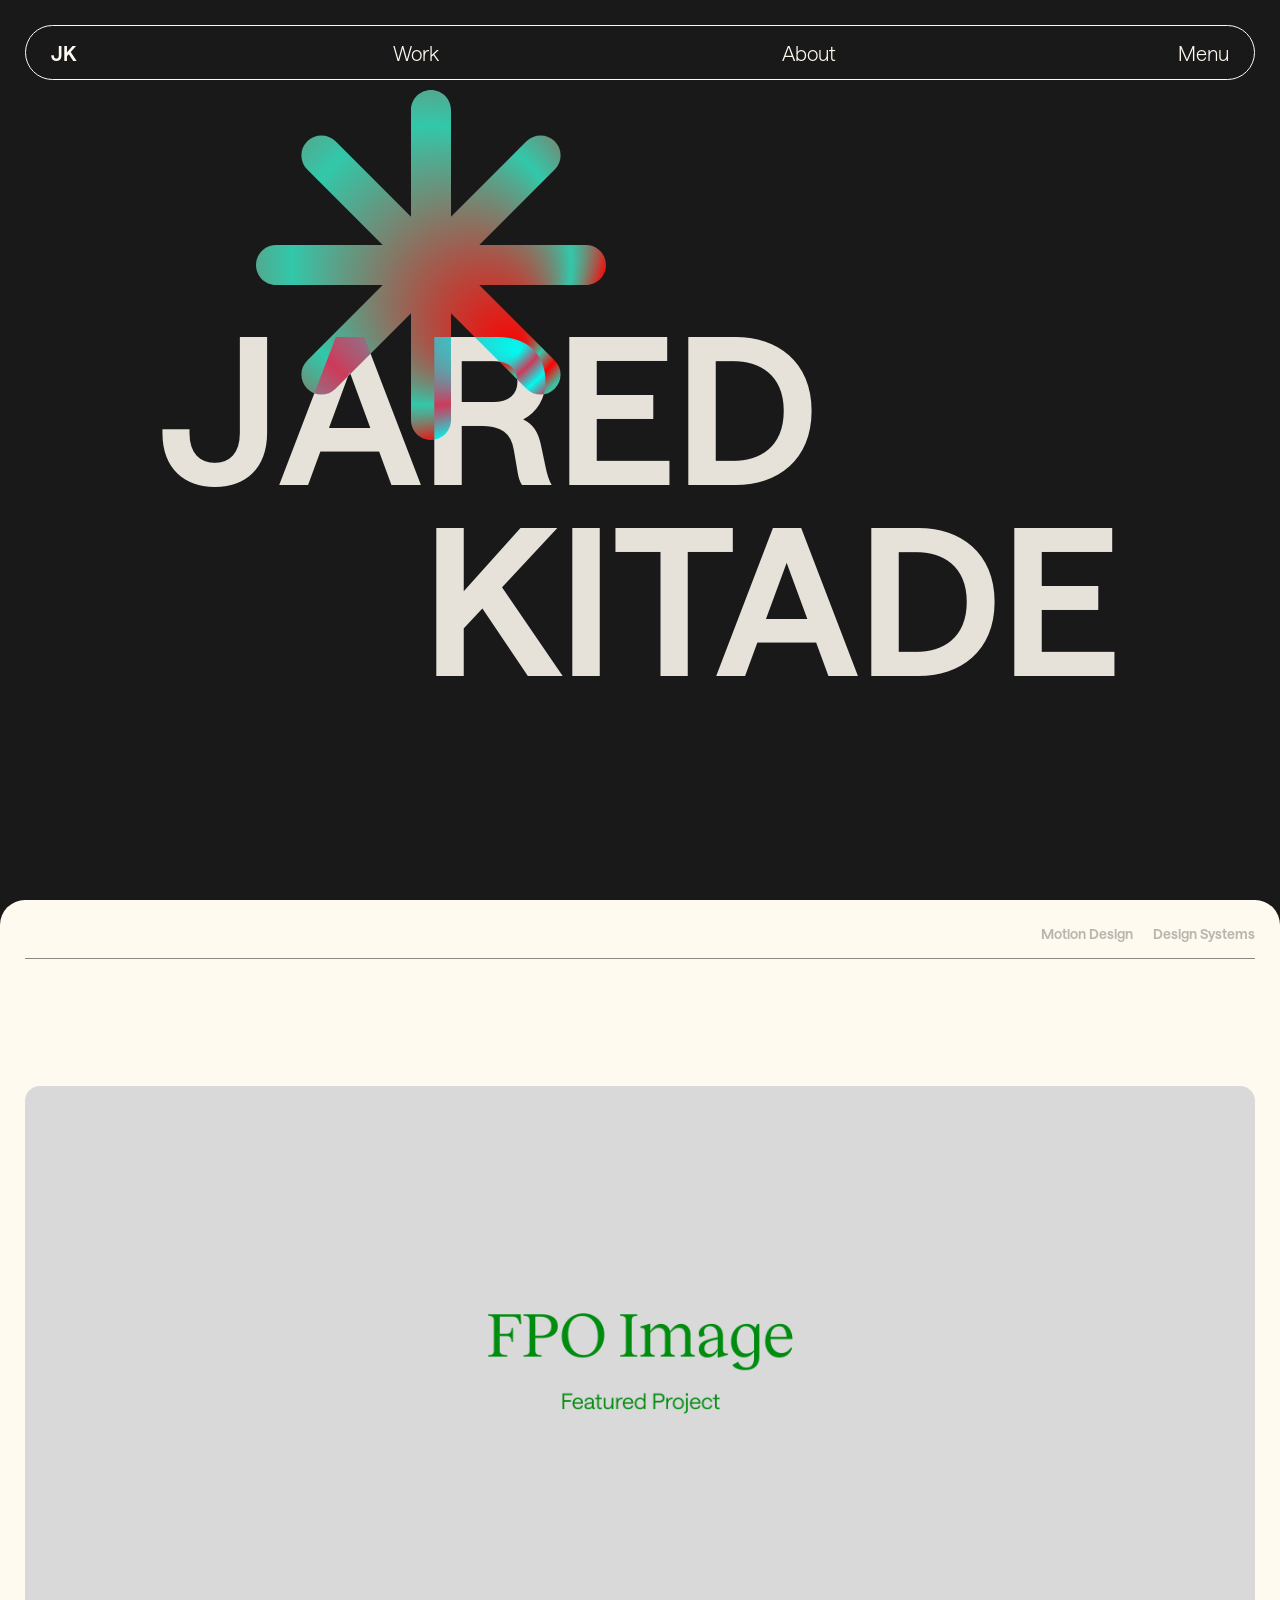
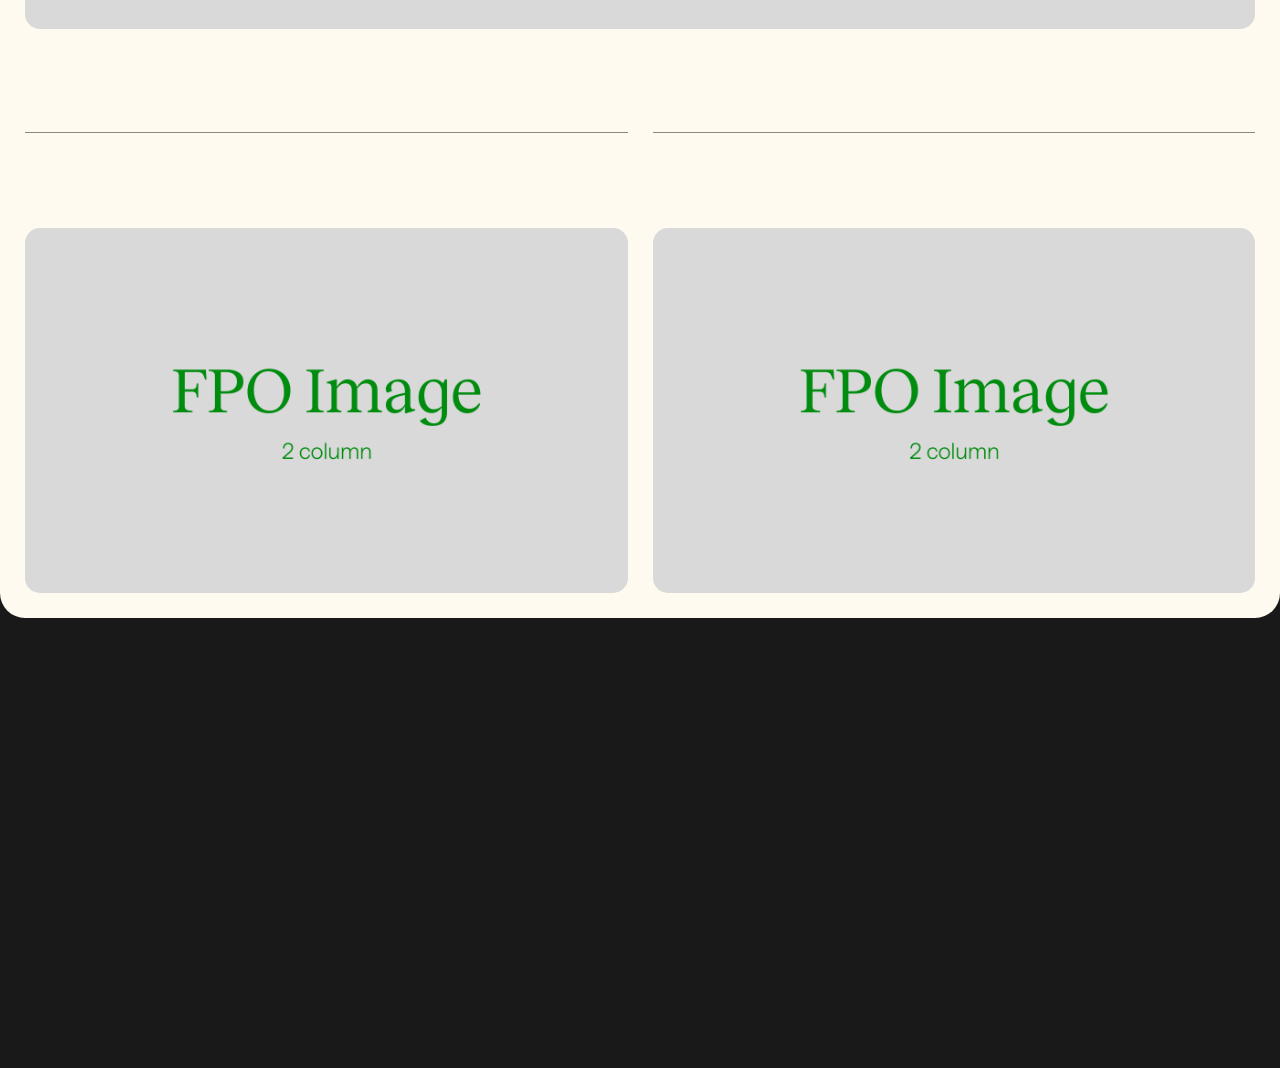
==== index.html @ 3f1ebbf6 "menu links" ====
<!doctype html>
<html lang="en">
<head>
	<meta charset="utf-8">
	<title>Jared Kitade</title>
	<link rel="stylesheet" type="text/css" href="style.css">
	<meta name="viewport" content="width=device-width, initial-scale=1, maximum-scale=1" />
</head>
<body class="body-black">
	<div class="nav-container">
		<div class="nav negative">
			<div class="nav-default">
				<a class="nav-item"></a>
				<a class="nav-item link text-link name" href="./">
					J
					<span class="hidden-name">ared&nbsp;</span>
					K
					<span class="hidden-name">itade</span>
				</a>
				<a href="./work" class="nav-item link text-link work"></a>
				<a href="./info" class="nav-item link text-link about"></a>
				<a class="nav-item link text-link menu"></a>
			</div>
			<div class="nav-row">
				<div class="nav-column">
					<a href="./" class="nav-int-row link home-nav-link">
						<div class="nav-number text-link nav-one"></div>
						<div class="nav-lp-link text-link home"></div>
					</a>
					<a href="./work" class="nav-int-row link work-nav-link">
						<div class="nav-number text-link nav-two"></div>
						<div class="nav-lp-link text-link work-menu"></div>
					</a>
					<a href="./info" class="nav-int-row link about-nav-link">
						<div class="nav-number text-link nav-three"></div>
						<div class="nav-lp-link text-link about-menu"></div>
					</a>
					<a href="mailto:hi@jaredkita.de" class="nav-int-row link contact-nav-link">
						<div class="nav-number text-link nav-four"></div>
						<div class="nav-lp-link text-link contact"></div>
					</a>
				</div>
				<div class="nav-project-column">
					<a class="nav-page-link text-link link ub23" href=""></a>
					<a class="nav-page-link text-link link dap" href=""></a>
					<a class="nav-page-link text-link link ub22" href=""></a>
					<a class="nav-page-link text-link link afterpay" href=""></a>
					<a class="nav-page-link text-link link two-step" href=""></a>
					<a class="nav-page-link text-link link virtual-ub" href=""></a>
					<a class="nav-page-link text-link link misc-square" href=""></a>
					<a class="nav-page-link text-link link svma" href=""></a>
					<a class="nav-page-link text-link link els" href=""></a>
					<a class="nav-page-link text-link link loeb" href=""></a>
					<a class="nav-page-link text-link link mdes" href=""></a>
					<a class="nav-page-link text-link link remotely" href=""></a>
					<!-- <div class="gap"></div> -->
					<a class="nav-page-link text-link view-all link" href="./work"></a>
				</div>
			</div>
			<!-- <div class="nav-row">
				<div class="pill-container">
					<a class="pill text-link link email"></a>
				</div>
			</div> -->
		</div>
	</div>

	<div class="mobile-nav-container">
		<div class="mobile-nav negative">
			<div class="mobile-nav-default">
				<a class="nav-item"></a>
				<a class="nav-item link text-link name" href="index.html">
					J
					<span class="hidden-name">ared&nbsp;</span>
					K
					<span class="hidden-name">itade</span>
				</a>
				<a href="./work" class="nav-item link text-link work"></a>
				<a href="./info" class="nav-item link text-link about"></a>
				<a class="nav-item link text-link menu"></a>
			</div>
			<div class="nav-row">
				<div class="nav-column">
					<a class="nav-int-row link">
						<div class="nav-number text-link nav-one"></div>
						<div class="nav-lp-link text-link home"></div>
					</a>
					<a class="nav-int-row link work-nav-link">
						<div class="nav-number text-link nav-two"></div>
						<div class="nav-lp-link text-link work-menu"></div>
					</a>
					<div class="mobile-nav-project-column">
						<a class="nav-page-link link" href="">Square Unboxed 2023</a>
						<a class="nav-page-link link" href="">DAP Logo System</a>
						<a class="nav-page-link link" href="">Square Unboxed 2022</a>
						<a class="nav-page-link link" href="">Afterpay Animations</a>
						<a class="nav-page-link link" href="">Two-Step Verification</a>
						<a class="nav-page-link link" href="">Virtual Square Unboxed</a>
						<a class="nav-page-link link" href="">Misc. Square Projects</a>
						<a class="nav-page-link link" href="">SVMA</a>
						<a class="nav-page-link link" href="">ELS Architecture</a>
						<a class="nav-page-link link" href="">Loeb Fellowship</a>
						<a class="nav-page-link link" href="">MDES Showcase</a>
						<a class="nav-page-link link" href="">Remotely Remote</a>
						<!-- <div class="gap"></div> -->
						<a class="nav-page-link link" href="./work">View All →</a>
					</div>
					<a class="nav-int-row link">
						<div class="nav-number text-link nav-three"></div>
						<div class="nav-lp-link text-link about-menu"></div>
					</a>
					<a class="nav-int-row link">
						<div class="nav-number text-link nav-four"></div>
						<div class="nav-lp-link text-link contact"></div>
					</a>
				</div>
			</div>
		</div>
	</div>

	<div class="home-page-hero">

		<div class="home-page-hero-name">
			<span class="flip-load">J</span>
			<span class="flip-load">a</span>
			<span class="flip-load">r</span>
			<span class="flip-load">e</span>
			<span class="flip-load">d</span>
		</div>

		<div class="home-page-hero-name">
			<span class="flip-load">K</span>
			<span class="flip-load">i</span>
			<span class="flip-load t">t</span>
			<span class="flip-load">a</span>
			<span class="flip-load">d</span>
			<span class="flip-load">e</span>
		</div>

		<div class="hero-svg spin-animation">
			<svg width="350" height="350" xmlns="http://www.w3.org/2000/svg">
				<defs>
				    <radialGradient
				      id="GradientReflect"
				      cx="0.5"
				      cy="0.5"
				      r="0.4"
				      fx="0.75"
				      fy="0.75"
				      spreadMethod="reflect">
				      <stop offset="0%" stop-color="red" />
				      <stop offset="100%" stop-color="#32C8AA" />
				    </radialGradient>
				</defs>
				<path d="M175 0C163.954 0 155 8.9543 155 20V126.716L79.5405 51.2563C71.73 43.4458 59.0667 43.4458 51.2563 51.2563C43.4458 59.0668 43.4458 71.7301 51.2563 79.5406L126.716 155H20C8.95431 155 0 163.954 0 175C0 186.046 8.9543 195 20 195H126.716L51.2563 270.459C43.4458 278.27 43.4458 290.933 51.2563 298.744C59.0668 306.554 71.7301 306.554 79.5406 298.744L155 223.284V330C155 341.046 163.954 350 175 350C186.046 350 195 341.046 195 330V223.284L270.459 298.744C278.27 306.554 290.933 306.554 298.744 298.744C306.554 290.933 306.554 278.27 298.744 270.459L223.284 195H330C341.046 195 350 186.046 350 175C350 163.954 341.046 155 330 155H223.284L298.744 79.5406C306.554 71.7301 306.554 59.0668 298.744 51.2563C290.933 43.4458 278.27 43.4458 270.459 51.2563L195 126.716V20C195 8.95431 186.046 0 175 0Z" fill="url(#GradientReflect)"/>
			</svg>
		</div>
	</div>

	<div class="home-page page-container">
		<div class="featured-project-container">
			<div class="featured-project-tile">
				<div class="project-heading">
					<div class="project-label">
						<p>01/</p>
						<p>Featured Project</p>
						<!-- <p>↘</p> -->
					</div>
					<div class="project-categories">
						<p class="main-category">Brand Design</p>
						<p class="secondary-category">Motion Design</p>
						<p class="secondary-category">Design Systems</p>
					</div>
				</div>	
				<a href="project-page-template.html" class="link">
					<h2>Project Title</h2>
					<div class="image-container featured-project-image">
						<img src="assets/images/fpo/FPO_Image_Featured_Project.png">
					</div>
				</a>
			</div>
		</div>
		<div class="secondary-project-container">
			<div class="secondary-project-tile">
				<div class="project-heading">
					<div class="project-label">
						<p>01/</p>
					</div>
					<div class="project-categories">
						<p class="main-category">Brand Design</p>
					</div>
				</div>
				<a href="project-page-template.html" class="link">
					<h3>Project Title</h3>
					<div class="image-container secondary-project-image">
						<img src="assets/images/fpo/FPO_Image_2_column.png">
					</div>
				</a>
			</div>
			<div class="secondary-project-tile">
				<div class="project-heading">
					<div class="project-label">
						<p>01/</p>
					</div>
					<div class="project-categories">
						<p class="main-category">Brand Design</p>
					</div>
				</div>	
				<a href="project-page-template.html" class="link">
					<h3>Project Title</h3>
					<div class="image-container secondary-project-image">
						<img src="assets/images/fpo/FPO_Image_2_column.png">
					</div>
				</a>
			</div>	
		</div>
	</div>

	<div class="footer-container off">
		<!-- <div class="footer-row">hello</div> -->
		<div class="footer-row">
			<a href="mailto:hi@jaredkita.de">
				<div class="flip-container footer-email link">
					<span class="flip">h</span>
					<span class="flip">i</span>
					<span class="flip">@</span>
					<span class="flip">j</span>
					<span class="flip">a</span>
					<span class="flip">r</span>
					<span class="flip">e</span>
					<span class="flip">d</span>
					<span class="flip">k</span>
					<span class="flip">i</span>
					<span class="flip">t</span>
					<span class="flip">a</span>
					<span class="flip">.</span>
					<span class="flip">d</span>
					<span class="flip">e</span>
				</div>
			</a>
			<div class="footer-link-container">
				<!-- <a href=""><div class="text-link home link"></div></a>
				<a href=""><div class="text-link work link"></div></a>
				<a href=""><div class="text-link about link"></div></a>
				<a href=""><div class="text-link contact link"></div></a> -->
				<a href="/" class="text-link footer-link footer-home link"></a>
				<a href="./work" class="text-link footer-link footer-work link"></a>
				<a href="./info" class="text-link footer-link footer-about link"></a>
				<a href="./contact" class="text-link footer-link footer-contact link"></a>
			</div>
		</div>
		<div class="footer-row">
			<div class="footer-pill-container">
				<div class="pill-container">
					<a href="https://www.linkedin.com/in/kitade/" target="blank" class="pill text-link link linkedin"></a>
				</div>
				<div class="pill-container">
					<a href="https://www.instagram.com/jaredkitade" target="blank" class="pill text-link link instagram"></a>
				</div>
			</div>
			<div class="footer-pill-container">
				<div class="pill-container">
					<div class="pill">Design & Development by&nbsp;<span class="bold">Jared Kitade</span></div>
				</div>
				<div class="pill-container">
					<div class="pill">© 2024</div>
				</div>
			</div>
		</div>
	</div>

	<!-- <div class="cursor"><div class="inner-cursor"></div></div> -->
	<div class="cursor-default"></div>
	<div class="cursor-learn-more">
		<span class="learn-more"></span>
		<span class="arrow-container">
			<span class="arrow"></span>
		</span>
	</div>
</body>
	<script src="assets/scripts/script.js"></script>
	<script src="assets/scripts/cursor.js"></script>
	<script src="assets/scripts/nav-bar.js"></script>
	<script src="assets/scripts/home-footer.js"></script>
</html>
---- style.css ----
:root {

	/*-------------------------------- COLORS */
		--brand-color-01: #32C8AA;
		--transparent: rgba(255,250,240,0);
		--neutral: rgba(255,250,240,1);
		--neutral-50: rgba(255,250,240,.5);
		--neutral-30: rgba(255,250,240,.3);
		--black: rgba(25,25,25,1);
		--black-30: rgba(25,25,25,.3);
		--black-50: rgba(25,25,25,.5);
		--black-75: rgba(25,25,25,.75);

	/*-------------------------------- FONTS */
		--body-font: "Saans-Light";
		--body-font-bold: "Saans-SemiBold";
		--body-font-light: "Saans-Light";
		--headline-font: "Reckless-Regular";
		--subhead-font: "Saans-SemiBold";
		--display-font: "Ogg-Regular";

	/*-------------------------------- TYPE SIZES - DESKTOP */
		--body-small: 1.4rem;
		--body-regular: 2.0rem;
		--body-large: 2.4rem;
		--body-intro: 3.0rem;
		--h1-font-size: 10rem;
		--h2-font-size: 7.0rem;
		--h3-font-size: 4.5rem;
		--h4-font-size: 3.0rem;
		--h5-font-size: 2.4rem;
		--h6-font-size: 2.0rem;
		--display-size: 25rem;
	}

/*-------------------------------- FONTS --------------------------------*/

	@font-face {
		font-family: Saans-Regular;
		src: url(assets/fonts/saans/Saans-Regular.woff2);
	}

	@font-face {
		font-family: Saans-Regular-Italic;
		src: url(assets/fonts/saans/Saans-RegularItalic.woff2);
	}

	@font-face {
		font-family: Saans-SemiBold;
		src: url(assets/fonts/saans/Saans-SemiBold.woff2);
	}

	@font-face {
		font-family: Saans-SemiBold-Italic;
		src: url(assets/fonts/saans/Saans-SemiBoldItalic.woff2);
	}

	@font-face {
		font-family: Saans-Light;
		src: url(assets/fonts/saans/Saans-Light.woff2);
	}

	@font-face {
		font-family: Saans-Light-Italic;
		src: url(assets/fonts/saans/Saans-LightItalic.woff2);
	}

	@font-face {
		font-family: Reckless-Regular;
		src: url(assets/fonts/reckless/Reckless-Regular.woff2);
	}

	@font-face {
		font-family: Ogg-Regular;
		src: url(assets/fonts/ogg/Ogg-Regular.otf);
	}

/*-------------------------------- FULL HTML --------------------------------*/

	*, ::before, ::after {
		box-sizing: border-box;
		margin: 0;
		padding: 0;
		cursor: none !important;
		-webkit-tap-highlight-color: rgba(0, 0, 0, 0) !important;
		scroll-behavior: smooth;
	}

	::selection {
		color: var(--neutral);
		background-color: var(--brand-color-01);
	}

	::-webkit-scrollbar {
    	display: none !important;
	}

	html {
		font-size: 62.5%;
	}

	body {
		background: var(--neutral);
		font-family: var(--body-font);
		font-size: var(--body-regular);
		color: var(--black);
		margin: 0;
		transition: .5s;
		-ms-overflow-style: none !important;
		scrollbar-width: none !important;
	}

	a {
		text-decoration: none;
		color: inherit;
		cursor: none !important;
	}

	ul {
		list-style: none;
		padding-left: 0;
		margin: 0;
	}

	li {
		color: var(--black-50);
		padding: 3px 0;
	}

	.text-link {
		display: flex;
		overflow: hidden;
		position: relative;
	}

	.text-link::after {
		position: absolute;
		left: 0;
		top: -105%;
		transition: .5s;
		padding: inherit;
	}

	.text-link::before {
		position: relative;
		transition: .5s;
	}

	.bold {
		font-family: var(--body-font-bold);
	}

/*-------------------------------- HEADINGS --------------------------------*/
	
	h1, h2, h3, h4, h5, h6, p {
		mix-blend-mode: multiply;
	}

	h1 {
		font-family: var(--headline-font);
		font-weight: 300;
		font-size: var(--h1-font-size);
		line-height: 110%;
		margin: 0;
	}

	h2 {
		font-family: var(--headline-font);
		font-weight: 300;
		font-size: var(--h2-font-size);
		line-height: 110%;
		margin: 0;
	}

	h3 {
		font-family: var(--headline-font);
		font-weight: 300;
		font-size: var(--h3-font-size);
		line-height: 110%;
		margin: 0;
	}

	h4 {
		font-family: var(--subhead-font);
		font-weight: 300;
		font-size: var(--h4-font-size);
		line-height: 110%;
		margin: 0;
	}

	h5 {
		font-family: var(--subhead-font);
		font-weight: normal;
		font-size: var(--h5-font-size);
		line-height: 110%;
		margin: 0;
	}

	h6 {
		font-family: var(--subhead-font);
		font-weight: normal;
		font-size: var(--h6-font-size);
		line-height: 110%;
		margin: 0;
	}

	p {
		margin-top: 0;
		line-height: 130%;
	}

/*-------------------------------- IMAGES --------------------------------*/
	
	.image-container {
		border-radius: 15px;
		width: 100%;
		overflow: hidden;
	}

	.image-container img {
		display: block;
		width: 100%;
		height: auto;
	}

/*-------------------------------- HOVER / ANIMATIONS */
	
	@media (hover: hover) { /*----------------- HOVER */

	/*-------------------------------- TEXT LINK ANIMATION */

		.name:hover .hidden-name {
			max-width: 100%;
			opacity: 1;
			transition: .75s;
		}

		.page-nav-link:hover .previous::after, .page-nav-link:hover .next::after, .page-nav-link:hover .previous-arrow::after, .page-nav-link:hover .next-arrow::after, .page-nav-link:hover .previous::before, .page-nav-link:hover .next::before, .page-nav-link:hover .previous-arrow::before, .page-nav-link:hover .next-arrow::before {
			transform: translate(0, 105%);
			transition: .5s;
			-webkit-transition: .5s;
			-moz-transition: .5s;
		}

		.text-link:hover.text-link::before, .text-link:hover.text-link::after, .nav-int-row:hover > .nav-number::before, .nav-int-row:hover > .nav-number::after, .nav-int-row:hover > .nav-lp-link::before, .nav-int-row:hover > .nav-lp-link::after {
			transform: translate(0, 105%) !important;
			transition: .5s;
			-webkit-transition: .5s;
			-moz-transition: .5s;
		}

		.page-nav-link:hover .previous, .page-nav-link:hover .next, .page-nav-link:hover .previous-arrow, .page-nav-link:hover .next-arrow {
			transition: .5s;
			-webkit-transition: .5s;
			-moz-transition: .5s;
		}

		.page-nav-link:hover .previous-arrow::after, .page-nav-link:hover .next-arrow::after {
			transition-delay: .25s;
		}

	}

	/*-------------------------------- FLIP ANIMATION */
		
		.flip-container {
			position: relative;
			display: flex;
		}

		.flip {
			position: relative;
			/*animation: flip-02 1.5s ease-in infinite normal;*/
		}

		.flip-animation {
			animation: flip 2s ease-in 1 normal;
			/*animation-delay: 0.0s !important;*/
		}
	
		/*@keyframes flip {
			0% { transform: rotate3d(0, 1, 0, 0deg); color: var(--neutral); }
			15% { transform: rotate3d(0, 1, 1, 360deg); color: var(--black); }
			85% { transform: rotate3d(0, 1, 1, 360deg); color: var(--black); }
			100% { transform: rotate3d(0, 1, 0, 0deg); color: var(--neutral);}
		}*/

		.flip-load {
			animation: flip-load 2s ease-in-out 1 normal;
			transform: rotate3d(1, 0, 0, 90deg);
			animation-fill-mode: forwards;
		}

		.flip-load:nth-child(1) { animation-delay: .25s; }
		.flip-load:nth-child(2) { animation-delay: .5s; }
		.flip-load:nth-child(3) { animation-delay: .75s; }
		.flip-load:nth-child(4) { animation-delay: 1s; }
		.flip-load:nth-child(5) { animation-delay: 1.25s; }
		.flip-load:nth-child(6) { animation-delay: 1.5s; }
		.flip-load:nth-child(7) { animation-delay: 1.75s; }
		.flip-load:nth-child(8) { animation-delay: 2s; }
		.flip-load:nth-child(9) { animation-delay: 2.25s; }
		.flip-load:nth-child(10) { animation-delay: 2.5s; }

		@keyframes flip-load {
			0% { transform: rotate3d(1, 0, 0, 90deg); }
			100% { transform: rotate3d(1, 0, 0, 360deg); }
		}


		@keyframes flip {
			0% { transform: rotate3d(0, 1, 0, 0deg); }
			15% { transform: rotate3d(0, 1, 1, 360deg); }
			85% { transform: rotate3d(0, 1, 1, 360deg); }
			100% { transform: rotate3d(0, 1, 0, 0deg); }
		}

		@keyframes flip {
			0% { transform: rotate3d(0, 1, 0, 0deg); }
			15% { transform: rotate3d(0, 1, 1, 360deg); }
			85% { transform: rotate3d(0, 1, 1, 360deg); }
			100% { transform: rotate3d(0, 1, 0, 0deg); }
		}

		@keyframes flip-02 {
			0% { transform: rotate3d(0, 1, 0, 0deg); color: var(--neutral); }
			15% { transform: rotate3d(0, 1, 0, 180deg); color: var(--black); }
			85% { transform: rotate3d(0, 1, 0, 180deg); color: var(--black); }
			100% { transform: rotate3d(0, 1, 0, 0deg); color: var(--neutral);}
		}

		@keyframes flip-negative {
			0% { transform: rotate3d(1, 0, 0, 0deg); color: var(--neutral); background: var(--black); }
			25% { transform: rotate3d(1, 0, 0, 0deg); color: var(--neutral); background: var(--black); }
			50% { transform: rotate3d(1, 0, 0, 360deg); color: var(--black); background: var(--neutral); }
			75% { transform: rotate3d(1, 0, 0, 360deg); color: var(--black); background: var(--neutral); }
			100% { transform: rotate3d(1, 0, 0, 720deg); color: var(--neutral); background: var(--black);}
		}

		@keyframes flip-negative-02 {
			0% { transform: rotate3d(1, 0, 0, 0deg); color: var(--black); background: var(--neutral); }
			25% { transform: rotate3d(1, 0, 0, 0deg); color: var(--black); background: var(--neutral); }
			50% { transform: rotate3d(1, 0, 0, 360deg); color: var(--neutral); background: var(--black); border: 1px solid var(--neutral); }
			75% { transform: rotate3d(1, 0, 0, 360deg); color: var(--neutral); background: var(--black); border: 1px solid var(--neutral); }
			100% { transform: rotate3d(1, 0, 0, 720deg); color: var(--black); background: var(--neutral);}
		}

		.flip-container:hover > .flip {
			animation: flip 2s ease-in 1;
		}

		.flip:nth-child(1) {animation-delay: 0.0s;}
		.flip:nth-child(2) {animation-delay: 0.1s;}
		.flip:nth-child(3) {animation-delay: 0.2s;}
		.flip:nth-child(4) {animation-delay: 0.3s;}
		.flip:nth-child(5) {animation-delay: 0.4s;}
		.flip:nth-child(6) {animation-delay: 0.5s;}
		.flip:nth-child(7) {animation-delay: 0.6s;}
		.flip:nth-child(8) {animation-delay: 0.7s;}
		.flip:nth-child(9) {animation-delay: 0.8s;}
		.flip:nth-child(10) {animation-delay: 0.9s;}
		.flip:nth-child(11) {animation-delay: 1.0s;}
		.flip:nth-child(12) {animation-delay: 1.1s;}
		.flip:nth-child(13) {animation-delay: 1.2s;}
		.flip:nth-child(14) {animation-delay: 1.3s;}
		.flip:nth-child(15) {animation-delay: 1.4s;}

	/*-------------------------------- SPIN ANIMATION */

		.spin-animation {
			animation: spin 3s ease-in-out infinite normal;
		}

		@keyframes spin {
			from { transform: rotate3d(0, 0, 1, 0deg) scale(1.0); }
			90% { transform: rotate3d(0, 0, 1, 720deg) }
			95% { transform: rotate3d(0, 0, 1, 720deg) }
			to { transform: rotate3d(0, 0, 1, 720deg) scale(1.0); }
		}

	/*-------------------------------- BOUNCE ANIMATION */

		@keyframes bounce-lr {
			/*from, to { transform: scale(1, 1); }
			25% { transform: scale(0.9, 1.1); }
			50% { transform: scale(1.1, 0.9); }
			75% { transform: scale(0.95, 1.05); }*/
			0%   { transform: scale(1,1)      translateY(0); }
			10%  { transform: scale(1.1,.9)   translateY(0); }
			30%  { transform: scale(.9,1.1)   translatex(50px); }
			50%  { transform: scale(1.05,.95) translateY(0); }
			57%  { transform: scale(1,1)      translatex(7px); }
			64%  { transform: scale(1,1)      translateY(0); }
			100% { transform: scale(1,1)      translateY(0); }
		}

	/*-------------------------------- NAV LOAD ANIMATIONS */

		@keyframes nav-load {
			0% { transform: translate(0,-100%); }
			100% { transform: translate(0,0%); }
		}

		@keyframes nav-load-opacity {
			0% { opacity: 0; }
			100% { opacity: 1; }
			
		}

/*-------------------------------- CURSOR --------------------------------*/

	.cursor-default	{
		position: fixed;
		width: 50px;
		height: 50px;
		scale: 25%;
		border-radius: 100em;
		background-color: var(--neutral);
		pointer-events: none;
		mix-blend-mode: exclusion;
		z-index: 999;
		transition: transform 0.2s;
		-webkit-transition: transform 0.2s;
		-moz-transition: transform 0.2s;
	}

	.cursor-learn-more {
		position: fixed;
		height: auto;
		width: auto;
		max-width: 100%;
		font-family: var(--body-font-bold);
		font-size: 3rem;
		transition: transform 0.2s;
		-webkit-transition: transform 0.2s;
		-moz-transition: transform 0.2s;
		display: flex;
		flex-flow: row nowrap;
		gap: 7px;
		align-items: center;
  		z-index: 999;
  		pointer-events: none !important;
  		mix-blend-mode: difference;

  		/*pill cursor*/

		/*background-color: var(--black);
		background-color: var(--neutral);
		color: var(--neutral);
		color: var(--black);
		padding: 5px 5px 5px 15px;
		border-radius: 100em;
		border: 1px solid var(--neutral);*/


		/*split cursor*/

  		background-color: transparent !important;
  		gap: 0px;

  		/*gradient cursor*/

/*  	mix-blend-mode: normal;*/

	}

	@keyframes active-cursor {
		0% { transform: scale(1.0); }
		100% { transform: scale(5.0,); }
	}

	.cursor-learn-more::before {
		content: 'Learn More';
		height: 55px;
		padding: 10px 25px;
		border-radius: 100em;
		background-color: var(--neutral);
		border: 1px solid var(--black);
		color: var(--black);
		white-space: nowrap;
		animation: flip-negative-02 5s cubic-bezier(.83,-0.6,.24,1.49) 0s infinite;

		/*GRADIENT VERSION*/
		/*background-color: var(--black);
		color: var(--neutral);*/
	}

	.cursor-learn-more::after {
		content: "→";
		color: var(--black);
		height: 55px;
		width: 55px;
		line-height: 21px;
		padding: 15px;
		border: 1px solid var(--neutral);
		border-radius: 100em;
		background-color: var(--black);
		color: var(--neutral);
		/*display: flex;
		flex-flow: row nowrap;
		align-items: center;*/
		animation: flip-negative 5s cubic-bezier(.83,-0.6,.24,1.49) 0.25s infinite;

		/*GRADIENT VERSION*/
		/*border: none;
		background-color: hsla(26, 79%, 79%, 1);
	    background-image: radial-gradient(circle at var(--x-0) var(--y-0), var(--c-0) var(--s-start-0), transparent var(--s-end-0)), radial-gradient(circle at var(--x-1) var(--y-1), var(--c-1) var(--s-start-1), transparent var(--s-end-1)), radial-gradient(circle at var(--x-2) var(--y-2), var(--c-2) var(--s-start-2), transparent var(--s-end-2)), radial-gradient(circle at var(--x-3) var(--y-3), var(--c-3) var(--s-start-3), transparent var(--s-end-3)), radial-gradient(circle at var(--x-4) var(--y-4), var(--c-4) var(--s-start-4), transparent var(--s-end-4));
	    animation: hero-gradient-animation 5s linear infinite alternate, bounce-lr 2s cubic-bezier(0.280, 0.840, 0.420, 1) 1s infinite;
	    background-blend-mode: normal, normal, normal, normal, normal;*/
	}

	/*.inner-cursor {
		position: absolute;
		width: 25px;
		height: 25px;
		border-radius: 50%;
		background-color: green;
		transform: translate(-50%,-50%);
	}*/

/*-------------------------------- NAV BAR --------------------------------*/
	
	.nav-container, .mobile-nav-container {
		display: flex;
		position: fixed;
		z-index: 100;
		height: auto;
		width: 100%;
		/*top: 25px;
		bottom: 0;*/
		max-height: 55px;
		transition: .5s;
	}
	
	.nav-container {
		top: 25px;
		bottom: 0;
	}

	.nav, .mobile-nav {
		display: flex;
		position: absolute;
		left: 50%;
		transform: translate(-50%, 0%);
		flex-flow: column nowrap;
		width: calc(100vw - 50px);
		height: 100%;
		gap: 15vh;
		overflow: hidden;
		border-radius: 27.5px;
		padding: 15px 25px;
		border: 1px solid var(--black);
  		backdrop-filter: blur(5px);
  		-webkit-backdrop-filter: blur(5px);
 		background-color: var(--neutral-50);
 		transition: .5s;
	}

	.mobile-nav {
		flex-flow: column-reverse;
		padding: 15px 20px;
		border-radius: 25px;
	}

	.nav-default, .mobile-nav-default {
		display: flex;
		flex-flow: row nowrap;
		justify-content: space-between;
		/*position: absolute;
		left: 50%;
		transform: translate(-50%, 0%);
		flex-flow: row nowrap;
		justify-content: space-between;
		width: calc(100vw - 50px);
		height: 100%;
		overflow: hidden;
		border-radius: 27.5px;
		padding: 15px 25px;
		border: 1px solid var(--black);
  		backdrop-filter: blur(5px);
  		-webkit-backdrop-filter: blur(5px);
 		background-color: var(--neutral-50);
 		transition: .5s;*/
	}

	.mobile-nav-container {
		bottom: 15px;
		height: 50px;
		display: none;
	}

	.mobile-nav-container {
		align-items: flex-end;
	}

	.nav-item {
		/*mix-blend-mode: exclusion;*/
		display: flex;
		overflow: hidden;
		position: relative;
	}

	.nav-item::before, .nav-item::after {
		max-height: 23px;
	}

	.name {
		display: inline-flex;
		font-family: var(--body-font-bold);
		width: 116px;
		position: absolute;
		z-index: 100;
	}

	.hidden-name {
		overflow: hidden;
		max-width: 0;
		opacity: 0;
		transition: .75s;
	}

	.menu {
		overflow: hidden;
	}

	.home::before, .home::after {
		content: "Home";
	}

	.work::before, .work::after, .work-menu::before, .work-menu::after {
		content: "Work";
	}

	.about::before, .about::after, .about-menu::before, .about-menu::after {
		content: "About";
	}

	.menu::before {
		content: "Menu";
	}

	.menu::after {
		content: "Menu";
	}

	.close-menu::after, .close-menu::before {
		content: "Close";
	}

	.no-scroll {
		overflow: hidden;
	}

	.body-black, .body-menu {
		background-color: var(--black) !important;
		transition: .5s;
	}

	.off {
		display: none !important;
	}

	.blackout {
		color: var(--black) !important;
		border-color: var(--black) !important;
		background-color: var(--black) !important;
		transition: .5s;
	}

	.blackout img, .blackout svg {
		opacity: 0;
		transition: .5s;
	}

	.negative {
		border-color: var(--neutral);
		transition: .5s;
		background-color: transparent;
	}

	.negative .nav-item {
		color: var(--neutral);
	}

	.filled {
		background-color: var(--neutral);
		transition: .5s;
	}

	.nav-container-open {
		max-height: calc(100vh - 50px);
		transition: .5s;
	}

	.nav-open {
		background-color: var(--black);
		border-color: var(--neutral);
		padding-bottom: 25px;
	}

	.mobile-nav-open {
		background-color: var(--black);
		border-color: var(--neutral);
		padding-top: 40px;
	}

	.nav-item-open {
		color: var(--neutral);
	}

	.nav-item-off::after, .nav-item-off::before {
		transform: translate(0, -115%);
		transition: .5s;
		pointer-events: none;
	}

/*-------------------------------- NAV MENU --------------------------------*/

	.nav-column, .nav-project-column {
		display: flex;
		flex-flow: column wrap;
		gap: 50px;
	}

	.nav-row {
		transition: .5s .75s;
		-webkit-transition: .5s .75s;
		-moz-transition: .5s .75s;
	}

	.nav-row-open {
		height: auto !important;
		transition: .5s .75s;
		-webkit-transition: .5s .75s;
		-moz-transition: .5s .75s;
	}

	.nav-row > .nav-column {
		width: 25%;
		gap: 8vh;
		flex-wrap: nowrap;
	}

	.nav-project-column {
		width: 75%;
		gap: 5vh;
		height: 70vh;
	}

	.nav-row, .nav-int-row {
		display: flex;
		flex-flow: row nowrap;
		gap: 50px;
		color: var(--neutral-30);
		overflow: hidden;
	}

	.nav-int-row, .nav-lp-link, .nav-number {
		margin-right: auto;
	}

	.nav-active > .work-menu::before, .nav-active > .nav-two::before, .nav-active > .work-menu::after, .nav-active > .nav-two::after {
		transform: translate(0, 105%) !important;
		transition: .5s;
		-webkit-transition: .5s;
		-moz-transition: .5s;
	}

	.nav-number, .nav-number::before, .nav-number::after {
		font-family: var(--body-font-bold);
		line-height: 100%;
		height: 23px;
	}

	.nav-number::before, .nav-lp-link::before {
		transform: translate(0, -100%);
		transition-delay: .25s;
		transition: .5s;
		-webkit-transition: .5s;
		-moz-transition: .5s;
	}

	.nav-lp-link {
		font-family: var(--body-font-bold);
		font-size: 3.5vw;
		line-height: 80%;
		transition: .5s;
		-webkit-transition: .5s;
		-moz-transition: .5s;
	}

	.nav-lp-link::after, .nav-number::after {
		color: var(--neutral) !important;
		opacity: 0;
		transition: .5s;
		-webkit-transition: .5s;
		-moz-transition: .5s;
	}

	.nav-page-link {
		font-family: var(--headline-font);
		font-size: 2vw;
		color: var(--neutral);
		display: flex;
		overflow: hidden;
		position: relative;
		pointer-events: none;
		margin-right: auto;
	}

	.nav-page-link::before, .nav-page-link::after {
		transition: .5s;
		-webkit-transition: .5s;
		-moz-transition: .5s;
	}

	.nav-page-link::before {
		transform: translate(0, -105%);
	}

	.nav-page-link-open {
		pointer-events: auto;
	}

	.nav-page-link-open::before, .nav-main-link-open::before {
		transform: translate(0, 0);
		transition: .5s;
		-webkit-transition: .5s;
		-moz-transition: .5s;
	}

	.nav-page-link:nth-child(2) { transition-delay: .25s; }
	.nav-page-link:nth-child(3) { transition-delay: .5s; }
	.nav-page-link:nth-child(4) { transition-delay: .75s; }
	.nav-page-link:nth-child(5) { transition-delay: 1s; }
	.nav-page-link:nth-child(6) { transition-delay: 1.25s; }
	.nav-page-link:nth-child(7) { transition-delay: 1.5s; }
	.nav-page-link:nth-child(8) { transition-delay: 1.75s; }
	.nav-page-link:nth-child(9) { transition-delay: 2s; }
	.nav-page-link:nth-child(10) { transition-delay: 2.25s; }
	.nav-page-link:nth-child(11) { transition-delay: 2.5s; }
	.nav-page-link:nth-child(12) { transition-delay: 2.75s; }
	.nav-page-link:nth-child(13) { transition-delay: 3s; }
	.nav-page-link:nth-child(14) { transition-delay: 3.25s; }
	.nav-page-link:nth-child(15) { transition-delay: 3.5s; }
	.nav-page-link:nth-child(16) { transition-delay: 3.75s; }

	.nav-page-link-open::after, .nav-main-link-open::after {
		opacity: 1;
		transition: .5s;
		-webkit-transition: .5s;
		-moz-transition: .5s;
	}

	/*.nav-main-link-open::before, .nav-main-link-open::after {
		transition-delay: 1s;
		-webkit-transition-delay: 1s;
		-moz-transition-delay: 1s;
	}*/

	/*.nav-main-link-open::before {
		animation: nav-load .5s ease-in-out 1;
		animation-fill-mode: forwards;
		-webkit-animation: nav-load .5s ease-in-out 1;
		-webkit-animation-fill-mode: forwards;
		-moz-animation: nav-load .5s ease-in-out 1;
		-moz-animation-fill-mode: forwards;
	}

	.nav-main-link-open::after {
		animation: nav-load-opacity .5s ease-in-out 1;
		animation-fill-mode: forwards;
		-webkit-animation: nav-load-opacity .5s ease-in-out 1;
		-webkit-animation-fill-mode: forwards;
		-moz-animation: nav-load-opacity .5s ease-in-out 1;
		-moz-animation-fill-mode: forwards;
	}*/

	/*.nav-link::before {
		transform: translate(0, 0);
		transition: .5s;
		-webkit-transition: .5s;
		-moz-transition: .5s;
	}*/

	.nav-one::before, .nav-one::after {
		content: "01/";
	}

	.nav-two::before, .nav-two::after {
		content: "02/";
	}

	.nav-three::before, .nav-three::after {
		content: "03/";
	}

	.nav-four::before, .nav-four::after {
		content: "04/";
	}

	.gap {
		height: 39.5px;
	}

	.ub23::before, .ub23::after {
		content: "Square Unboxed 2023";
	}

	.dap::before, .dap::after {
		content: "DAP Logo System";
	}

	.ub22::before, .ub22::after {
		content: "Square Unboxed 2022";
	}

	.afterpay::before, .afterpay::after {
		content: "Afterpay Animations";
	}

	.two-step::before, .two-step::after {
		content: "Two-Step Verification";
	}

	.virtual-ub::before, .virtual-ub::after {
		content: "Virtual Square Unboxed";
	}

	.misc-square::before, .misc-square::after {
		content: "Misc. Square Projects";
	}

	.svma::before, .svma::after {
		content: "SVMA";
	}

	.els::before, .els::after {
		content: "ELS Architecture";
	}

	.loeb::before, .loeb::after {
		content: "Loeb Fellowship";
	}

	.mdes::before, .mdes::after {
		content: "MDES Showcase";
	}

	.remotely::before, .remotely::after {
		content: "Remotely Remote";
	}

	.view-all::before, .view-all::after {
		content: "View All →";
	}

	.view-all {
		font-family: var(--body-font-bold);
	}

	.email::after, .email::before {
		content: "hi@jaredkita.de";
	}

/*-------------------------------- FOOTER --------------------------------*/
	
	.footer-container {
		position: fixed;
		background-color: var(--black);
		bottom: 0;
		left: 0;
		width: 100%;
		z-index: -2;
		display: flex;
		flex-flow: column nowrap;
		padding: 25px;
		gap: 300px;
		color: var(--neutral);
		padding-top: 100px !important;
		transition: .5s;
	}

	.footer-row {
		display: flex;
		flex-flow: row nowrap;
		gap: 50px;
		justify-content: space-between;
    	align-items: center;
	}

	.footer-column {
		display: flex;
		flex-flow: column nowrap;
	}

	.footer-email {
		font-size: 5.0rem;
		font-family: var(--body-font-bold) !important;
	}

	.footer-link-container, .footer-pill-container {
		display: flex;
		flex-flow: row nowrap;
	}

	.footer-link-container {
		gap: 30px;
	}

	.footer-link-container > a {
		color: var(--neutral);
	}

	.pill-container {
		border: 1px solid var(--neutral);
		border-radius: 100em;
		overflow: hidden;
		width: auto;
		padding: 8px 20px;
		display: flex;
		justify-content: space-evenly;
	}

	.footer-link {
		display: flex;
	    overflow: hidden;
	    position: relative;
	    max-height: 23px;
	}

	.footer-link::before, .footer-link::after {
		max-height: 23px;
	}

	.footer-home::before, .footer-home::after {
		content: "Home";
	}

	.footer-work::before, .footer-work::after {
		content: "Work";
	}

	.footer-about::before, .footer-about::after {
		content: "About";
	}

	.footer-contact::before, .footer-contact::after {
		content: "Contact";
	}

	.linkedin, .instagram {
		font-family: var(--body-font-bold);
		display: flex;
		flex-flow: column nowrap;
		overflow: hidden;
		position: relative;
	}

	.contact::before, .contact::after {
		content: "Contact";
	}

	.pill {
		position: relative;
		overflow: hidden;
		display: flex;
	}

	.linkedin::before, .linkedin::after {
		content: "LinkedIn ↗";
	}

	.instagram::before, .instagram::after {
		content: "Instagram ↗";
	}

	.display-type {
		font-family: var(--body-font-bold);
		font-size: var(--display-size);
		line-height: var(--display-size);
		color: var(--neutral);
		-webkit-text-stroke: 1px var(--neutral);
	}

/*-------------------------------- HOME PAGE --------------------------------*/

	.page-container {
		display: flex;
		flex-flow: column nowrap;
		gap: 20px;
		transition: .5s;
		opacity: 1;
		margin: 0 auto;
		background-color: var(--neutral);
		margin-bottom: 450px;
		border-radius: 0 0 25px 25px;
	}

	.project-page {
		padding-top: 100px;
	}

	.home-page {
		margin-top: 100vh;
		border-radius: 25px;
	}

	/*.home-page > div:nth-child(1) {
		border-radius: 50px 50px 0 0;
		padding-top: 0;
	}*/

	.page-container > div {
		padding: 25px;
	}

	.home-page-hero {
		display: flex;
		flex-flow: column nowrap;
		width: 100vw;
		height: 100vh;
		background-color: var(--black);
		justify-content: center;
		align-items: center;
		gap: 3vh !important;
		padding-top: 100px !important;
		overflow: hidden;
		position: fixed;
		top: 0;
		left: 0;
		z-index: -1;
	}

	.home-page-hero-name {
		display: flex;
		font-family: var(--body-font-bold);
		text-transform: uppercase;
		font-size: 16vw;
		color: var(--neutral);
		height: auto;
		line-height: 80%;
		width: 75%;
		z-index: 2;
		mix-blend-mode: exclusion;
	}

	.hero-svg {
		position: absolute;
		left: 20%;
		top: 10%;
	}

	.home-page-hero-name:nth-child(1) {
		justify-content: flex-start;
	}

	.home-page-hero-name:nth-child(2) {
		justify-content: flex-end;
	}

	.t {
		letter-spacing: -1.5vw;
	}

	.featured-project-container {
		display: flex;
		flex-flow: column nowrap;
		gap: 50px;
	}

	.featured-project-tile, .secondary-project-tile {
		height: auto;
		display: flex;
		flex-flow: column nowrap;
		gap: 25px;
	}

	.featured-project-tile > a, .secondary-project-tile > a {
		display: flex;
		flex-flow: column nowrap;
		gap: 25px;
	}

	.secondary-project-container {
		display: flex;
		flex-flow: row nowrap;
		gap: 25px;
	}

	.secondary-project-tile {
		gap: 20px;
		width: 50%;
	}

	.secondary-project-tile:nth-child(1) {
		padding-right: 0 !important;
	}

	.secondary-project-tile:nth-child(2) {
		padding-left: 0 !important;
	}

	.project-heading {
		display: flex;
		flex-flow: row nowrap;
		font-family: var(--body-font-bold);
		color: var(--black-50);
		border-bottom: 1px solid var(--black-50);
	}

	.project-heading p {
		font-size: var(--body-small);
		color: var(--black-30);
	}

	.project-label {
		display: flex;
		flex-flow: row nowrap;
		flex-grow: 1;
		text-transform: uppercase;
		gap: 20px;
	}

	.project-label > p {
		margin-bottom: 15px;
	}

	.project-categories {
		display: flex;
		flex-grow: 3;
		flex-flow: row nowrap;
		justify-content: flex-end;
		align-content: space-between;
		gap: 20px;
	}

	.project-categories p, .project-label p {
		display: inline-block;
	}

	.featured-project-image {

	}

	.secondary-project-iamge {

	}

/*-------------------------------- PROJECT PAGE --------------------------------*/

	.project-page-title {
		height: auto;
		display: flex;
		flex-flow: column nowrap;
		gap: 25px;
	}

	.project-hero-block {
		display: flex;
		flex-flow: column nowrap;
		gap: 50px;
	}

	.page-rule {
		border-top: 1px solid black;
		width: calc(100% - 50px);
		display: flex;
		margin: 15px auto;
		padding: 0 !important;
	}

	.project-info {
		display: flex;
		flex-flow: row nowrap;
		justify-content: flex-start;
		padding: 0 25px !important;
		gap: 50px;
	}

	.project-background {
		display: flex;
		flex-flow: column nowrap;
		justify-content: flex-start;
		gap: 35px;
		flex-grow: 1;
		flex-basis: 0;
	}

	.project-background-subhead {
		display: flex;
	}

	.project-background-body {
		display: flex;
		flex-flow: row nowrap;
		justify-content: stretch;
		gap: 15% !important;
	}

	.project-background-column {
		display: flex;
		flex-flow: column nowrap;
		gap: 10px;
	}

	.project-intro {
		display: flex;
		font-size: var(--body-intro);
		flex-grow: 1;
		flex-basis: 0;
		line-height: 125%;
	}

	.full-bleed-image {
		margin: 25px 0;
		padding: 0 !important;
		border-radius: 0 !important;
	}

	.two-column-text-image, .two-up-image {
		display: flex;
		flex-flow: row nowrap;
		gap: 50px;
	}

	.two-column-body {
		display: flex;
		flex-flow: column nowrap;
		gap: 10px;
		flex-grow: 1;
		flex-basis: 0;
	}

	.two-column-image {
		flex-grow: 1;
		flex-basis: 0;
	}

	.two-up-image {
		display: flex;
		flex-flow: row nowrap;
		gap: 50px;
	}

	.image-caption-container {
		display: flex;
		flex-flow: column nowrap;
		/*flex-grow: 1;
		flex-basis: 0;*/
		gap: 15px;
	}

	.image-caption-container > .two-column-image {
		flex-basis: auto;
	}

	.image-caption {
		display: flex;
		font-size: var(--body-small);
		color: var(--black-50);
	}

	.interior-page-nav {
		display: flex;
		flex-flow: row nowrap;
		gap: 50px;
		justify-content: space-between;
		align-items: center;
	}

	.previous-container, .next-container, .arrow-container {
		border: 1px solid var(--black);
		border-radius: 100em;
		overflow: hidden;
		width: auto;
		padding: 8px 20px;
	}

	.arrow-container {
		padding: 8px 11.75px;
		text-align: center;
	}

	.previous, .next, .previous-arrow, .next-arrow {
		position: relative;
		overflow: hidden;
		display: flex;
	}

	.background-test {
		height: 600px;
	}

	.background-test::after {
		content: "";
    	width: 100%;
    	height: 100%;
    	position: absolute;
    	left: 0;
    	bottom: 0;
    	z-index: -1;
    	transition: .5s;
	}

	.previous::after, .previous::before {
    	content: "Previous";
	}

	.previous-arrow::after, .previous-arrow::before {
    	content: "←";
	}

	.next::after, .next::before {
    	content: "Next";
	}

	.next-arrow::after, .next-arrow::before {
    	content: "→";
	}

	.page-nav-link {
		display: flex;
		flex-flow: row nowrap;
		justify-content: center;
		align-items: center;
	}

	.previous-arrow, .next-arrow {
		position: relative;
		bottom: 1px;
	}

/*-------------------------------- GRADIENT ANIMATION --------------------------------*/
	
	.gradient-background-warm::after {
		--c-0: hsla(1, 100%, 64%, 1);
	    --x-0: 90%;
	    --y-0: 84%;
	    --x-1: 55%;
	    --c-1: hsla(34, 100%, 60%, 1);
	    --y-1: 93%;
	    --x-2: 47%;
	    --c-2: hsla(322, 71%, 78%, 1);
	    --y-2: 92%;
	    --y-3: 0%;
	    --x-3: 57%;
	    --c-3: hsla(255, 76%, 55%, 1);
	    --x-4: 1%;
	    --y-4: 54%;
	    --c-4: hsla(328, 74%, 65%, 1);
	    ;
	    background-color: hsla(26, 79%, 79%, 1);
	    background-image: radial-gradient(circle at var(--x-0) var(--y-0), var(--c-0) var(--s-start-0), transparent var(--s-end-0)), radial-gradient(circle at var(--x-1) var(--y-1), var(--c-1) var(--s-start-1), transparent var(--s-end-1)), radial-gradient(circle at var(--x-2) var(--y-2), var(--c-2) var(--s-start-2), transparent var(--s-end-2)), radial-gradient(circle at var(--x-3) var(--y-3), var(--c-3) var(--s-start-3), transparent var(--s-end-3)), radial-gradient(circle at var(--x-4) var(--y-4), var(--c-4) var(--s-start-4), transparent var(--s-end-4));
	    animation: hero-gradient-animation 1s linear infinite alternate;
	    background-blend-mode: normal, normal, normal, normal, normal;
	    content: "";
	    left: 0;
    	bottom: 0;
    	width: 100%;
    	height: 100%;
    	position: absolute;
    	z-index: -1;
	}

	@keyframes hero-gradient-animation {
	    0% {
	        --s-start-0: 17%;
	        --s-end-0: 63%;
	        --c-0: hsla(1, 98%, 56%, 1);
	        --x-0: 90%;
	        --y-0: 84%;
	        --y-1: 93%;
	        --c-1: hsla(41, 100%, 60%, 1);
	        --s-start-1: 7%;
	        --s-end-1: 74%;
	        --x-1: 55%;
	        --x-2: 47%;
	        --y-2: 92%;
	        --s-start-2: 8%;
	        --s-end-2: 63%;
	        --c-2: hsla(322, 76%, 52%, 1);
	        --x-3: 57%;
	        --c-3: hsla(267, 85%, 47%, 1);
	        --y-3: 0%;
	        --s-start-3: 8%;
	        --s-end-3: 88%;
	        --y-4: 54%;
	        --c-4: hsla(328, 74%, 65%, 1);
	        --s-start-4: 10%;
	        --s-end-4: 68%;
	        --x-4: 1%;
	    }

	    100% {
	        --s-start-0: 5%;
	        --s-end-0: 57%;
	        --c-0: hsla(308.93969999999996, 100%, 10%, 1);
	        --x-0: 97%;
	        --y-0: 83%;
	        --y-1: 84%;
	        --c-1: hsla(295.99999999999994, 100%, 21%, 1);
	        --s-start-1: 15%;
	        --s-end-1: 88%;
	        --x-1: 52%;
	        --x-2: 80%;
	        --y-2: 5%;
	        --s-start-2: 5%;
	        --s-end-2: 84%;
	        --c-2: hsla(355.6198473600001, 100%, 20%, 1);
	        --x-3: 5%;
	        --c-3: hsla(353, 81%, 59%, 1);
	        --y-3: 23%;
	        --s-start-3: 10%;
	        --s-end-3: 72%;
	        --y-4: 32%;
	        --c-4: hsla(37.42857142857143, 91%, 54%, 1);
	        --s-start-4: 16%;
	        --s-end-4: 60%;
	        --x-4: 79%;
	    }
	}
	
	@property --c-0 {
	    syntax: '<color>';
	    inherits: false;
	    initial-value: hsla(1, 100%, 64%, 1)
	}

	@property --x-0 {
	    syntax: '<percentage>';
	    inherits: false;
	    initial-value: 90%
	}

	@property --s-start-0 {
	    syntax: '<percentage>';
	    inherits: false;
	    initial-value: 17%
	}

	@property --s-end-0 {
	    syntax: '<percentage>';
	    inherits: false;
	    initial-value: 63%
	}

	@property --y-0 {
	    syntax: '<percentage>';
	    inherits: false;
	    initial-value: 84%
	}

	@property --x-1 {
	    syntax: '<percentage>';
	    inherits: false;
	    initial-value: 55%
	}

	@property --s-start-1 {
	    syntax: '<percentage>';
	    inherits: false;
	    initial-value: 7%
	}

	@property --s-end-1 {
	    syntax: '<percentage>';
	    inherits: false;
	    initial-value: 74%
	}

	@property --c-1 {
	    syntax: '<color>';
	    inherits: false;
	    initial-value: hsla(34, 100%, 60%, 1)
	}

	@property --y-1 {
	    syntax: '<percentage>';
	    inherits: false;
	    initial-value: 93%
	}

	@property --x-2 {
	    syntax: '<percentage>';
	    inherits: false;
	    initial-value: 47%
	}

	@property --c-2 {
	    syntax: '<color>';
	    inherits: false;
	    initial-value: hsla(322, 71%, 78%, 1)
	}

	@property --y-2 {
	    syntax: '<percentage>';
	    inherits: false;
	    initial-value: 92%
	}

	@property --s-start-2 {
	    syntax: '<percentage>';
	    inherits: false;
	    initial-value: 8%
	}

	@property --s-end-2 {
	    syntax: '<percentage>';
	    inherits: false;
	    initial-value: 63%
	}

	@property --y-3 {
	    syntax: '<percentage>';
	    inherits: false;
	    initial-value: 0%
	}

	@property --x-3 {
	    syntax: '<percentage>';
	    inherits: false;
	    initial-value: 57%
	}

	@property --c-3 {
	    syntax: '<color>';
	    inherits: false;
	    initial-value: hsla(255, 76%, 55%, 1)
	}

	@property --s-start-3 {
	    syntax: '<percentage>';
	    inherits: false;
	    initial-value: 8%
	}

	@property --s-end-3 {
	    syntax: '<percentage>';
	    inherits: false;
	    initial-value: 88%
	}

	@property --x-4 {
	    syntax: '<percentage>';
	    inherits: false;
	    initial-value: 1%
	}

	@property --y-4 {
	    syntax: '<percentage>';
	    inherits: false;
	    initial-value: 54%
	}

	@property --s-start-4 {
	    syntax: '<percentage>';
	    inherits: false;
	    initial-value: 10%
	}

	@property --s-end-4 {
	    syntax: '<percentage>';
	    inherits: false;
	    initial-value: 68%
	}

	@property --c-4 {
	    syntax: '<color>';
	    inherits: false;
	    initial-value: hsla(328, 74%, 65%, 1)
	}

/*-------------------------------- MEDIA QUERIES --------------------------------*/
	

	@media (max-width: 820px) {

		/*-------------------------------- ROOT - TABLET */	
			:root {
				--h1-font-size: 6.0rem;
				--h2-font-size: 4.8rem;
				--h3-font-size: 3.6rem;
				--h4-font-size: 2.4rem;
				--h5-font-size: 2.0rem;
				--h6-font-size: 1.8rem;
			}

		/*-------------------------------- PROJECT PAGE - TABLET */
			
			.page-container {
				gap: 25px;
			}

			.project-hero-block {
				padding-bottom: 0;
			}

			.project-info {
				flex-flow: column nowrap;
			}

			.project-background {
				gap: 25px;
			}

			.project-background-body {
				flex-flow: row nowrap;
			}

			.project-background-column li {
				padding: 5px 0;
			}

			.project-intro {
				font-size: var(--body-intro);
			}

			.two-column-text-image {
				flex-flow: column-reverse nowrap;
				gap: 25px;
			}

			.two-column-text-image > .two-column-image {
				flex-basis: auto;
			}

			.two-up-image {
				flex-flow: column nowrap;
				padding: 0 25px;
				gap: 75px;
			}

	}

	@media (max-width: 450px) { /* ---------------- MOBILE MEDIA QUERY */

		/*-------------------------------- ROOT - MOBILE */
		
			:root {
				--body-small: 1.3rem;
				--body-regular: 1.6rem;
				--body-large: 2.0rem;
				--body-intro: 2.4rem;
				--h1-font-size: 5.0rem;
				--h2-font-size: 3.6rem;
				--h3-font-size: 3.0rem;
				--h4-font-size: 2.4rem;
				--h5-font-size: 2.0rem;
				--h6-font-size: 1.6rem;
			}

			.cursor-default {
				display: none;
			}


		/*-------------------------------- NAV - MOBILE */

			.nav-container {
				display: none;
			}

			.mobile-nav-container {
				display: block;
			}

			.mobile-nav {
				width: calc(100vw - 30px);
				justify-content: space-between;
				overflow-y: scroll !important;
				gap: 25px;
			}

			.nav-container-open {
				max-height: calc(100% - 30px) !important;
				transition: .5s;
				height: 100%;
			}

			.mobile-nav .nav-row, .mobile-nav .nav-column {
				width: 100%;
			}

			.mobile-nav > .nav-row {
				height: 100%;
				overflow-y: scroll !important;
			}

			.mobile-nav .nav-column {
				height: auto;
				overflow-y: scroll;
			}

			.mobile-nav-project-column {
				display: flex;
				flex-flow: column nowrap;
				gap: 5vh;
				max-height: 0;
				height: 100%:;
				margin-top: -8vh;
				transition: .5s;
				-webkit-transition: .5s;
				-moz-transition: .5s;
			}

			.mnpc-open {
				max-height: 250% !important;
				margin-top: -2vh;
				transition: .5s;
				-webkit-transition: .5s;
				-moz-transition: .5s;
			}

			.nav-int-row {
				gap: 10vw;
				min-height: 11.5vw;
			}

			.nav-lp-link {
				font-size: 15vw;
			}

			.nav-page-link {
				font-size: 7vw;
			}

			/*.nav-open {

			}*/

			.work, .about {
				display: none;
			}

		/*-------------------------------- FOOTER - MOBILE */

			.footer-container {
				gap: 220px;
				padding: 90px 15px;
			}

			/*.footer-link-container {
				flex-flow: column nowrap;
			}*/

			.footer-container > .footer-row:nth-child(1) {
				gap: 20px;
			}

			.footer-container > .footer-row:nth-child(2) {
				gap: 15px;
			}

			.footer-container > .footer-row:nth-child(2) > .footer-pill-container:nth-child(2) {
				width: 100%;
			}

			.footer-container > .footer-row:nth-child(2) > .footer-pill-container:nth-child(1) {
				display: none;
			}

			/*.footer-container > .footer-row:nth-child(2) > .footer-pill-container:nth-child(2) > .pill-container {
				max-width: 100%;
			}*/

			.footer-row {
				flex-flow: column;
				gap: 25px;
				align-items: flex-start;
			}

			.footer-email {
				font-size: 4.0rem;
			}

			.pill-container {
				flex-grow: 1;
			}

			.pill {
				font-size: var(--body-small);
				border-width: .5px;
				text-align: center;
			}

			/*.linkedin, .instagram {
				display: none;
			}*/

		/*-------------------------------- HOME PAGE - MOBILE */
		
			.page-container {
				padding-top: 10px !important;
			}

			.page-container > div {
				padding: 15px;
				gap: 40px;
			}

			.home-page > div {
				padding: 15px;
			}

			.home-page-hero {
				gap: 2vh !important;
			}

			.hero-svg > svg {
				transform: scale(0.5);
			}

			.secondary-project-container {
				flex-flow: column nowrap;
			}

			.featured-project-tile, .secondary-project-tile {
				gap: 15px;
			}

			.featured-project-tile > a, .secondary-project-tile > a {
				display: flex;
				flex-flow: column nowrap;
				gap: 15px;
			}

			.secondary-project-tile {
				width: auto;
			}

			.secondary-project-tile:nth-child(1) {
				padding-right: 0px !important;
			}

			.secondary-project-tile:nth-child(2) {
				padding-left: 0px !important;
			}

			.project-heading {
				font-size: 14px;
			}

			.secondary-category {
				display: none !important;
			}

			/*.featured-project-image {
				height: 450px;
			}

			.secondary-project-image {
				height: 250px;
			}*/

		/*-------------------------------- PROJECT PAGE - MOBILE */

			.page-container {
				gap: 25px;
				border-radius: 25px;
			}

			.project-hero-block {
				padding-bottom: 0;
				gap: 25px !important;
			}

			.project-info {
				flex-flow: column nowrap;
				padding: 15px !important;
			}

			.project-background {
				gap: 25px;
			}

			.project-background-body {
				flex-flow: row nowrap;
			}

			.project-background-column li {
				padding: 5px 0;
			}

			.project-intro {
				font-size: var(--body-intro);
			}

			.page-rule {
				width: calc(100% - 30px);
				margin: 0 auto;
			}

			/*.full-bleed-image {
				margin: 0;
			}*/

			.two-column-text-image {
				flex-flow: column-reverse nowrap;
				gap: 25px !important;
			}

			.two-up-image {
				flex-flow: column nowrap;
				padding: 0 25px;
				gap: 75px;
			}

			.image-caption {
				font-size: var(--body-small);
			}

			/*.interior-page-nav {
				padding-bottom: 50px !important;
			}*/
	}

	@media (min-width: 2010px) {  /* ---------------- WIDESCREEN MEDIA QUERY */
			
		:root {
			--body-small: 1.8rem;
			--body-regular: 2.4rem;
			--body-large: 3.6rem;
			--body-intro: 4.8rem;
			--h1-font-size: 15.0rem;
			--h2-font-size: 12.0rem;
			--h3-font-size: 8.0rem;
			--h4-font-size: 4.8rem;
			--h5-font-size: 3.6rem;
			--h6-font-size: 2.4rem;
		}

		.cursor-learn-more {
			font-size: 4rem;
		}

		.cursor-learn-more::before {
			height: 75px;
			padding: 15px 30px;
		}

		.cursor-learn-more::after {
			height: 75px;
			width: 75px;
			/*line-height: 75px;
			padding: 22px;*/
			line-height: 40px;
			padding: 15px 22px 22px 22px;
		}

		.nav-container {
			max-height: 60px;
		}

		.nav, .mobile-nav {
			width: calc(100vw - 150px);
		}

		.nav {
			border-radius: 30px;
		}

		.nav-container-open {
			max-height: calc(100vh - 50px);
			transition: .5s;
		}

		.name {
			width: 150px;
		}

		.page-container > div {
			padding: 25px 75px;
		}

		/*.home-page > div {
			padding: 75px;
		}*/

		/*.page-container div {
			gap: 50px;
		}*/
		
		.page-container {
			margin-bottom: 550px;
			gap: 50px;
		}

		.featured-project-tile {
			gap: 40px;
		}

		.secondary-project-tile {
			gap: 25px;
		}

		.featured-project-tile > a {
			gap: 40px;
		}

		.secondary-project-tile:nth-child(1) {
			padding-right: 75px;
		}

		.secondary-project-tile:nth-child(2) {
			padding-left: 75px;
		}

		.home-page {
			border-radius: 50px;
			padding-top: 50px !important;
		}

		.home-page > div:nth-child(2) {
			padding-top: 25px;
		}

		.home-page > div:last-child {
			padding-bottom: 75px;
		}

		.project-info {
			padding: 0 75px !important;
		}

		.page-rule {
			width: calc(100% - 150px);
		}

		.interior-page-nav {
			padding-bottom: 50px !important;
		}

		.secondary-project-container {
			gap: 50px;
		}

		.arrow-container {
			padding: 8px 13px;
			text-align: center;
		}

		.footer-container {
			padding: 150px 75px 75px 75px !important;
		}

		.nav-item:hover.work::after, .nav-item:hover.about::after, .nav-item:hover.menu::after, .nav-item:hover.home::before, .nav-item:hover.work::before, .nav-item:hover.about::before, .nav-item:hover.menu::before, .footer-home:hover.footer-home::before, .footer-home:hover.footer-home::after, .footer-work:hover.footer-work::before, .footer-work:hover.footer-work::after, .footer-about:hover.footer-about::before, .footer-about:hover.footer-about::after, .footer-contact:hover.footer-contact::before, .footer-contact:hover.footer-contact::after {
			transform: translate(0, 80%);
		}

	}
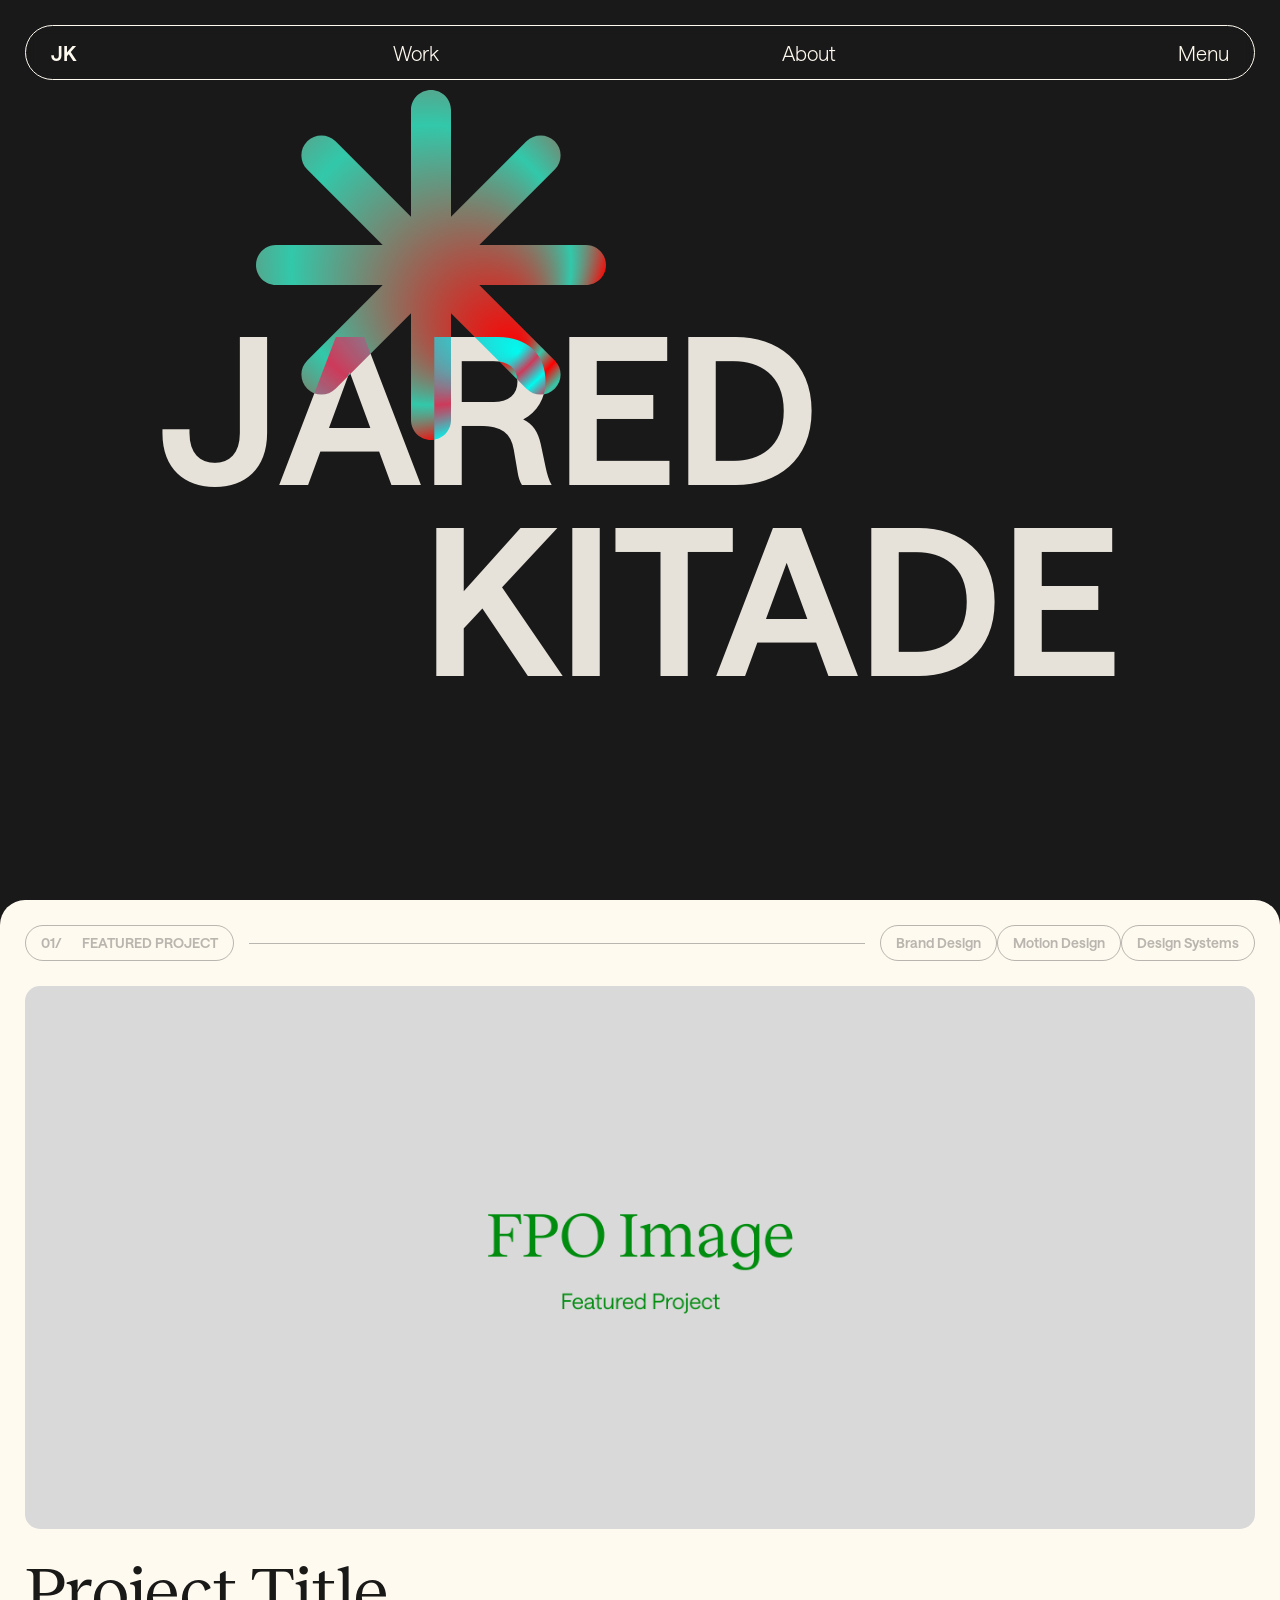
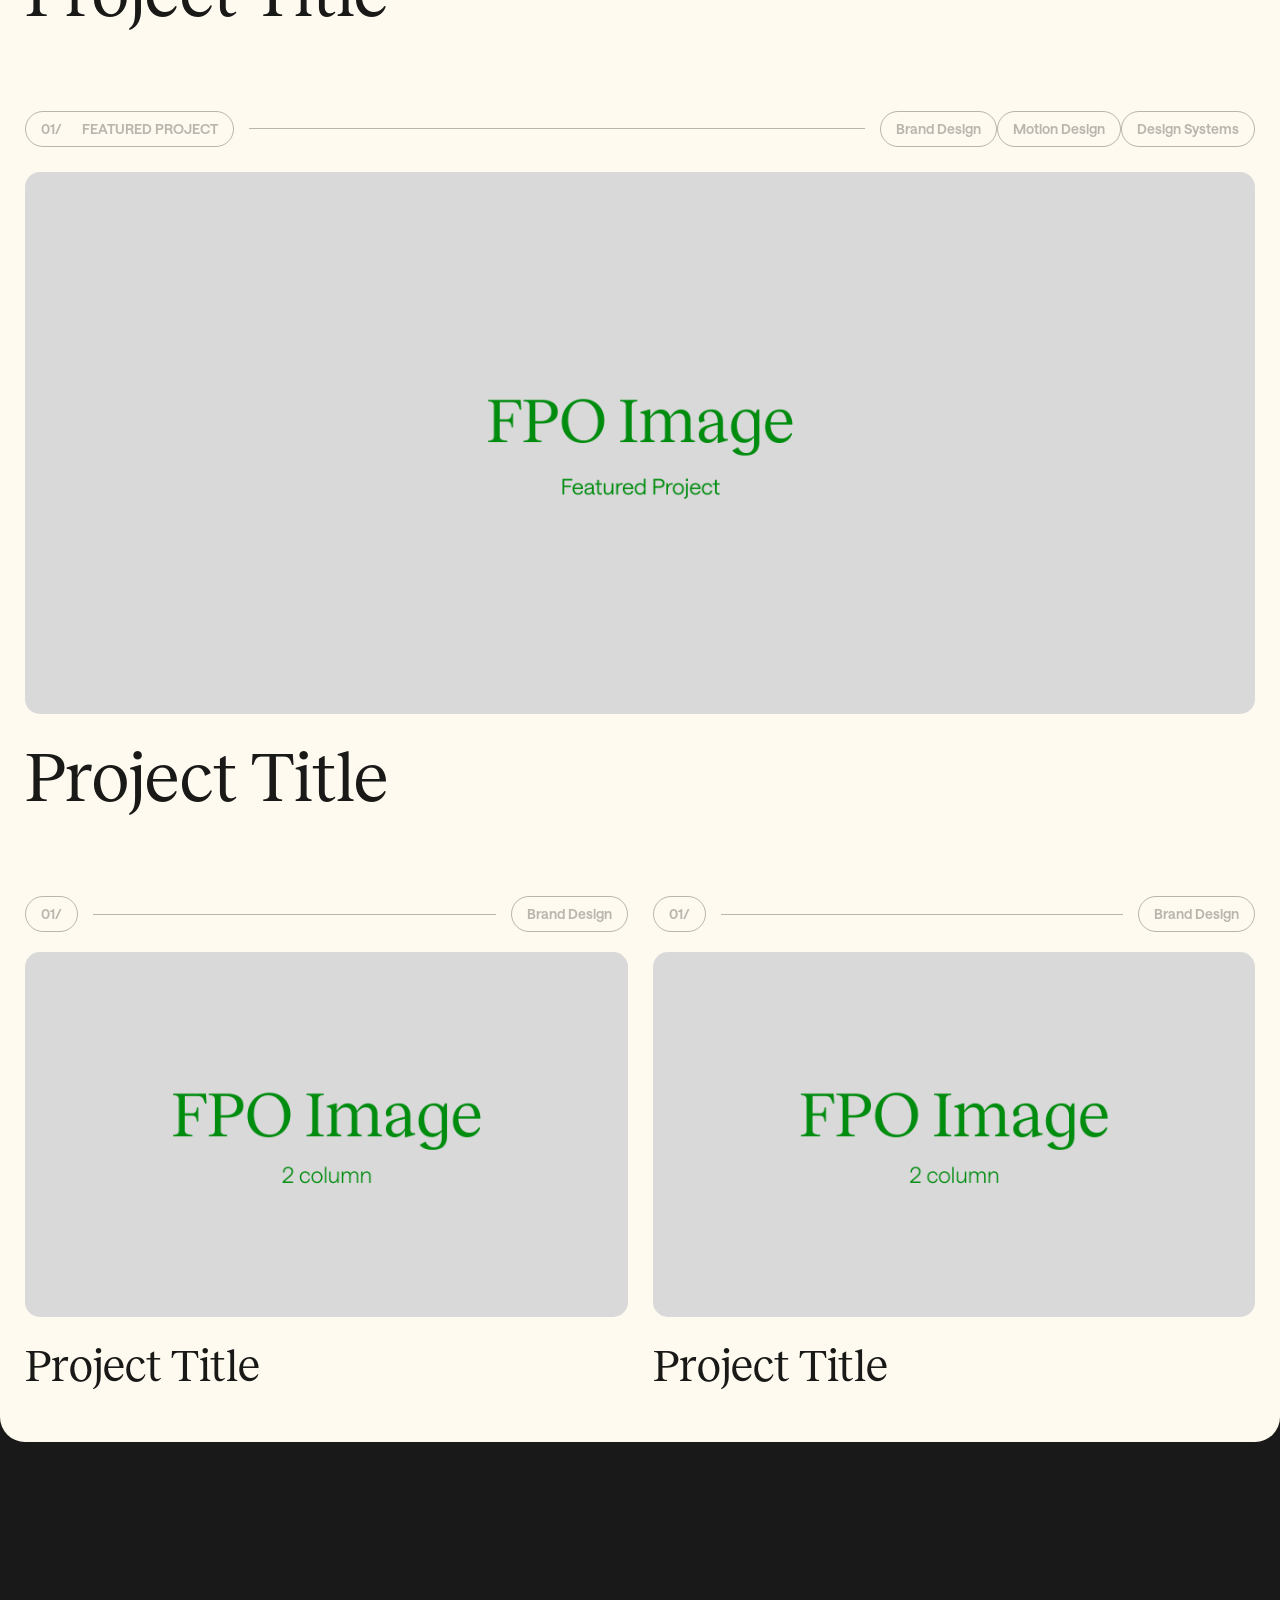
==== commit 0a356d02: "remove php" ====
--- a/index.html
+++ b/index.html
@@ -27,7 +27,7 @@
 						<div class="nav-number text-link nav-one"></div>
 						<div class="nav-lp-link text-link home"></div>
 					</a>
-					<a href="./work" class="nav-int-row link work-nav-link">
+					<a class="nav-int-row link work-nav-link">
 						<div class="nav-number text-link nav-two"></div>
 						<div class="nav-lp-link text-link work-menu"></div>
 					</a>
@@ -159,13 +159,14 @@
 
 	<div class="home-page page-container">
 		<div class="featured-project-container">
-			<div class="featured-project-tile">
+			<div class="project-tile">
 				<div class="project-heading">
 					<div class="project-label">
 						<p>01/</p>
 						<p>Featured Project</p>
 						<!-- <p>↘</p> -->
 					</div>
+					<div class="rule"></div>
 					<div class="project-categories">
 						<p class="main-category">Brand Design</p>
 						<p class="secondary-category">Motion Design</p>
@@ -173,44 +174,73 @@
 					</div>
 				</div>	
 				<a href="project-page-template.html" class="link">
-					<h2>Project Title</h2>
+					<!-- <h2>Project Title</h2> -->
 					<div class="image-container featured-project-image">
 						<img src="assets/images/fpo/FPO_Image_Featured_Project.png">
 					</div>
-				</a>
-			</div>
-		</div>
-		<div class="secondary-project-container">
-			<div class="secondary-project-tile">
+					<h2>Project Title</h2>
+				</a>
+			</div>
+		</div>
+		<div class="featured-project-container">
+			<div class="project-tile">
 				<div class="project-heading">
 					<div class="project-label">
 						<p>01/</p>
-					</div>
+						<p>Featured Project</p>
+						<!-- <p>↘</p> -->
+					</div>
+					<div class="rule"></div>
 					<div class="project-categories">
 						<p class="main-category">Brand Design</p>
-					</div>
-				</div>
+						<p class="secondary-category">Motion Design</p>
+						<p class="secondary-category">Design Systems</p>
+					</div>
+				</div>	
 				<a href="project-page-template.html" class="link">
-					<h3>Project Title</h3>
-					<div class="image-container secondary-project-image">
-						<img src="assets/images/fpo/FPO_Image_2_column.png">
-					</div>
-				</a>
-			</div>
-			<div class="secondary-project-tile">
+					<!-- <h2>Project Title</h2> -->
+					<div class="image-container featured-project-image">
+						<img src="assets/images/fpo/FPO_Image_Featured_Project.png">
+					</div>
+					<h2>Project Title</h2>
+				</a>
+			</div>
+		</div>
+		<div class="secondary-project-container">
+			<div class="project-tile">
 				<div class="project-heading">
 					<div class="project-label">
 						<p>01/</p>
 					</div>
+					<div class="rule"></div>
 					<div class="project-categories">
 						<p class="main-category">Brand Design</p>
 					</div>
+				</div>
+				<a href="project-page-template.html" class="link">
+					<!-- <h3>Project Title</h3> -->
+					<div class="image-container secondary-project-image">
+						<img src="assets/images/fpo/FPO_Image_2_column.png">
+					</div>
+					<h3>Project Title</h3>
+				</a>
+			</div>
+			<div class="project-tile">
+				<div class="project-heading">
+					<div class="project-label">
+						<p>01/</p>
+					</div>
+					<div class="rule"></div>
+					<div class="project-categories">
+						<p class="main-category">Brand Design</p>
+					</div>
 				</div>	
 				<a href="project-page-template.html" class="link">
-					<h3>Project Title</h3>
+					<!-- <h3>Project Title</h3> -->
 					<div class="image-container secondary-project-image">
 						<img src="assets/images/fpo/FPO_Image_2_column.png">
 					</div>
+					<h3>Project Title</h3>
 				</a>
 			</div>	
 		</div>
@@ -271,8 +301,8 @@
 
 	<!-- <div class="cursor"><div class="inner-cursor"></div></div> -->
 	<div class="cursor-default"></div>
-	<div class="cursor-learn-more">
-		<span class="learn-more"></span>
+	<div class="cursor-view-project">
+		<span class="view-project"></span>
 		<span class="arrow-container">
 			<span class="arrow"></span>
 		</span>
--- a/style.css
+++ b/style.css
@@ -215,12 +215,15 @@
 		border-radius: 15px;
 		width: 100%;
 		overflow: hidden;
+		position: relative;
+		display: flex;
 	}
 
 	.image-container img {
 		display: block;
 		width: 100%;
 		height: auto;
+		position: relative;
 	}
 
 /*-------------------------------- HOVER / ANIMATIONS */
@@ -424,7 +427,7 @@
 		-moz-transition: transform 0.2s;
 	}
 
-	.cursor-learn-more {
+	.cursor-view-project {
 		position: fixed;
 		height: auto;
 		width: auto;
@@ -460,7 +463,7 @@
 
   		/*gradient cursor*/
 
-/*  	mix-blend-mode: normal;*/
+		/*mix-blend-mode: normal;*/
 
 	}
 
@@ -469,8 +472,8 @@
 		100% { transform: scale(5.0,); }
 	}
 
-	.cursor-learn-more::before {
-		content: 'Learn More';
+	.cursor-view-project::before {
+		content: 'View Project';
 		height: 55px;
 		padding: 10px 25px;
 		border-radius: 100em;
@@ -485,7 +488,7 @@
 		color: var(--neutral);*/
 	}
 
-	.cursor-learn-more::after {
+	.cursor-view-project::after {
 		content: "→";
 		color: var(--black);
 		height: 55px;
@@ -665,6 +668,7 @@
 		border-color: var(--black) !important;
 		background-color: var(--black) !important;
 		transition: .5s;
+		pointer-events: none;
 	}
 
 	.blackout img, .blackout svg {
@@ -957,6 +961,9 @@
 
 	.view-all {
 		font-family: var(--body-font-bold);
+		/*padding: 15px 35px;
+		border: 1px solid var(--neutral);
+		border-radius: 100em;*/
 	}
 
 	.email::after, .email::before {
@@ -1088,17 +1095,13 @@
 	.page-container {
 		display: flex;
 		flex-flow: column nowrap;
-		gap: 20px;
+		gap: 30px;
 		transition: .5s;
 		opacity: 1;
 		margin: 0 auto;
 		background-color: var(--neutral);
 		margin-bottom: 450px;
-		border-radius: 0 0 25px 25px;
-	}
-
-	.project-page {
-		padding-top: 100px;
+		padding-bottom: 25px;
 	}
 
 	.home-page {
@@ -1169,44 +1172,40 @@
 		gap: 50px;
 	}
 
-	.featured-project-tile, .secondary-project-tile {
+	.project-tile, .project-tile > a {
 		height: auto;
 		display: flex;
 		flex-flow: column nowrap;
 		gap: 25px;
 	}
 
-	.featured-project-tile > a, .secondary-project-tile > a {
-		display: flex;
-		flex-flow: column nowrap;
-		gap: 25px;
-	}
-
 	.secondary-project-container {
 		display: flex;
 		flex-flow: row nowrap;
 		gap: 25px;
 	}
 
-	.secondary-project-tile {
+	.secondary-project-container > .project-tile {
 		gap: 20px;
 		width: 50%;
 	}
 
-	.secondary-project-tile:nth-child(1) {
+	.secondary-project-container > .project-tile:nth-child(1) {
 		padding-right: 0 !important;
 	}
 
-	.secondary-project-tile:nth-child(2) {
+	.secondary-project-container > .project-tile:nth-child(2) {
 		padding-left: 0 !important;
 	}
 
 	.project-heading {
 		display: flex;
 		flex-flow: row nowrap;
+		align-items: center;
+		gap: 15px;
 		font-family: var(--body-font-bold);
 		color: var(--black-50);
-		border-bottom: 1px solid var(--black-50);
+		/*border-bottom: 1px solid var(--black-50);*/
 	}
 
 	.project-heading p {
@@ -1220,10 +1219,20 @@
 		flex-grow: 1;
 		text-transform: uppercase;
 		gap: 20px;
-	}
-
-	.project-label > p {
+		white-space: nowrap;
+		padding: 10px 15px;
+		border-radius: 100em;
+		border: 1px solid var(--black-30);
+	}
+
+	/*.project-label > p {
 		margin-bottom: 15px;
+	}*/
+
+	.rule {
+		border-top: 1px solid var(--black-30);
+		width: 100%;
+		height: auto;
 	}
 
 	.project-categories {
@@ -1232,22 +1241,27 @@
 		flex-flow: row nowrap;
 		justify-content: flex-end;
 		align-content: space-between;
-		gap: 20px;
+		/*gap: 20px;*/
+		white-space: nowrap;
+	}
+
+	.main-category, .secondary-category {
+		padding: 10px 15px;
+		border-radius: 100em;
+		border: 1px solid var(--black-30);
 	}
 
 	.project-categories p, .project-label p {
 		display: inline-block;
-	}
-
-	.featured-project-image {
-
-	}
-
-	.secondary-project-iamge {
-
+		line-height: 100%;
 	}
 
 /*-------------------------------- PROJECT PAGE --------------------------------*/
+
+	.project-page {
+		padding-top: 80px;
+		border-radius: 0 0 25px 25px;
+	}
 
 	.project-page-title {
 		height: auto;
@@ -1337,12 +1351,6 @@
 		flex-basis: 0;
 	}
 
-	.two-up-image {
-		display: flex;
-		flex-flow: row nowrap;
-		gap: 50px;
-	}
-
 	.image-caption-container {
 		display: flex;
 		flex-flow: column nowrap;
@@ -1359,6 +1367,58 @@
 		display: flex;
 		font-size: var(--body-small);
 		color: var(--black-50);
+	}
+
+	.project-wrap {
+		display: flex;
+		flex-flow: row nowrap;
+		gap: 50px;
+		/*height: auto;*/
+		justify-content: space-between;
+	}
+
+	.project-conclusion {
+		font-size: var(--body-intro);
+		width: 60%;
+		line-height: 125%;
+	}
+
+	.project-credits {
+		display: flex;
+		flex-flow: column nowrap;
+		gap: 15px;
+		width: 33.3333%;
+		width: 25%;
+		font-size: var(--body-small);
+		color: var(--black-50);
+	}
+
+	.project-credits > div {
+		text-transform: uppercase;
+		color: var(--black) !important;
+		font-family: var(--body-font-bold);
+	}
+
+	.project-credits > ul {
+		display: flex;
+		flex-flow: column wrap;
+		gap: 15px;
+	}
+
+	.project-credits > ul > li {
+		margin-right: auto;
+		display: flex;
+		flex-flow: column;
+		gap: 5px;
+	}
+
+	.project-credits li > div:nth-child(1) {
+		font-family: var(--body-font-bold);
+	}
+
+	.break {
+		flex-basis: 100%;
+		width: 0;
 	}
 
 	.interior-page-nav {
@@ -1386,21 +1446,6 @@
 		position: relative;
 		overflow: hidden;
 		display: flex;
-	}
-
-	.background-test {
-		height: 600px;
-	}
-
-	.background-test::after {
-		content: "";
-    	width: 100%;
-    	height: 100%;
-    	position: absolute;
-    	left: 0;
-    	bottom: 0;
-    	z-index: -1;
-    	transition: .5s;
 	}
 
 	.previous::after, .previous::before {
@@ -1738,13 +1783,13 @@
 		/*-------------------------------- ROOT - MOBILE */
 		
 			:root {
-				--body-small: 1.3rem;
+				--body-small: 1.2rem;
 				--body-regular: 1.6rem;
 				--body-large: 2.0rem;
 				--body-intro: 2.4rem;
 				--h1-font-size: 5.0rem;
-				--h2-font-size: 3.6rem;
-				--h3-font-size: 3.0rem;
+				--h2-font-size: 3.2rem;
+				--h3-font-size: 3.2rem;
 				--h4-font-size: 2.4rem;
 				--h5-font-size: 2.0rem;
 				--h6-font-size: 1.6rem;
@@ -1891,12 +1936,21 @@
 		/*-------------------------------- HOME PAGE - MOBILE */
 		
 			.page-container {
+				/*padding-top: 10px !important;
+				margin-top: 75vh;*/
+				gap: 30px;
+				padding-bottom: 25px;
+			}
+
+			.home-page {
 				padding-top: 10px !important;
+				margin-top: 100vh;
+				border-radius: 15px;
 			}
 
 			.page-container > div {
 				padding: 15px;
-				gap: 40px;
+				gap: 60px;
 			}
 
 			.home-page > div {
@@ -1905,6 +1959,8 @@
 
 			.home-page-hero {
 				gap: 2vh !important;
+				height: 100vh;
+				padding-top: 0 !important;
 			}
 
 			.hero-svg > svg {
@@ -1915,34 +1971,61 @@
 				flex-flow: column nowrap;
 			}
 
-			.featured-project-tile, .secondary-project-tile {
+			.project-tile {
 				gap: 15px;
 			}
 
-			.featured-project-tile > a, .secondary-project-tile > a {
+			.project-tile > a {
 				display: flex;
 				flex-flow: column nowrap;
 				gap: 15px;
 			}
 
-			.secondary-project-tile {
+			.secondary-project-container > .project-tile {
 				width: auto;
-			}
-
-			.secondary-project-tile:nth-child(1) {
+				gap: 15px;
+			}
+
+			.secondary-project-container > .project-tile:nth-child(1) {
 				padding-right: 0px !important;
 			}
 
-			.secondary-project-tile:nth-child(2) {
+			.secondary-project-container > .project-tile:nth-child(2) {
 				padding-left: 0px !important;
 			}
 
 			.project-heading {
-				font-size: 14px;
+				font-size: var(--body-small);
+				gap: 10px;
+			}
+
+			.project-label {
+				gap: 10px;
+				padding: 5px 10px;
+			}
+
+			.main-category {
+				padding: 5px 10px;
 			}
 
 			.secondary-category {
 				display: none !important;
+			}
+
+			.image-container {
+				border-radius: 10px;
+			}
+
+			.featured-project-container .image-container, .project-hero-block .image-container, .full-bleed-image {
+				aspect-ratio: 3 / 4;
+				height: auto;
+			}
+
+			.featured-project-container .image-container > img, .project-hero-block .image-container > img, .full-bleed-image > img {
+				transform: translate(-50%, -50%);
+				top: 50%;
+				left: 50%;
+				width: auto;
 			}
 
 			/*.featured-project-image {
@@ -1955,9 +2038,9 @@
 
 		/*-------------------------------- PROJECT PAGE - MOBILE */
 
-			.page-container {
-				gap: 25px;
-				border-radius: 25px;
+			.project-page {
+				padding-top: 0;
+				border-radius: 0 0 15px 15px;
 			}
 
 			.project-hero-block {
@@ -2009,6 +2092,27 @@
 			.image-caption {
 				font-size: var(--body-small);
 			}
+
+			.project-wrap {
+				flex-flow: column;
+			}
+
+			.project-conclusion {
+				width: 100%;
+			}
+
+			.project-credits {
+				width: 100%;
+			}
+
+			.project-credits > ul {
+				max-height: 200px;
+			}
+
+			.project-credits > ul > li {
+				width: 50%;
+			}
+
 
 			/*.interior-page-nav {
 				padding-bottom: 50px !important;
@@ -2030,16 +2134,16 @@
 			--h6-font-size: 2.4rem;
 		}
 
-		.cursor-learn-more {
+		.cursor-view-project {
 			font-size: 4rem;
 		}
 
-		.cursor-learn-more::before {
+		.cursor-view-project::before {
 			height: 75px;
 			padding: 15px 30px;
 		}
 
-		.cursor-learn-more::after {
+		.cursor-view-project::after {
 			height: 75px;
 			width: 75px;
 			/*line-height: 75px;
@@ -2083,26 +2187,26 @@
 		
 		.page-container {
 			margin-bottom: 550px;
-			gap: 50px;
-		}
-
-		.featured-project-tile {
+			gap: 100px;
+		}
+
+		.featured-project-container > .project-tile {
 			gap: 40px;
 		}
 
-		.secondary-project-tile {
+		.secondary-project-container > .project-tile {
 			gap: 25px;
 		}
 
-		.featured-project-tile > a {
+		.featured-project-container > .project-tile > a {
 			gap: 40px;
 		}
 
-		.secondary-project-tile:nth-child(1) {
+		.secondary-project-container > .project-tile:nth-child(1) {
 			padding-right: 75px;
 		}
 
-		.secondary-project-tile:nth-child(2) {
+		.secondary-project-container > .project-tile:nth-child(2) {
 			padding-left: 75px;
 		}
 
@@ -2119,6 +2223,10 @@
 			padding-bottom: 75px;
 		}
 
+		.project-page {
+			padding-top: 85px;
+		}
+
 		.project-info {
 			padding: 0 75px !important;
 		}
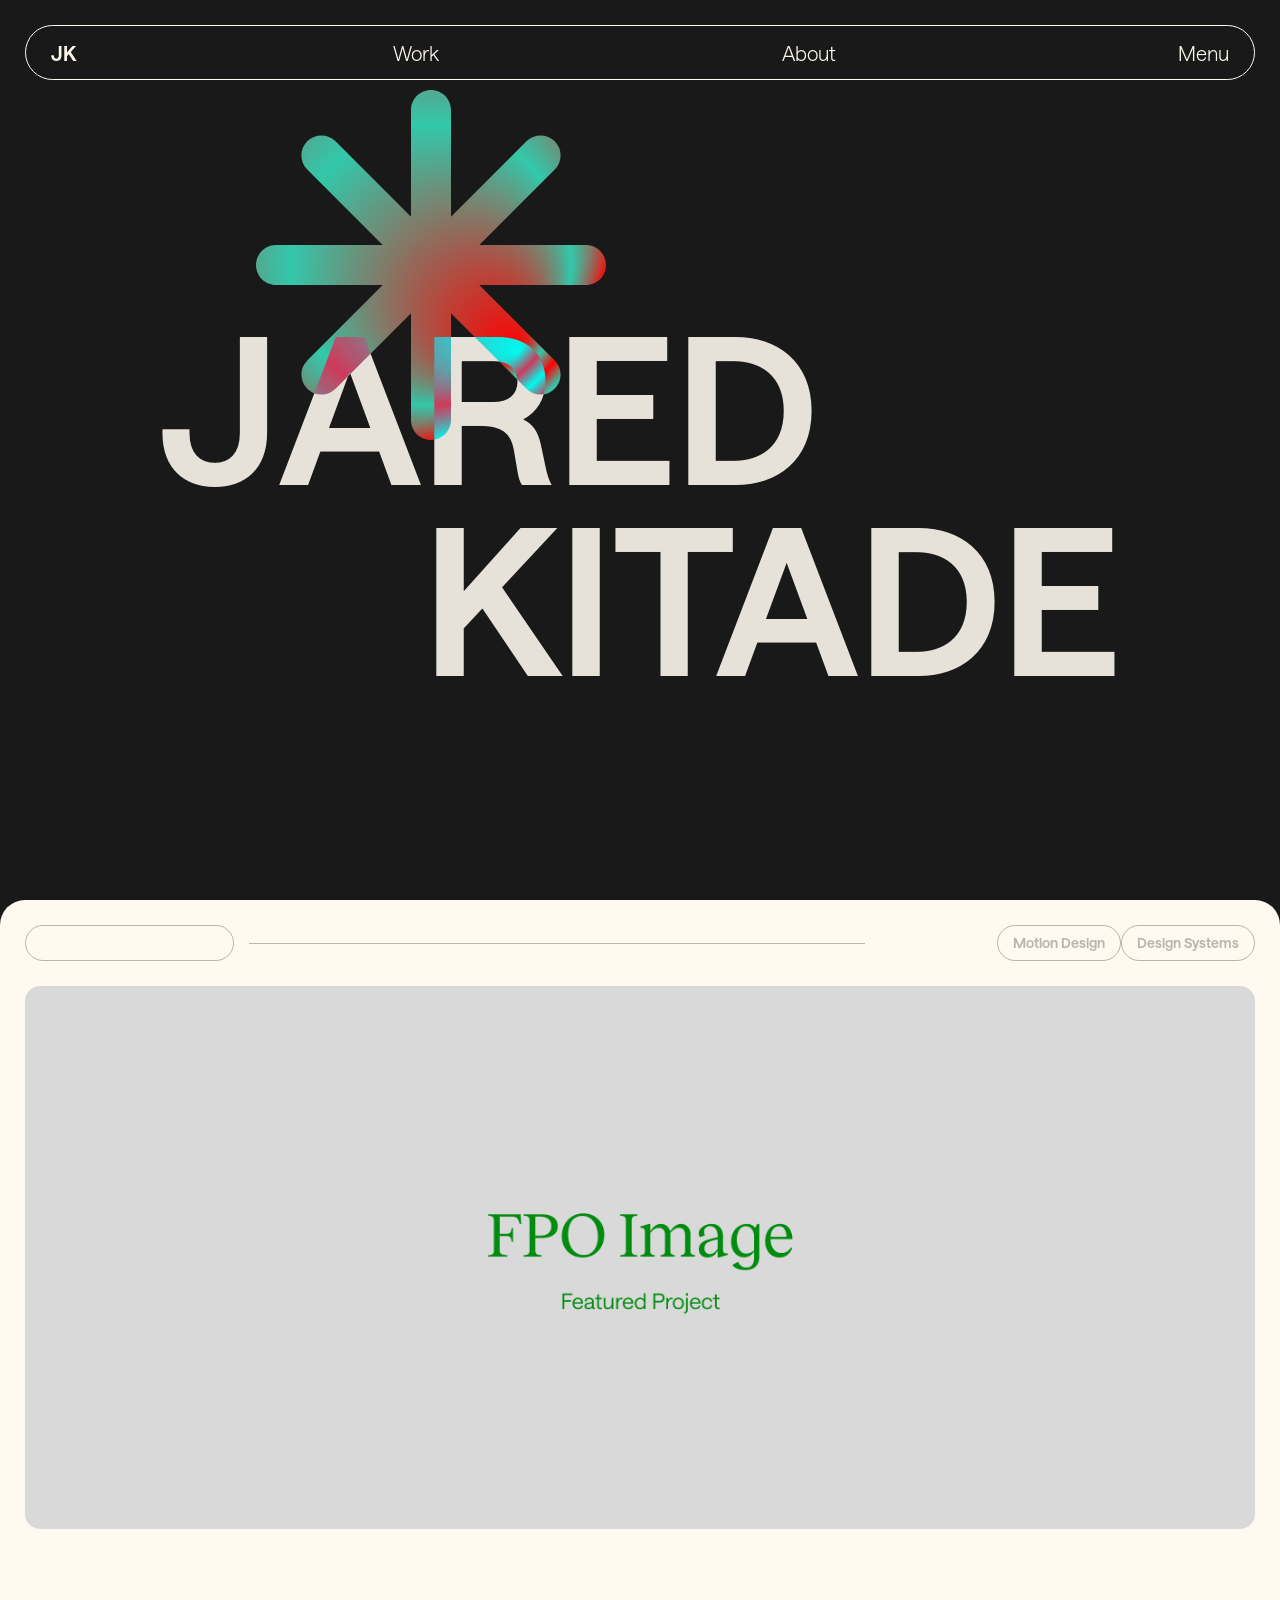
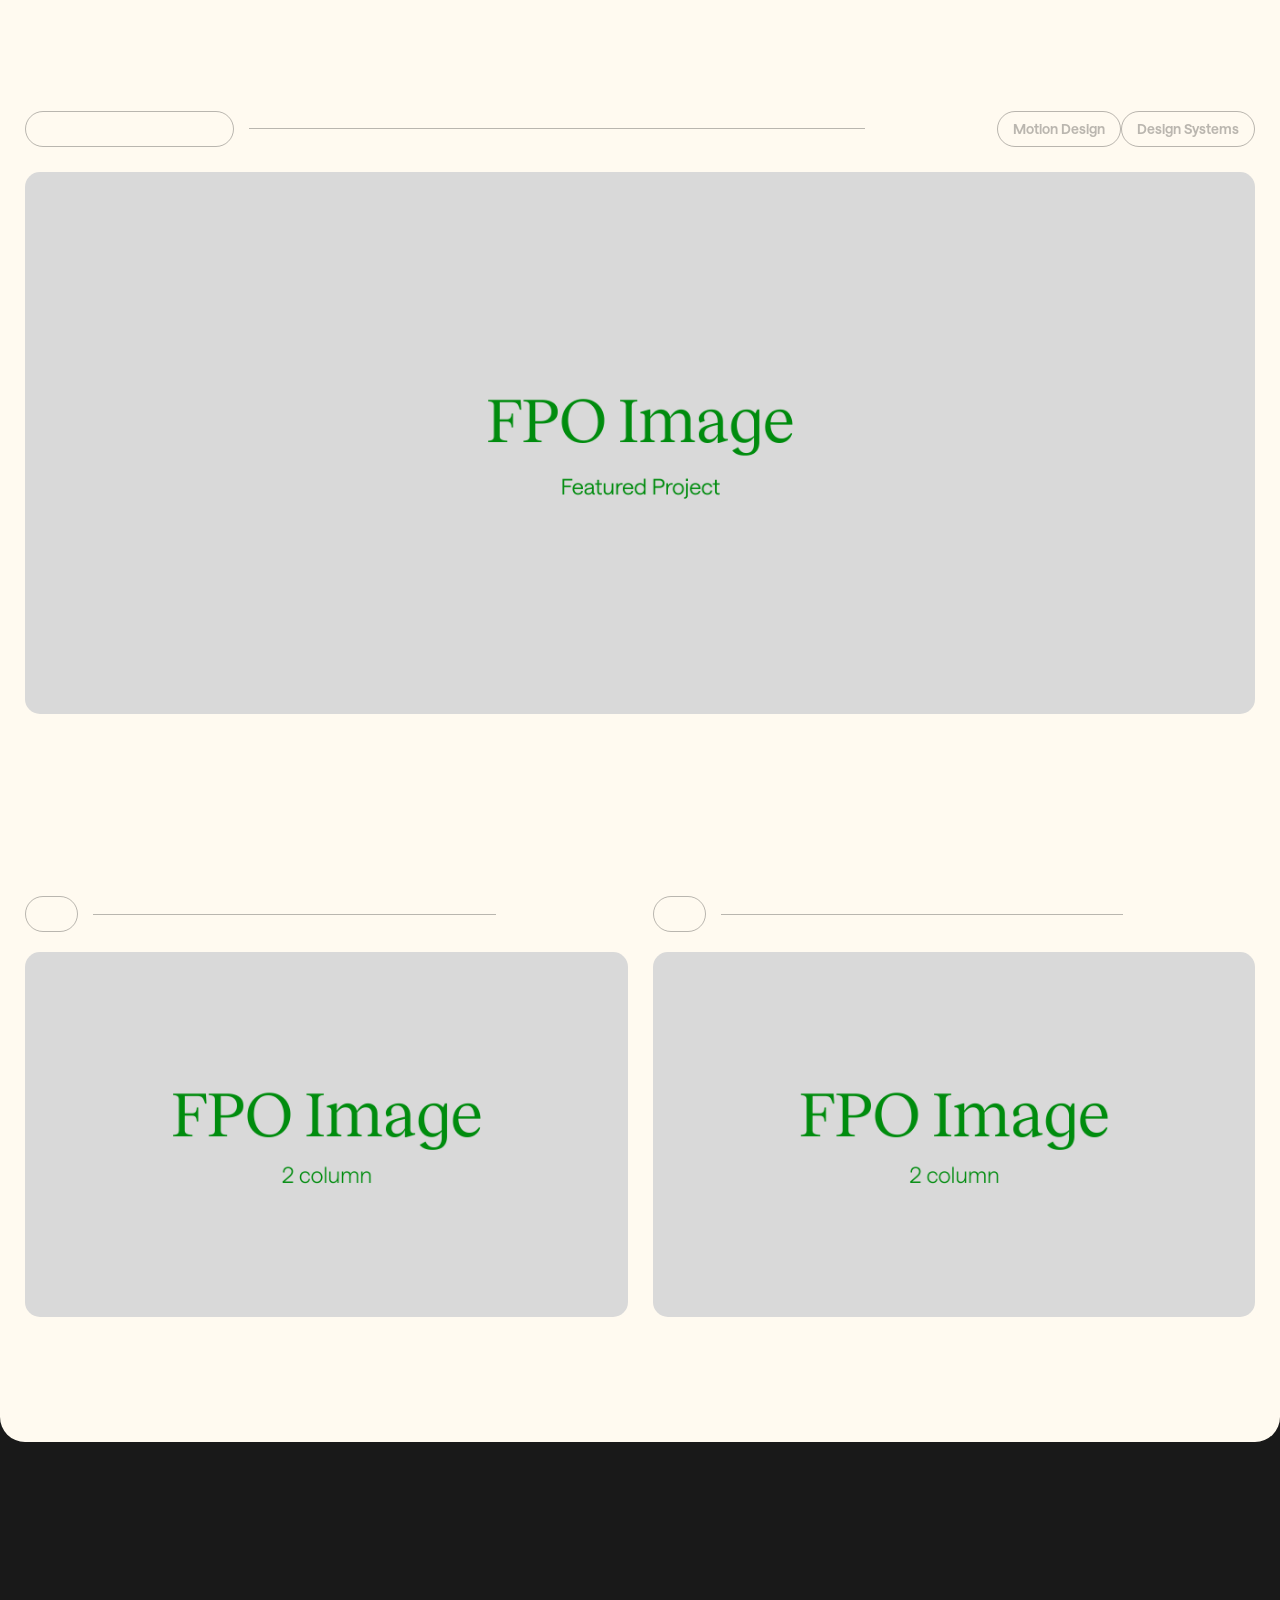
==== commit 29f2e564: "ajax nav/footer load test" ====
--- a/index.html
+++ b/index.html
@@ -41,19 +41,18 @@
 					</a>
 				</div>
 				<div class="nav-project-column">
-					<a class="nav-page-link text-link link ub23" href=""></a>
-					<a class="nav-page-link text-link link dap" href=""></a>
-					<a class="nav-page-link text-link link ub22" href=""></a>
-					<a class="nav-page-link text-link link afterpay" href=""></a>
-					<a class="nav-page-link text-link link two-step" href=""></a>
-					<a class="nav-page-link text-link link virtual-ub" href=""></a>
-					<a class="nav-page-link text-link link misc-square" href=""></a>
-					<a class="nav-page-link text-link link svma" href=""></a>
-					<a class="nav-page-link text-link link els" href=""></a>
-					<a class="nav-page-link text-link link loeb" href=""></a>
-					<a class="nav-page-link text-link link mdes" href=""></a>
-					<a class="nav-page-link text-link link remotely" href=""></a>
-					<!-- <div class="gap"></div> -->
+					<a class="nav-page-link text-link link ub23" href="./unboxed-2023"></a>
+					<a class="nav-page-link text-link link dap" href="./dap-logo-system"></a>
+					<a class="nav-page-link text-link link ub22" href="./unboxed-2022"></a>
+					<a class="nav-page-link text-link link afterpay" href="./afterpay-animations"></a>
+					<a class="nav-page-link text-link link two-step" href="./two-step-verification"></a>
+					<a class="nav-page-link text-link link virtual-ub" href="./virtual-square-unboxed"></a>
+					<a class="nav-page-link text-link link misc-square" href="./misc-square-projects"></a>
+					<a class="nav-page-link text-link link svma" href="./svma"></a>
+					<a class="nav-page-link text-link link els" href="./els"></a>
+					<a class="nav-page-link text-link link loeb" href="./loeb-fellowship"></a>
+					<a class="nav-page-link text-link link mdes" href="./mdes-showcase"></a>
+					<a class="nav-page-link text-link link concept" href="./concept-lecture-series"></a>
 					<a class="nav-page-link text-link view-all link" href="./work"></a>
 				</div>
 			</div>
--- a/style.css
+++ b/style.css
@@ -953,6 +953,10 @@
 
 	.remotely::before, .remotely::after {
 		content: "Remotely Remote";
+	}
+
+	.concept::before, .concept::after {
+		content: "Concept Lecture Series";
 	}
 
 	.view-all::before, .view-all::after {
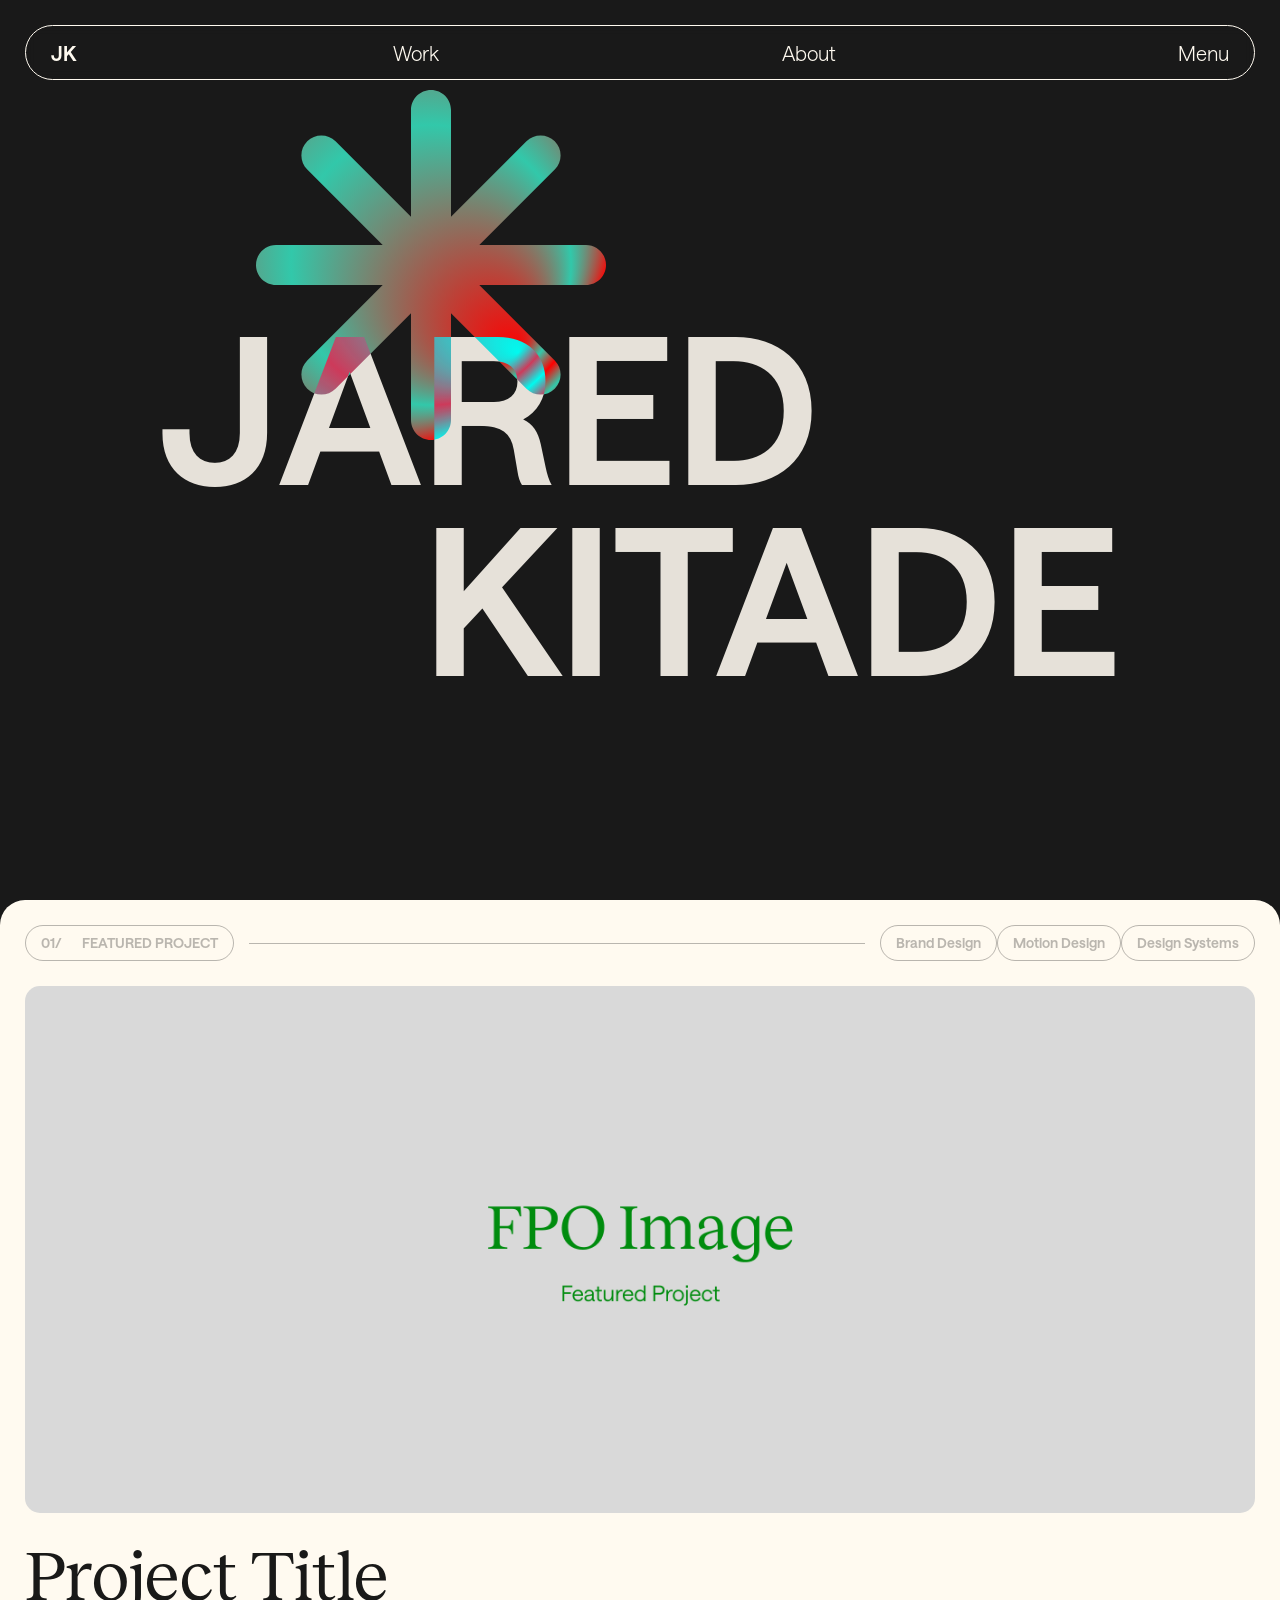
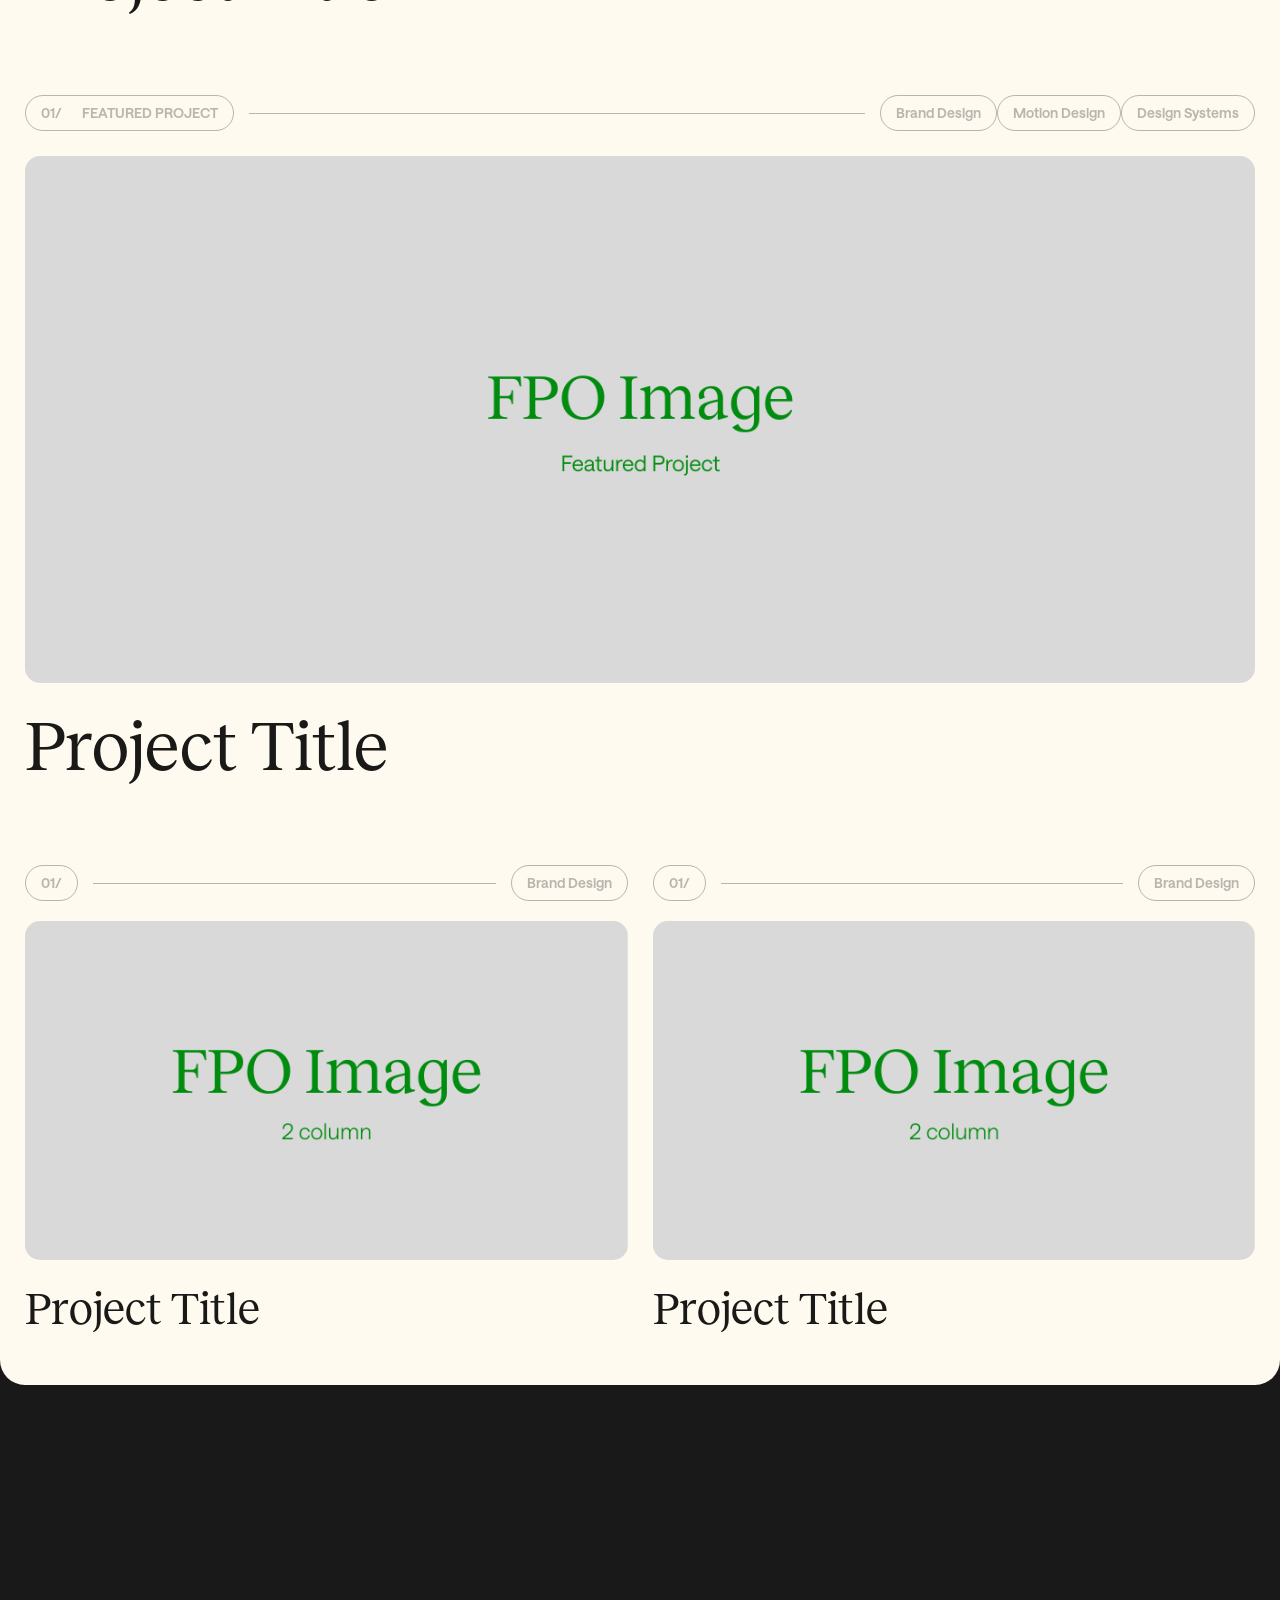
==== commit 409b3433: "nav links" ====
--- a/index.html
+++ b/index.html
@@ -56,11 +56,6 @@
 					<a class="nav-page-link text-link view-all link" href="./work"></a>
 				</div>
 			</div>
-			<!-- <div class="nav-row">
-				<div class="pill-container">
-					<a class="pill text-link link email"></a>
-				</div>
-			</div> -->
 		</div>
 	</div>
 
@@ -74,13 +69,11 @@
 					K
 					<span class="hidden-name">itade</span>
 				</a>
-				<a href="./work" class="nav-item link text-link work"></a>
-				<a href="./info" class="nav-item link text-link about"></a>
 				<a class="nav-item link text-link menu"></a>
 			</div>
 			<div class="nav-row">
 				<div class="nav-column">
-					<a class="nav-int-row link">
+					<a href="./" class="nav-int-row link">
 						<div class="nav-number text-link nav-one"></div>
 						<div class="nav-lp-link text-link home"></div>
 					</a>
@@ -89,26 +82,25 @@
 						<div class="nav-lp-link text-link work-menu"></div>
 					</a>
 					<div class="mobile-nav-project-column">
-						<a class="nav-page-link link" href="">Square Unboxed 2023</a>
-						<a class="nav-page-link link" href="">DAP Logo System</a>
-						<a class="nav-page-link link" href="">Square Unboxed 2022</a>
-						<a class="nav-page-link link" href="">Afterpay Animations</a>
-						<a class="nav-page-link link" href="">Two-Step Verification</a>
-						<a class="nav-page-link link" href="">Virtual Square Unboxed</a>
-						<a class="nav-page-link link" href="">Misc. Square Projects</a>
-						<a class="nav-page-link link" href="">SVMA</a>
-						<a class="nav-page-link link" href="">ELS Architecture</a>
-						<a class="nav-page-link link" href="">Loeb Fellowship</a>
-						<a class="nav-page-link link" href="">MDES Showcase</a>
-						<a class="nav-page-link link" href="">Remotely Remote</a>
-						<!-- <div class="gap"></div> -->
+						<a class="nav-page-link link" href="./unboxed-2023">Square Unboxed 2023</a>
+						<a class="nav-page-link link" href="./dap-logo-system">DAP Logo System</a>
+						<a class="nav-page-link link" href="./unboxed-2022">Square Unboxed 2022</a>
+						<a class="nav-page-link link" href="./afterpay-animations">Afterpay Animations</a>
+						<a class="nav-page-link link" href="./two-step-verification">Two-Step Verification</a>
+						<a class="nav-page-link link" href="./virtual-square-unboxed">Virtual Square Unboxed</a>
+						<a class="nav-page-link link" href="./misc-square-projects">Misc. Square Projects</a>
+						<a class="nav-page-link link" href="./svma">SVMA</a>
+						<a class="nav-page-link link" href="./els">ELS Architecture</a>
+						<a class="nav-page-link link" href="./loeb-fellowship">Loeb Fellowship</a>
+						<a class="nav-page-link link" href="./mdes-showcase">MDES Showcase</a>
+						<a class="nav-page-link link" href="./concept-lecture-series">Concept Lecture Series</a>
 						<a class="nav-page-link link" href="./work">View All →</a>
 					</div>
-					<a class="nav-int-row link">
+					<a href="./info" class="nav-int-row link">
 						<div class="nav-number text-link nav-three"></div>
 						<div class="nav-lp-link text-link about-menu"></div>
 					</a>
-					<a class="nav-int-row link">
+					<a href="mailto:hi@jaredkita.de" class="nav-int-row link">
 						<div class="nav-number text-link nav-four"></div>
 						<div class="nav-lp-link text-link contact"></div>
 					</a>
--- a/style.css
+++ b/style.css
@@ -216,14 +216,14 @@
 		width: 100%;
 		overflow: hidden;
 		position: relative;
-		display: flex;
+/*		display: flex;*/
 	}
 
 	.image-container img {
 		display: block;
 		width: 100%;
 		height: auto;
-		position: relative;
+		position: absolute;
 	}
 
 /*-------------------------------- HOVER / ANIMATIONS */
@@ -1183,6 +1183,22 @@
 		gap: 25px;
 	}
 
+	.featured-project-container .image-container, .project-hero-block .image-container, .full-bleed-image {
+		aspect-ratio: 21 / 9;
+	}
+
+	.secondary-project-container .image-container, .two-column-text-image .image-container, .two-up-image .image-container {
+		aspect-ratio: 16 / 9;
+	}
+
+	.featured-project-container .image-container > img, .secondary-project-container .image-container > img, .project-hero-block .image-container > img, .full-bleed-image > img {
+		transform: translate(-50%, -50%);
+		top: 50%;
+		left: 50%;
+		width: 100%;
+		height: auto;
+	}
+
 	.secondary-project-container {
 		display: flex;
 		flex-flow: row nowrap;
@@ -1361,6 +1377,7 @@
 		/*flex-grow: 1;
 		flex-basis: 0;*/
 		gap: 15px;
+		width: 100%;
 	}
 
 	.image-caption-container > .two-column-image {
@@ -2026,10 +2043,8 @@
 			}
 
 			.featured-project-container .image-container > img, .project-hero-block .image-container > img, .full-bleed-image > img {
-				transform: translate(-50%, -50%);
-				top: 50%;
-				left: 50%;
 				width: auto;
+				height: 100%;
 			}
 
 			/*.featured-project-image {
@@ -2110,11 +2125,11 @@
 			}
 
 			.project-credits > ul {
-				max-height: 200px;
+				max-height: 240px;
 			}
 
 			.project-credits > ul > li {
-				width: 50%;
+				width: 48%;
 			}
 
 
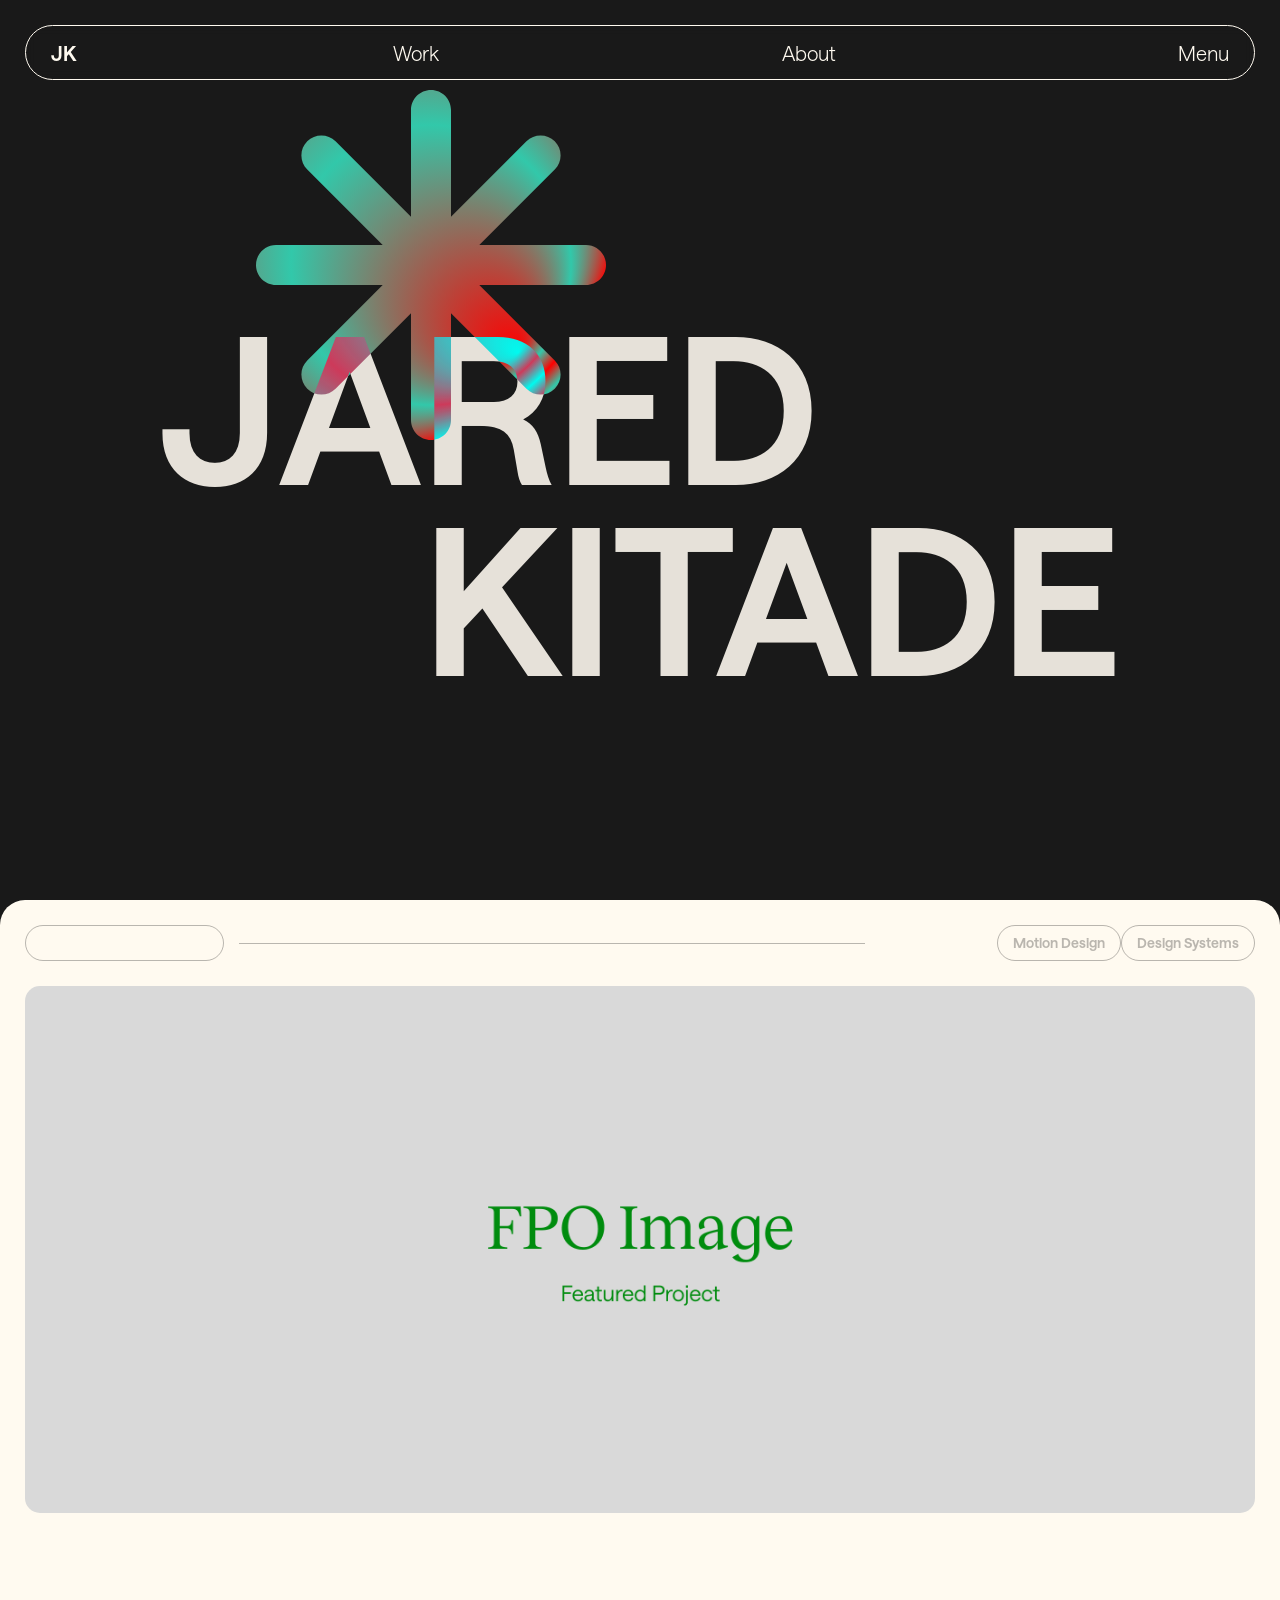
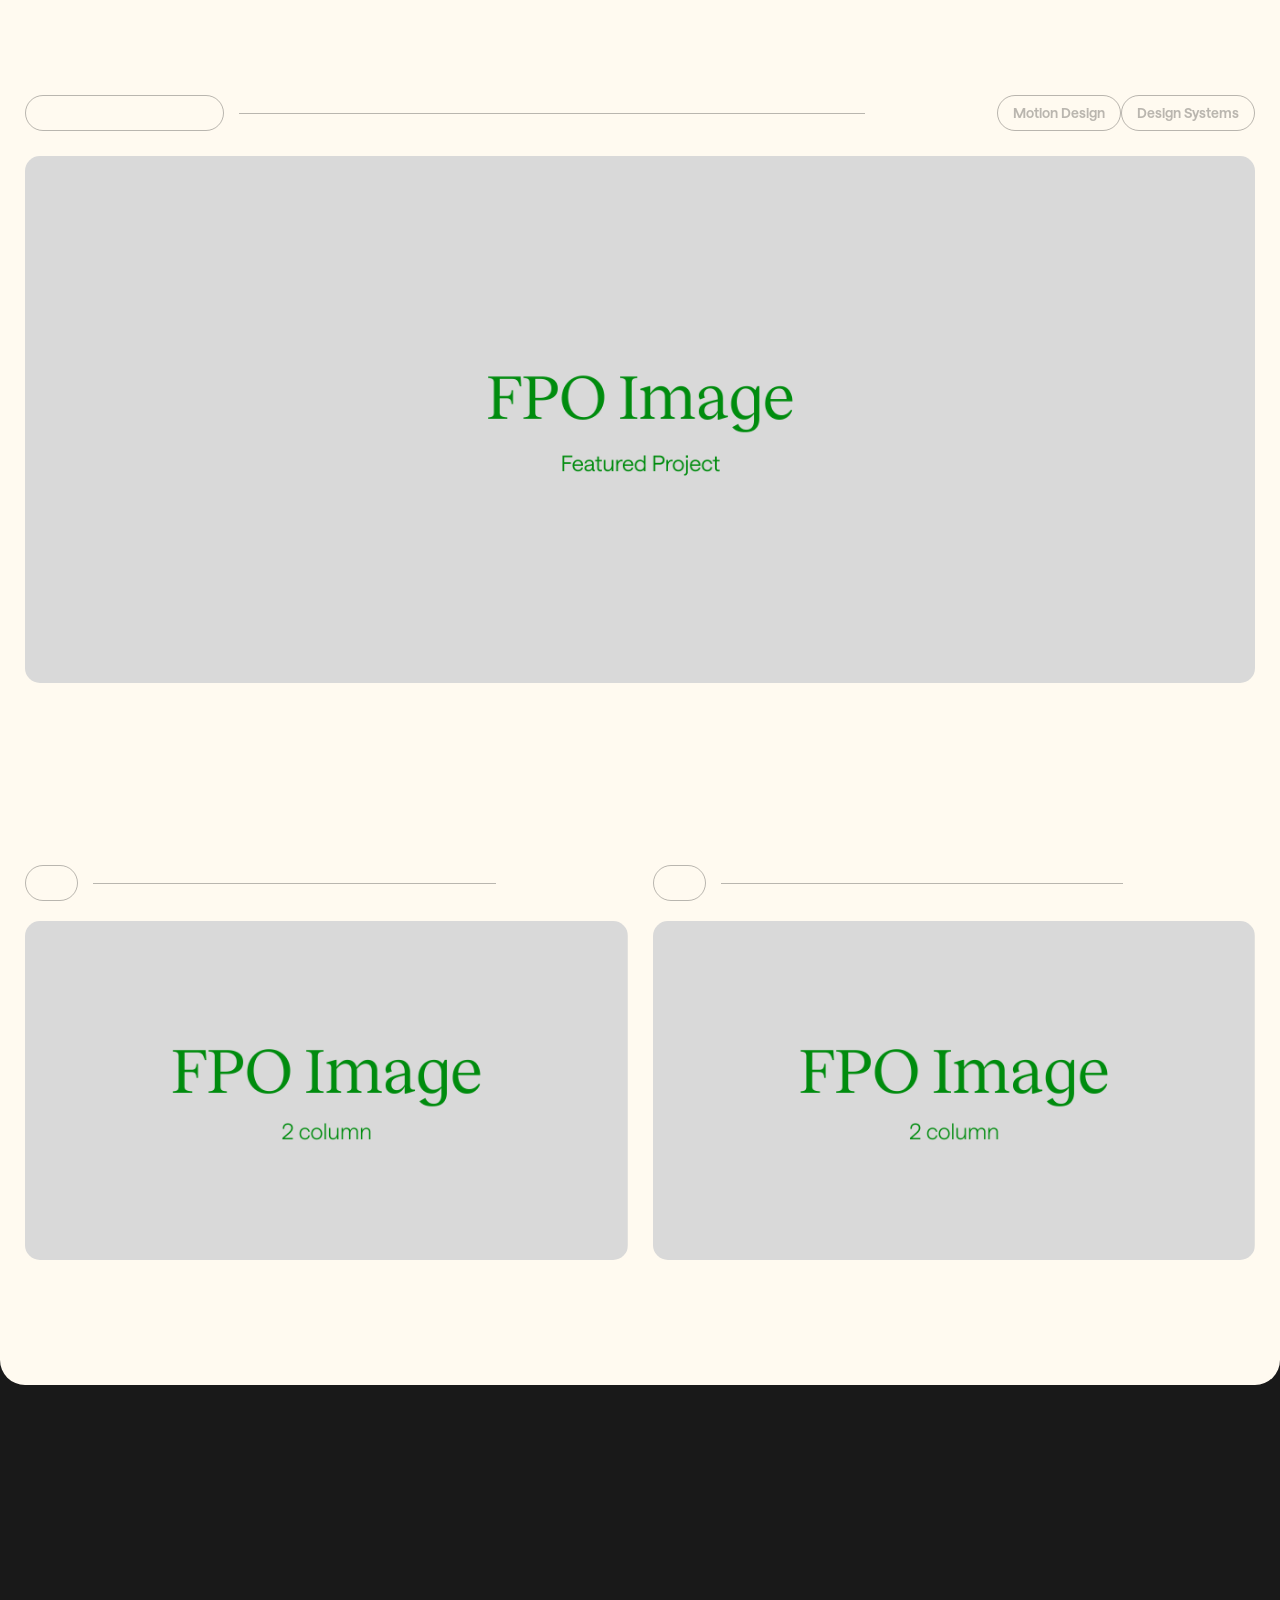
==== commit 228f32cf: "add work grid page, update font sizes, consolidate classes, animation curves" ====
--- a/index.html
+++ b/index.html
@@ -109,9 +109,9 @@
 		</div>
 	</div>
 
-	<div class="home-page-hero">
-
-		<div class="home-page-hero-name">
+	<div class="page-hero">
+
+		<div class="hero-text">
 			<span class="flip-load">J</span>
 			<span class="flip-load">a</span>
 			<span class="flip-load">r</span>
@@ -119,7 +119,7 @@
 			<span class="flip-load">d</span>
 		</div>
 
-		<div class="home-page-hero-name">
+		<div class="hero-text">
 			<span class="flip-load">K</span>
 			<span class="flip-load">i</span>
 			<span class="flip-load t">t</span>
@@ -153,11 +153,11 @@
 			<div class="project-tile">
 				<div class="project-heading">
 					<div class="project-label">
-						<p>01/</p>
-						<p>Featured Project</p>
+						<p class="label-hide">01/</p>
+						<p class="label-hide">Featured Project</p>
 						<!-- <p>↘</p> -->
 					</div>
-					<div class="rule"></div>
+					<div class="rule rule-full"></div>
 					<div class="project-categories">
 						<p class="main-category">Brand Design</p>
 						<p class="secondary-category">Motion Design</p>
@@ -177,11 +177,11 @@
 			<div class="project-tile">
 				<div class="project-heading">
 					<div class="project-label">
-						<p>01/</p>
-						<p>Featured Project</p>
+						<p class="label-hide">01/</p>
+						<p class="label-hide">Featured Project</p>
 						<!-- <p>↘</p> -->
 					</div>
-					<div class="rule"></div>
+					<div class="rule rule-full"></div>
 					<div class="project-categories">
 						<p class="main-category">Brand Design</p>
 						<p class="secondary-category">Motion Design</p>
@@ -203,7 +203,7 @@
 					<div class="project-label">
 						<p>01/</p>
 					</div>
-					<div class="rule"></div>
+					<div class="rule rule-full"></div>
 					<div class="project-categories">
 						<p class="main-category">Brand Design</p>
 					</div>
@@ -221,7 +221,7 @@
 					<div class="project-label">
 						<p>01/</p>
 					</div>
-					<div class="rule"></div>
+					<div class="rule rule-full"></div>
 					<div class="project-categories">
 						<p class="main-category">Brand Design</p>
 					</div>
@@ -292,12 +292,6 @@
 
 	<!-- <div class="cursor"><div class="inner-cursor"></div></div> -->
 	<div class="cursor-default"></div>
-	<div class="cursor-view-project">
-		<span class="view-project"></span>
-		<span class="arrow-container">
-			<span class="arrow"></span>
-		</span>
-	</div>
 </body>
 	<script src="assets/scripts/script.js"></script>
 	<script src="assets/scripts/cursor.js"></script>
--- a/style.css
+++ b/style.css
@@ -27,8 +27,8 @@
 		--h1-font-size: 10rem;
 		--h2-font-size: 7.0rem;
 		--h3-font-size: 4.5rem;
-		--h4-font-size: 3.0rem;
-		--h5-font-size: 2.4rem;
+		--h4-font-size: 3.6rem;
+		--h5-font-size: 3.6rem;
 		--h6-font-size: 2.0rem;
 		--display-size: 25rem;
 	}
@@ -181,7 +181,7 @@
 	}
 
 	h4 {
-		font-family: var(--subhead-font);
+		font-family: var(--headline-font);
 		font-weight: 300;
 		font-size: var(--h4-font-size);
 		line-height: 110%;
@@ -216,7 +216,6 @@
 		width: 100%;
 		overflow: hidden;
 		position: relative;
-/*		display: flex;*/
 	}
 
 	.image-container img {
@@ -240,22 +239,22 @@
 
 		.page-nav-link:hover .previous::after, .page-nav-link:hover .next::after, .page-nav-link:hover .previous-arrow::after, .page-nav-link:hover .next-arrow::after, .page-nav-link:hover .previous::before, .page-nav-link:hover .next::before, .page-nav-link:hover .previous-arrow::before, .page-nav-link:hover .next-arrow::before {
 			transform: translate(0, 105%);
-			transition: .5s;
-			-webkit-transition: .5s;
-			-moz-transition: .5s;
+			transition: .5s cubic-bezier(.83,0,.08,1);
+			-webkit-transition: .5s cubic-bezier(.83,0,.08,1);
+			-moz-transition: .5s cubic-bezier(.83,0,.08,1);
 		}
 
 		.text-link:hover.text-link::before, .text-link:hover.text-link::after, .nav-int-row:hover > .nav-number::before, .nav-int-row:hover > .nav-number::after, .nav-int-row:hover > .nav-lp-link::before, .nav-int-row:hover > .nav-lp-link::after {
 			transform: translate(0, 105%) !important;
-			transition: .5s;
-			-webkit-transition: .5s;
-			-moz-transition: .5s;
+			transition: .5s cubic-bezier(.83,0,.08,1);
+			-webkit-transition: .5s cubic-bezier(.83,0,.08,1);
+			-moz-transition: .5s cubic-bezier(.83,0,.08,1);
 		}
 
 		.page-nav-link:hover .previous, .page-nav-link:hover .next, .page-nav-link:hover .previous-arrow, .page-nav-link:hover .next-arrow {
-			transition: .5s;
-			-webkit-transition: .5s;
-			-moz-transition: .5s;
+			transition: .5s cubic-bezier(.83,0,.08,1);
+			-webkit-transition: .5s cubic-bezier(.83,0,.08,1);
+			-moz-transition: .5s cubic-bezier(.83,0,.08,1);
 		}
 
 		.page-nav-link:hover .previous-arrow::after, .page-nav-link:hover .next-arrow::after {
@@ -343,8 +342,8 @@
 		@keyframes flip-negative-02 {
 			0% { transform: rotate3d(1, 0, 0, 0deg); color: var(--black); background: var(--neutral); }
 			25% { transform: rotate3d(1, 0, 0, 0deg); color: var(--black); background: var(--neutral); }
-			50% { transform: rotate3d(1, 0, 0, 360deg); color: var(--neutral); background: var(--black); border: 1px solid var(--neutral); }
-			75% { transform: rotate3d(1, 0, 0, 360deg); color: var(--neutral); background: var(--black); border: 1px solid var(--neutral); }
+			50% { transform: rotate3d(1, 0, 0, 360deg); color: var(--neutral); background: var(--black); }
+			75% { transform: rotate3d(1, 0, 0, 360deg); color: var(--neutral); background: var(--black); }
 			100% { transform: rotate3d(1, 0, 0, 720deg); color: var(--black); background: var(--neutral);}
 		}
 
@@ -439,7 +438,6 @@
 		-moz-transition: transform 0.2s;
 		display: flex;
 		flex-flow: row nowrap;
-		gap: 7px;
 		align-items: center;
   		z-index: 999;
   		pointer-events: none !important;
@@ -464,7 +462,6 @@
   		/*gradient cursor*/
 
 		/*mix-blend-mode: normal;*/
-
 	}
 
 	@keyframes active-cursor {
@@ -478,7 +475,7 @@
 		padding: 10px 25px;
 		border-radius: 100em;
 		background-color: var(--neutral);
-		border: 1px solid var(--black);
+		border: 1px solid var(--neutral);
 		color: var(--black);
 		white-space: nowrap;
 		animation: flip-negative-02 5s cubic-bezier(.83,-0.6,.24,1.49) 0s infinite;
@@ -740,13 +737,13 @@
 	}
 
 	.nav-row > .nav-column {
-		width: 25%;
+		width: 33%;
 		gap: 8vh;
 		flex-wrap: nowrap;
 	}
 
 	.nav-project-column {
-		width: 75%;
+		width: 66%;
 		gap: 5vh;
 		height: 70vh;
 	}
@@ -1108,21 +1105,16 @@
 		padding-bottom: 25px;
 	}
 
-	.home-page {
+	.home-page, .work-grid {
 		margin-top: 100vh;
 		border-radius: 25px;
 	}
 
-	/*.home-page > div:nth-child(1) {
-		border-radius: 50px 50px 0 0;
-		padding-top: 0;
-	}*/
-
 	.page-container > div {
 		padding: 25px;
 	}
 
-	.home-page-hero {
+	.page-hero {
 		display: flex;
 		flex-flow: column nowrap;
 		width: 100vw;
@@ -1139,7 +1131,7 @@
 		z-index: -1;
 	}
 
-	.home-page-hero-name {
+	.hero-text {
 		display: flex;
 		font-family: var(--body-font-bold);
 		text-transform: uppercase;
@@ -1158,11 +1150,11 @@
 		top: 10%;
 	}
 
-	.home-page-hero-name:nth-child(1) {
+	.hero-text:nth-child(1) {
 		justify-content: flex-start;
 	}
 
-	.home-page-hero-name:nth-child(2) {
+	.hero-text:nth-child(2) {
 		justify-content: flex-end;
 	}
 
@@ -1183,7 +1175,7 @@
 		gap: 25px;
 	}
 
-	.featured-project-container .image-container, .project-hero-block .image-container, .full-bleed-image {
+	.featured-project-container .image-container, .full-bleed-image {
 		aspect-ratio: 21 / 9;
 	}
 
@@ -1191,7 +1183,7 @@
 		aspect-ratio: 16 / 9;
 	}
 
-	.featured-project-container .image-container > img, .secondary-project-container .image-container > img, .project-hero-block .image-container > img, .full-bleed-image > img {
+	.image-container > img, .full-bleed-image > img {
 		transform: translate(-50%, -50%);
 		top: 50%;
 		left: 50%;
@@ -1222,6 +1214,7 @@
 		display: flex;
 		flex-flow: row nowrap;
 		align-items: center;
+		justify-content: space-between;
 		gap: 15px;
 		font-family: var(--body-font-bold);
 		color: var(--black-50);
@@ -1236,28 +1229,51 @@
 	.project-label {
 		display: flex;
 		flex-flow: row nowrap;
-		flex-grow: 1;
 		text-transform: uppercase;
-		gap: 20px;
+		gap: 10px;
 		white-space: nowrap;
 		padding: 10px 15px;
 		border-radius: 100em;
 		border: 1px solid var(--black-30);
-	}
-
-	/*.project-label > p {
-		margin-bottom: 15px;
-	}*/
+		overflow: hidden;
+		min-width: min-content;
+	}
+
+	.project-label > p {
+/*		transform: translate(300px, 0);*/
+		transition: 1s cubic-bezier(.83,0,.08,1);
+		-webkit-transition: 1s cubic-bezier(.83,0,.08,1);
+		-moz-transition: 1s cubic-bezier(.83,0,.08,1);
+	}
+
+	.label-full {
+		transform: translate(0px, 0) !important;
+		transition: 1s cubic-bezier(.83,0,.08,1);
+		-webkit-transition: 1s cubic-bezier(.83,0,.08,1);
+		-moz-transition: 1s cubic-bezier(.83,0,.08,1);
+	}
 
 	.rule {
 		border-top: 1px solid var(--black-30);
 		width: 100%;
 		height: auto;
+		max-width: 0;
+		transform-origin: left;
+		transition: 1s cubic-bezier(.83,0,.08,1);
+		-webkit-transition: 1s cubic-bezier(.83,0,.08,1);
+		-moz-transition: 1s cubic-bezier(.83,0,.08,1);
+	}
+
+	.rule-full {
+		max-width: 100%;
+		transform-origin: left;
+		transition: 1s cubic-bezier(.83,0,.08,1);
+		-webkit-transition: 1s cubic-bezier(.83,0,.08,1);
+		-moz-transition: 1s cubic-bezier(.83,0,.08,1);
 	}
 
 	.project-categories {
 		display: flex;
-		flex-grow: 3;
 		flex-flow: row nowrap;
 		justify-content: flex-end;
 		align-content: space-between;
@@ -1276,6 +1292,32 @@
 		line-height: 100%;
 	}
 
+/*-------------------------------- WORK PAGE --------------------------------*/
+	
+	.work-grid {
+		margin-top: 100vh;
+	}
+
+	.project-grid-container {
+		display: inline-flex;
+		flex-flow: row wrap;
+		gap: 25px;
+	}
+
+	.project-grid-container > .project-tile {
+		width: 100%;
+		max-width: calc(100%/3 - 16.75px);
+		margin-bottom: 50px;
+	}
+
+	.project-grid-container > .project-tile:nth-child(3n) {
+/*		padding-right: 0;*/
+	}
+
+	.project-grid-container > .project-tile .image-container{
+		aspect-ratio: 16 / 9;
+	}
+
 /*-------------------------------- PROJECT PAGE --------------------------------*/
 
 	.project-page {
@@ -1294,6 +1336,18 @@
 		display: flex;
 		flex-flow: column nowrap;
 		gap: 50px;
+	}
+
+	.project-hero-block .image-container {
+		aspect-ratio: 16 / 9;
+	}
+
+	.project-hero-block .image-container > img {
+		transform: translate(-50%, -50%);
+		top: 50%;
+		left: 50%;
+		height: 100%;
+		width: auto;
 	}
 
 	.page-rule {
@@ -1740,7 +1794,7 @@
 /*-------------------------------- MEDIA QUERIES --------------------------------*/
 	
 
-	@media (max-width: 820px) {
+	@media (max-width: 1023px) {
 
 		/*-------------------------------- ROOT - TABLET */	
 			:root {
@@ -1752,6 +1806,12 @@
 				--h6-font-size: 1.8rem;
 			}
 
+		/*-------------------------------- PROJECT GRID - TABLET */	
+
+			.project-grid-container > .project-tile {
+				max-width: calc(100%/2 - 12.5px);
+			}
+
 		/*-------------------------------- PROJECT PAGE - TABLET */
 			
 			.page-container {
@@ -1799,7 +1859,7 @@
 
 	}
 
-	@media (max-width: 450px) { /* ---------------- MOBILE MEDIA QUERY */
+	@media (max-width: 767px) { /* ---------------- MOBILE MEDIA QUERY */
 
 		/*-------------------------------- ROOT - MOBILE */
 		
@@ -1811,9 +1871,9 @@
 				--h1-font-size: 5.0rem;
 				--h2-font-size: 3.2rem;
 				--h3-font-size: 3.2rem;
-				--h4-font-size: 2.4rem;
-				--h5-font-size: 2.0rem;
-				--h6-font-size: 1.6rem;
+				--h4-font-size: 2.8rem;
+				--h5-font-size: 2.8rem;
+				--h6-font-size: 2.0rem;
 			}
 
 			.cursor-default {
@@ -1963,7 +2023,7 @@
 				padding-bottom: 25px;
 			}
 
-			.home-page {
+			.home-page, .work-grid {
 				padding-top: 10px !important;
 				margin-top: 100vh;
 				border-radius: 15px;
@@ -1978,7 +2038,7 @@
 				padding: 15px;
 			}
 
-			.home-page-hero {
+			.page-hero {
 				gap: 2vh !important;
 				height: 100vh;
 				padding-top: 0 !important;
@@ -2021,7 +2081,7 @@
 			}
 
 			.project-label {
-				gap: 10px;
+				gap: 5px;
 				padding: 5px 10px;
 			}
 
@@ -2054,6 +2114,11 @@
 			.secondary-project-image {
 				height: 250px;
 			}*/
+
+			.project-grid-container > .project-tile {
+				max-width: 100%;
+				margin-bottom: 0;
+			}
 
 		/*-------------------------------- PROJECT PAGE - MOBILE */
 
@@ -2149,7 +2214,7 @@
 			--h2-font-size: 12.0rem;
 			--h3-font-size: 8.0rem;
 			--h4-font-size: 4.8rem;
-			--h5-font-size: 3.6rem;
+			--h5-font-size: 4.8rem;
 			--h6-font-size: 2.4rem;
 		}
 
@@ -2229,9 +2294,17 @@
 			padding-left: 75px;
 		}
 
-		.home-page {
-			border-radius: 50px;
+		.home-page, .work-grid {
+			border-radius: 35px;
 			padding-top: 50px !important;
+		}
+
+		.project-grid-container {
+			gap: 50px;
+		}
+
+		.project-grid-container > .project-tile {
+			width: calc(100%/3 - 33.5px)
 		}
 
 		.home-page > div:nth-child(2) {
@@ -2241,6 +2314,10 @@
 		.home-page > div:last-child {
 			padding-bottom: 75px;
 		}
+
+		.project-grid-container > .project-tile {
+			margin-bottom: 100px;
+		}	
 
 		.project-page {
 			padding-top: 85px;
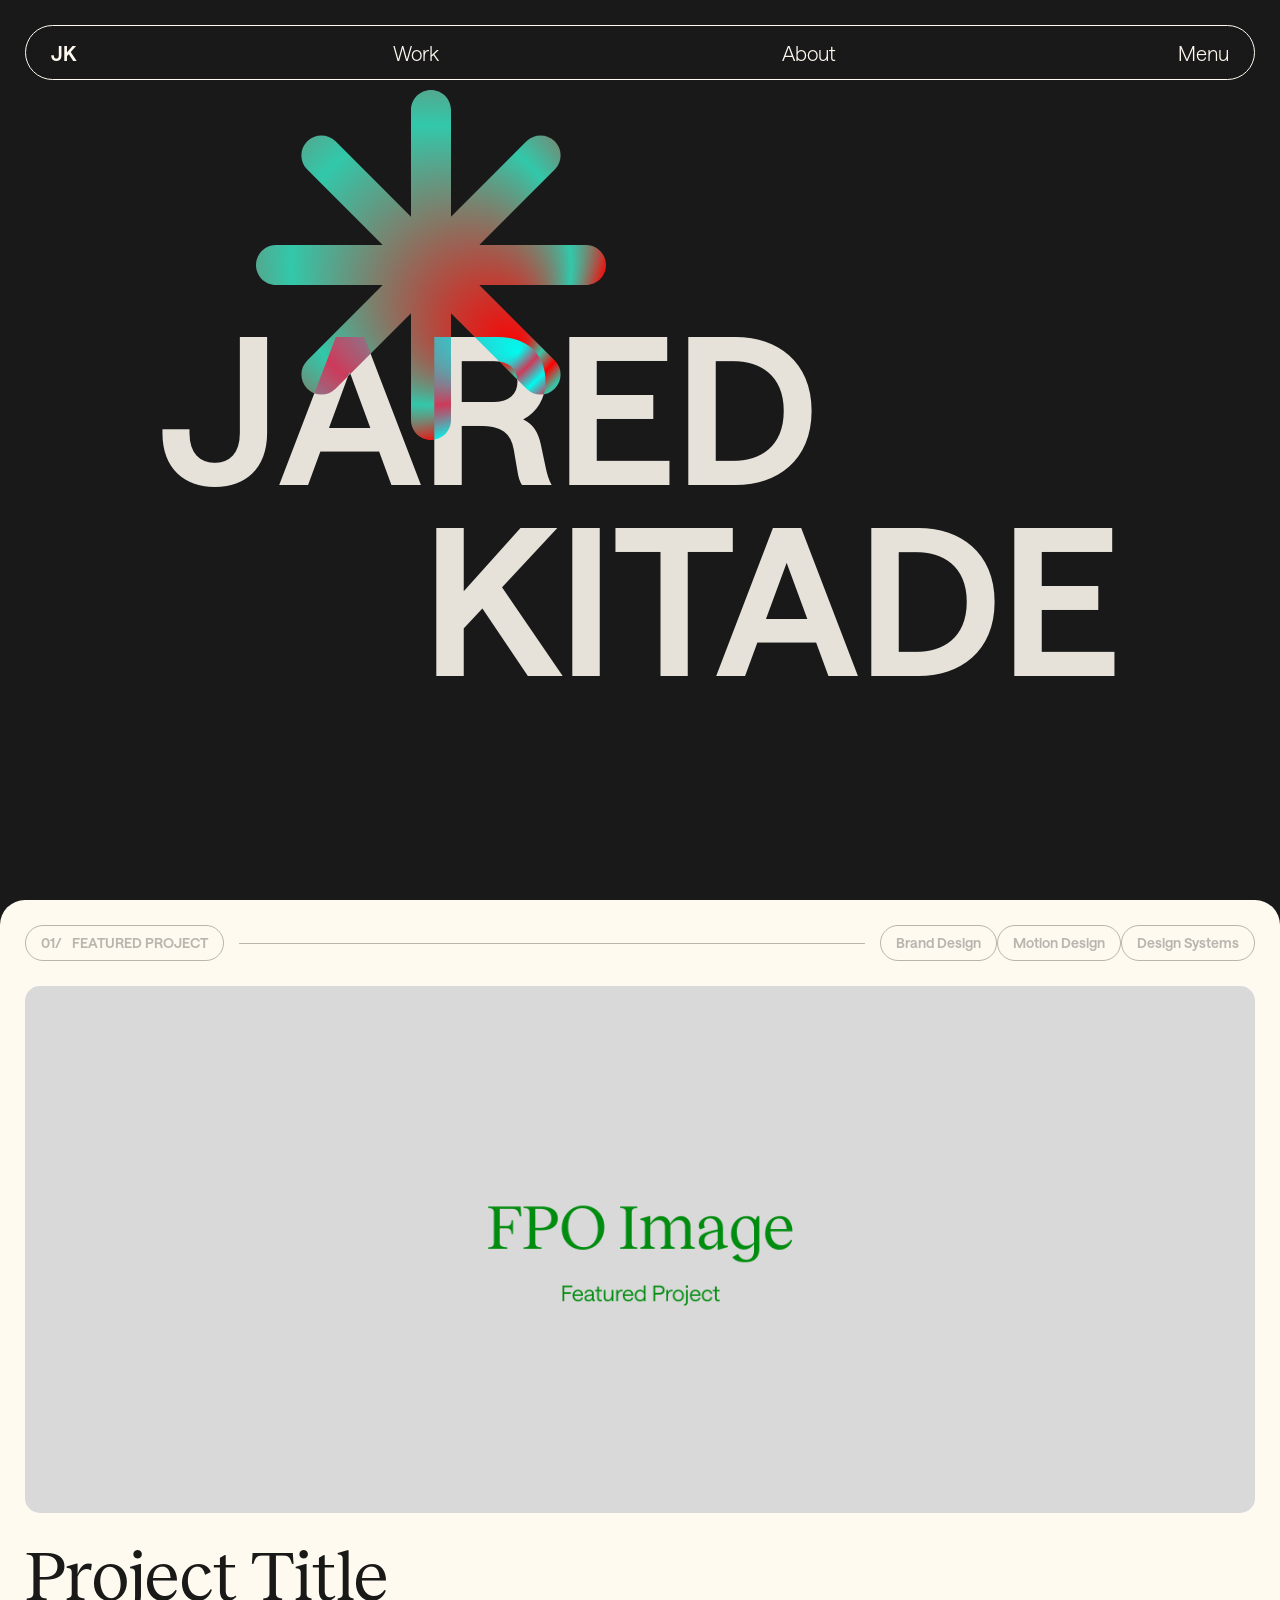
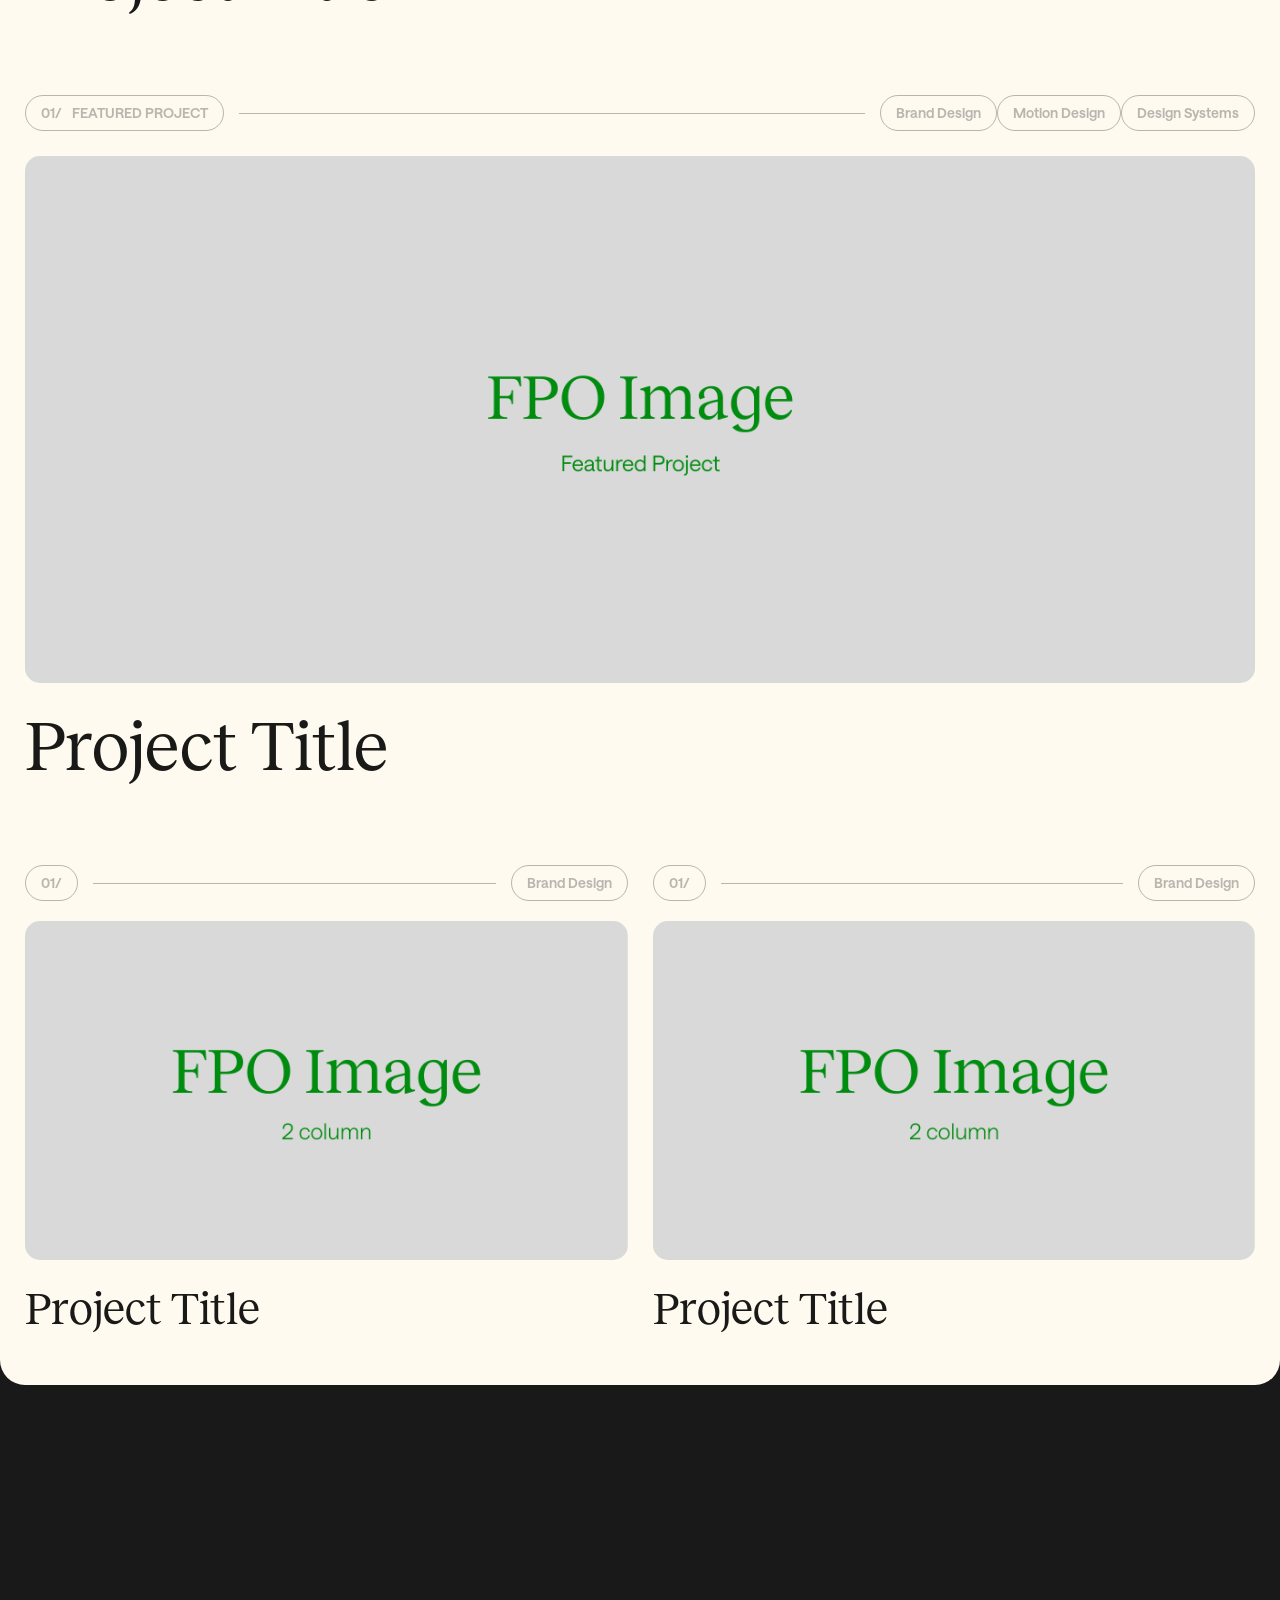
==== commit 4fa15e08: "view all mobile nav fix" ====
--- a/index.html
+++ b/index.html
@@ -94,7 +94,7 @@
 						<a class="nav-page-link link" href="./loeb-fellowship">Loeb Fellowship</a>
 						<a class="nav-page-link link" href="./mdes-showcase">MDES Showcase</a>
 						<a class="nav-page-link link" href="./concept-lecture-series">Concept Lecture Series</a>
-						<a class="nav-page-link link" href="./work">View All →</a>
+						<a class="nav-page-link view-all link" href="./work">View All →</a>
 					</div>
 					<a href="./info" class="nav-int-row link">
 						<div class="nav-number text-link nav-three"></div>
--- a/style.css
+++ b/style.css
@@ -961,10 +961,14 @@
 	}
 
 	.view-all {
-		font-family: var(--body-font-bold);
+		font-family: var(--body-font-bold) !important;
 		/*padding: 15px 35px;
 		border: 1px solid var(--neutral);
 		border-radius: 100em;*/
+	}
+
+	.mobile-nav .view-all::before, .mobile-nav .view-all::after {
+		content: none;
 	}
 
 	.email::after, .email::before {
@@ -1257,7 +1261,7 @@
 		border-top: 1px solid var(--black-30);
 		width: 100%;
 		height: auto;
-		max-width: 0;
+/*		max-width: 0;*/
 		transform-origin: left;
 		transition: 1s cubic-bezier(.83,0,.08,1);
 		-webkit-transition: 1s cubic-bezier(.83,0,.08,1);
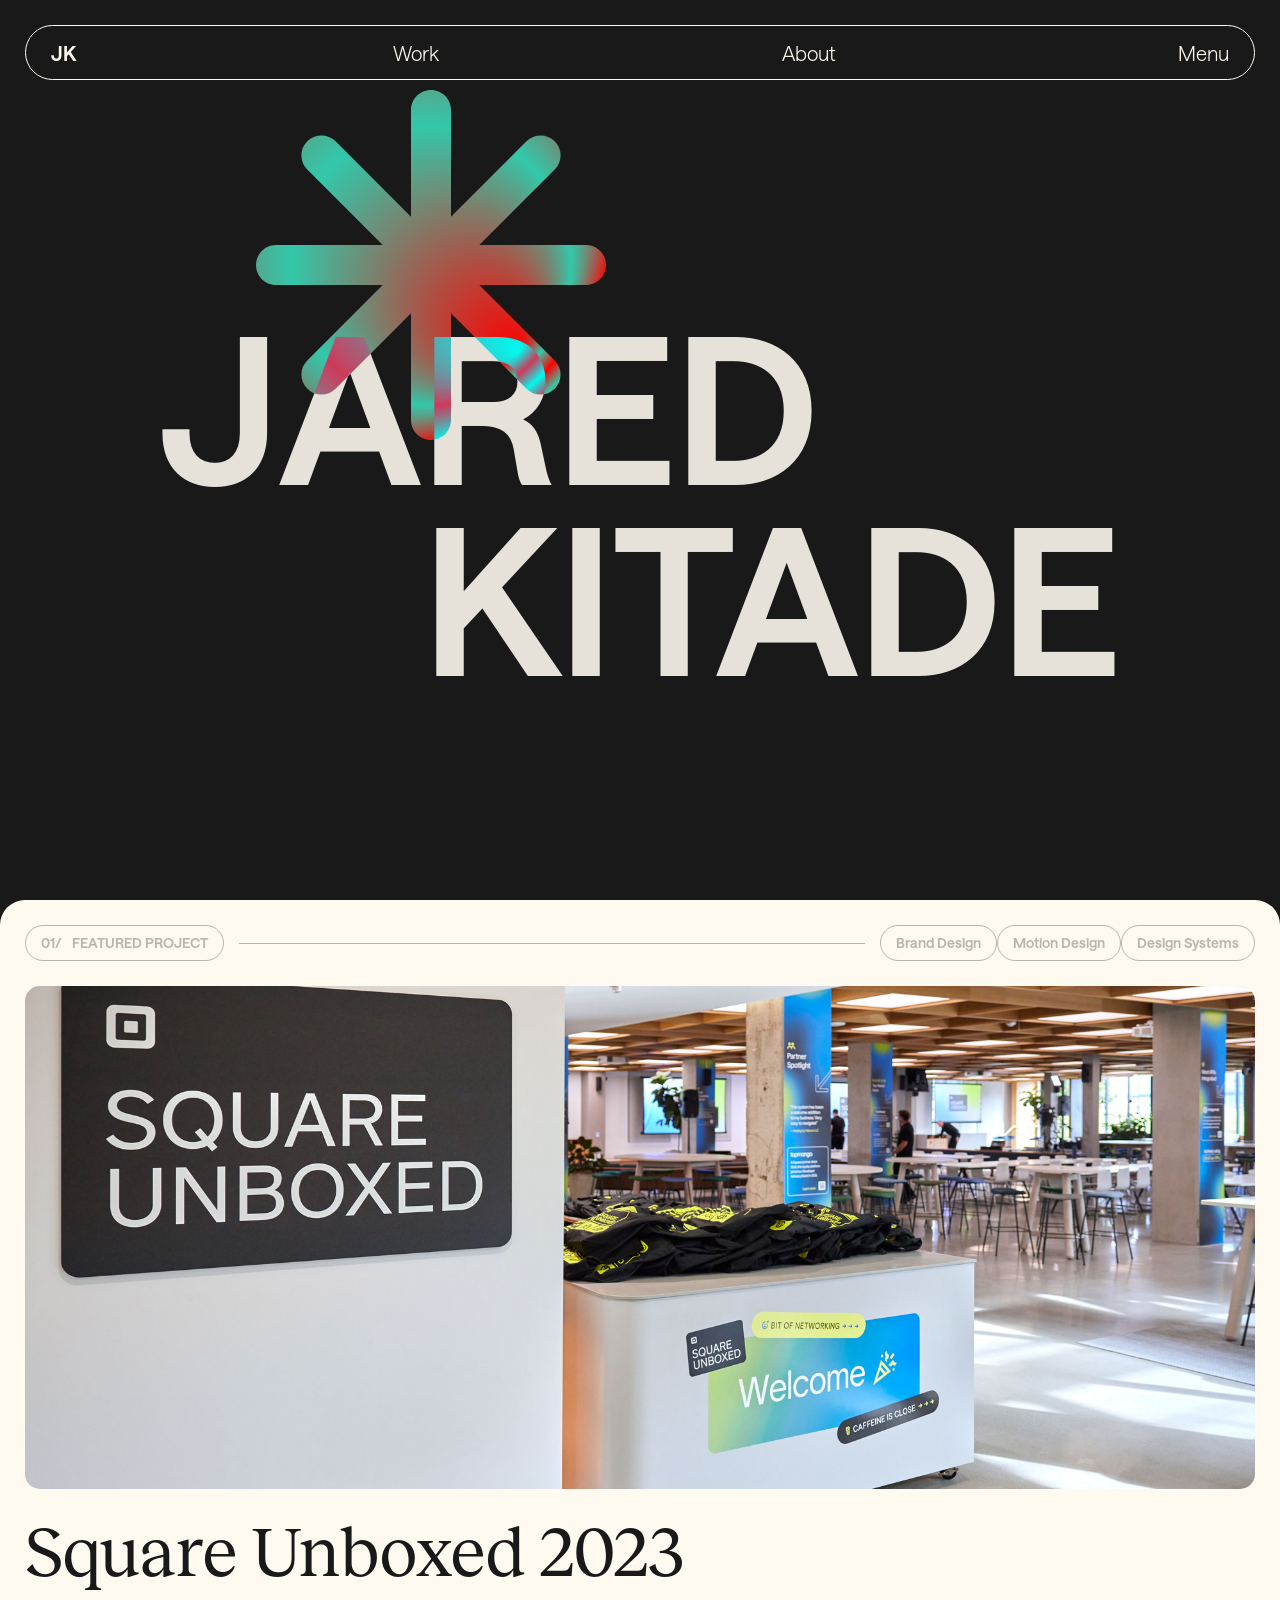
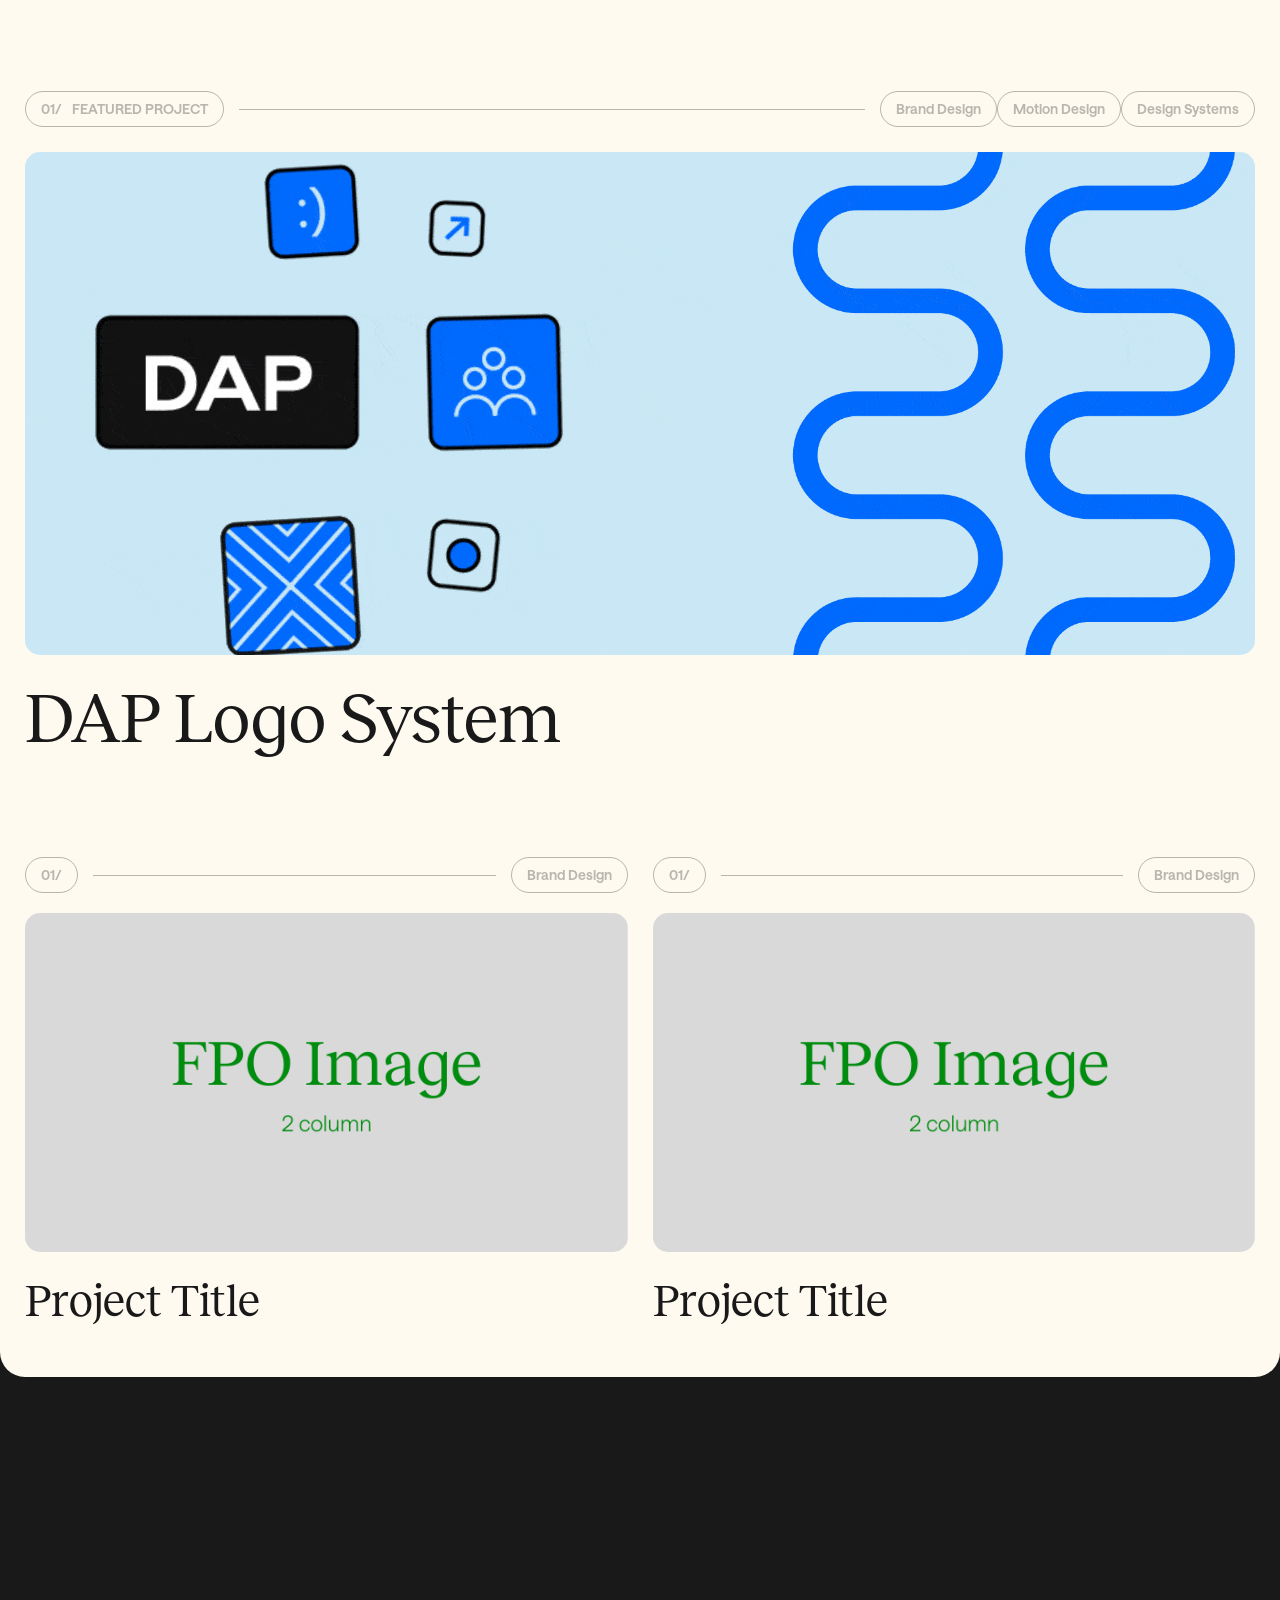
==== commit 2cc3bba4: "footer update, image tests footer redesign, add svg social icons, marquee test, back to top button, " ====
--- a/index.html
+++ b/index.html
@@ -7,6 +7,7 @@
 	<meta name="viewport" content="width=device-width, initial-scale=1, maximum-scale=1" />
 </head>
 <body class="body-black">
+	<a id="top"></a>
 	<div class="nav-container">
 		<div class="nav negative">
 			<div class="nav-default">
@@ -165,11 +166,10 @@
 					</div>
 				</div>	
 				<a href="project-page-template.html" class="link">
-					<!-- <h2>Project Title</h2> -->
 					<div class="image-container featured-project-image">
-						<img src="assets/images/fpo/FPO_Image_Featured_Project.png">
-					</div>
-					<h2>Project Title</h2>
+						<img class="ub23-hero">
+					</div>
+					<h2>Square Unboxed 2023</h2>
 				</a>
 			</div>
 		</div>
@@ -189,11 +189,10 @@
 					</div>
 				</div>	
 				<a href="project-page-template.html" class="link">
-					<!-- <h2>Project Title</h2> -->
 					<div class="image-container featured-project-image">
-						<img src="assets/images/fpo/FPO_Image_Featured_Project.png">
-					</div>
-					<h2>Project Title</h2>
+						<img class="dap-hero">
+					</div>
+					<h2>DAP Logo System</h2>
 				</a>
 			</div>
 		</div>
@@ -238,58 +237,41 @@
 	</div>
 
 	<div class="footer-container off">
-		<!-- <div class="footer-row">hello</div> -->
-		<div class="footer-row">
-			<a href="mailto:hi@jaredkita.de">
-				<div class="flip-container footer-email link">
-					<span class="flip">h</span>
-					<span class="flip">i</span>
-					<span class="flip">@</span>
-					<span class="flip">j</span>
-					<span class="flip">a</span>
-					<span class="flip">r</span>
-					<span class="flip">e</span>
-					<span class="flip">d</span>
-					<span class="flip">k</span>
-					<span class="flip">i</span>
-					<span class="flip">t</span>
-					<span class="flip">a</span>
-					<span class="flip">.</span>
-					<span class="flip">d</span>
-					<span class="flip">e</span>
-				</div>
-			</a>
-			<div class="footer-link-container">
-				<!-- <a href=""><div class="text-link home link"></div></a>
-				<a href=""><div class="text-link work link"></div></a>
-				<a href=""><div class="text-link about link"></div></a>
-				<a href=""><div class="text-link contact link"></div></a> -->
-				<a href="/" class="text-link footer-link footer-home link"></a>
-				<a href="./work" class="text-link footer-link footer-work link"></a>
-				<a href="./info" class="text-link footer-link footer-about link"></a>
-				<a href="./contact" class="text-link footer-link footer-contact link"></a>
-			</div>
-		</div>
-		<div class="footer-row">
-			<div class="footer-pill-container">
-				<div class="pill-container">
-					<a href="https://www.linkedin.com/in/kitade/" target="blank" class="pill text-link link linkedin"></a>
-				</div>
-				<div class="pill-container">
-					<a href="https://www.instagram.com/jaredkitade" target="blank" class="pill text-link link instagram"></a>
-				</div>
-			</div>
-			<div class="footer-pill-container">
-				<div class="pill-container">
-					<div class="pill">Design & Development by&nbsp;<span class="bold">Jared Kitade</span></div>
-				</div>
-				<div class="pill-container">
-					<div class="pill">© 2024</div>
-				</div>
-			</div>
-		</div>
-	</div>
-
+		<div class="footer-row marquee">
+			<div>
+				<span>marquee test</span>
+				<span>marquee test</span>
+				<span>marquee test</span>
+				<span>marquee test</span>
+				<span>marquee test</span>
+			</div>
+		</div>
+		<div class="footer-column">
+			<div class="footer-row">
+				<div class="footer-pill-container">
+					<a href="mailto:hi@jaredkita.de" target="blank" class="link pill-container social-pill">
+						<div class="pill text-link email"></div>
+					</a>
+					<a href="https://www.linkedin.com/in/kitade/" target="blank" class="link pill-container social-pill">
+						<div class="pill text-link linkedin"></div>
+					</a>
+					<a href="https://www.instagram.com/jaredkitade" target="blank" class="link pill-container social-pill">
+						<div class="pill text-link instagram"></div>
+					</a>
+				</div>
+				<a href="#top" class="footer-pill-container">
+					<div class="pill-container link">
+						<div class="pill text-link back-top"></div>
+					</div>
+				</a>
+			</div>
+			<div class="footer-row">
+				<p>Design & Development by&nbsp;<span class="bold">Jared Kitade</span></p>
+				<p>© 2024</p>
+			</div>
+		</div>
+
+	</div>
 	<!-- <div class="cursor"><div class="inner-cursor"></div></div> -->
 	<div class="cursor-default"></div>
 </body>
--- a/style.css
+++ b/style.css
@@ -4,8 +4,10 @@
 		--brand-color-01: #32C8AA;
 		--transparent: rgba(255,250,240,0);
 		--neutral: rgba(255,250,240,1);
+		--neutral-30: rgba(255,250,240,.3);
 		--neutral-50: rgba(255,250,240,.5);
-		--neutral-30: rgba(255,250,240,.3);
+		--neutral-75: rgba(255,250,240,.75);
+		--neutral-85: rgba(255,250,240,.85);
 		--black: rgba(25,25,25,1);
 		--black-30: rgba(25,25,25,.3);
 		--black-50: rgba(25,25,25,.5);
@@ -150,11 +152,26 @@
 		font-family: var(--body-font-bold);
 	}
 
+	.reckless {
+		font-family: var(--headline-font);
+	}
+
+	.color-01 {
+		color: var(--brand-color-01);
+		transition: .5s;
+	}
+
+	#top {
+		height: 100vh;
+		display: block;
+		position: absolute;
+		top: 0;
+		left: 0;
+		z-index: -9999;
+	}
+
 /*-------------------------------- HEADINGS --------------------------------*/
-	
-	h1, h2, h3, h4, h5, h6, p {
-		mix-blend-mode: multiply;
-	}
+
 
 	h1 {
 		font-family: var(--headline-font);
@@ -225,6 +242,28 @@
 		position: absolute;
 	}
 
+	.image-container > img, .full-bleed-image > img {
+		transform: translate(-50%, -50%);
+		top: 50%;
+		left: 50%;
+		width: 100%;
+		height: auto;
+	}
+
+	/*-------------------------------- HERO IMAGES */
+
+		.ub23-hero {
+			content: url("assets/images/ub23/ub23_hero.jpg");
+		}
+
+		.dap-hero {
+			content: url("assets/images/dap/dap_hero.gif");
+		}
+
+		img.ub23-hero {
+			top: 57%;
+		}
+
 /*-------------------------------- HOVER / ANIMATIONS */
 	
 	@media (hover: hover) { /*----------------- HOVER */
@@ -259,6 +298,13 @@
 
 		.page-nav-link:hover .previous-arrow::after, .page-nav-link:hover .next-arrow::after {
 			transition-delay: .25s;
+		}
+
+		.pill-container:hover > .text-link::before, .pill-container:hover > .text-link::after {
+			transform: translate(0, 105%) !important;
+			transition: .5s cubic-bezier(.83,0,.08,1);
+			-webkit-transition: .5s cubic-bezier(.83,0,.08,1);
+			-moz-transition: .5s cubic-bezier(.83,0,.08,1);
 		}
 
 	}
@@ -409,6 +455,13 @@
 			
 		}
 
+	/*-------------------------------- MARQUEE ANIMATIONS */
+
+		@keyframes marquee {
+			0% { left: 0; }
+			100% { left: -100%; }
+		}
+
 /*-------------------------------- CURSOR --------------------------------*/
 
 	.cursor-default	{
@@ -441,27 +494,9 @@
 		align-items: center;
   		z-index: 999;
   		pointer-events: none !important;
-  		mix-blend-mode: difference;
-
-  		/*pill cursor*/
-
-		/*background-color: var(--black);
-		background-color: var(--neutral);
-		color: var(--neutral);
-		color: var(--black);
-		padding: 5px 5px 5px 15px;
-		border-radius: 100em;
-		border: 1px solid var(--neutral);*/
-
-
-		/*split cursor*/
-
+  		mix-blend-mode: exclusion;
   		background-color: transparent !important;
   		gap: 0px;
-
-  		/*gradient cursor*/
-
-		/*mix-blend-mode: normal;*/
 	}
 
 	@keyframes active-cursor {
@@ -479,10 +514,6 @@
 		color: var(--black);
 		white-space: nowrap;
 		animation: flip-negative-02 5s cubic-bezier(.83,-0.6,.24,1.49) 0s infinite;
-
-		/*GRADIENT VERSION*/
-		/*background-color: var(--black);
-		color: var(--neutral);*/
 	}
 
 	.cursor-view-project::after {
@@ -500,23 +531,9 @@
 		flex-flow: row nowrap;
 		align-items: center;*/
 		animation: flip-negative 5s cubic-bezier(.83,-0.6,.24,1.49) 0.25s infinite;
-
-		/*GRADIENT VERSION*/
-		/*border: none;
-		background-color: hsla(26, 79%, 79%, 1);
-	    background-image: radial-gradient(circle at var(--x-0) var(--y-0), var(--c-0) var(--s-start-0), transparent var(--s-end-0)), radial-gradient(circle at var(--x-1) var(--y-1), var(--c-1) var(--s-start-1), transparent var(--s-end-1)), radial-gradient(circle at var(--x-2) var(--y-2), var(--c-2) var(--s-start-2), transparent var(--s-end-2)), radial-gradient(circle at var(--x-3) var(--y-3), var(--c-3) var(--s-start-3), transparent var(--s-end-3)), radial-gradient(circle at var(--x-4) var(--y-4), var(--c-4) var(--s-start-4), transparent var(--s-end-4));
-	    animation: hero-gradient-animation 5s linear infinite alternate, bounce-lr 2s cubic-bezier(0.280, 0.840, 0.420, 1) 1s infinite;
-	    background-blend-mode: normal, normal, normal, normal, normal;*/
-	}
-
-	/*.inner-cursor {
-		position: absolute;
-		width: 25px;
-		height: 25px;
-		border-radius: 50%;
-		background-color: green;
-		transform: translate(-50%,-50%);
-	}*/
+		backdrop-filter: blur(10px) !important;
+  		-webkit-backdrop-filter: blur(10px) !important;
+  	}
 
 /*-------------------------------- NAV BAR --------------------------------*/
 	
@@ -552,7 +569,7 @@
 		border: 1px solid var(--black);
   		backdrop-filter: blur(5px);
   		-webkit-backdrop-filter: blur(5px);
- 		background-color: var(--neutral-50);
+ 		background-color: var(--neutral-85);
  		transition: .5s;
 	}
 
@@ -971,10 +988,6 @@
 		content: none;
 	}
 
-	.email::after, .email::before {
-		content: "hi@jaredkita.de";
-	}
-
 /*-------------------------------- FOOTER --------------------------------*/
 	
 	.footer-container {
@@ -991,6 +1004,8 @@
 		color: var(--neutral);
 		padding-top: 100px !important;
 		transition: .5s;
+		justify-content: flex-end;
+		height: 75vh;
 	}
 
 	.footer-row {
@@ -1001,9 +1016,14 @@
     	align-items: center;
 	}
 
+	.footer-container > .footer-column > .footer-row:last-child {
+		font-size: var(--body-small);
+	}
+
 	.footer-column {
 		display: flex;
 		flex-flow: column nowrap;
+		gap: 25px;
 	}
 
 	.footer-email {
@@ -1022,6 +1042,28 @@
 
 	.footer-link-container > a {
 		color: var(--neutral);
+	}
+
+	.marquee {
+		height: 100%;
+		width: 100%;
+		overflow: hidden;
+		position: relative;
+	}
+
+	.marquee > div {
+		display: flex;
+		width: 200%;
+		height: 100%;
+		position: absolute;
+		overflow: hidden;
+		animation: marquee 20s linear infinite;
+		align-content: center;
+	}
+
+	.marquee span {
+		width: 20%;
+		text-align: center;
 	}
 
 	.pill-container {
@@ -1032,6 +1074,8 @@
 		padding: 8px 20px;
 		display: flex;
 		justify-content: space-evenly;
+		align-items: center;
+		height: 50px;
 	}
 
 	.footer-link {
@@ -1061,12 +1105,18 @@
 		content: "Contact";
 	}
 
-	.linkedin, .instagram {
+	.social-pill {
+		width: 150px;
+	}
+
+	.linkedin, .instagram, .email {
 		font-family: var(--body-font-bold);
 		display: flex;
 		flex-flow: column nowrap;
 		overflow: hidden;
 		position: relative;
+		height: 24px;
+		align-content: center;
 	}
 
 	.contact::before, .contact::after {
@@ -1081,10 +1131,24 @@
 
 	.linkedin::before, .linkedin::after {
 		content: "LinkedIn ↗";
+		content: url("assets/svg/linkedin-icon.svg");
+		height: 24px;
+	}
+
+	.email::after, .email::before {
+		content: "hi@jaredkita.de";
+		content: url("assets/svg/email-icon.svg");
+		height: 24px;
 	}
 
 	.instagram::before, .instagram::after {
 		content: "Instagram ↗";
+		content: url("assets/svg/ig-icon.svg");
+		height: 24px;
+	}
+
+	.back-top::before, .back-top::after {
+		content: "Back to top ↑";
 	}
 
 	.display-type {
@@ -1100,12 +1164,12 @@
 	.page-container {
 		display: flex;
 		flex-flow: column nowrap;
-		gap: 30px;
+		gap: 50px;
 		transition: .5s;
 		opacity: 1;
 		margin: 0 auto;
 		background-color: var(--neutral);
-		margin-bottom: 450px;
+		margin-bottom: 70vh;
 		padding-bottom: 25px;
 	}
 
@@ -1180,19 +1244,11 @@
 	}
 
 	.featured-project-container .image-container, .full-bleed-image {
-		aspect-ratio: 21 / 9;
+		aspect-ratio: 22 / 9;
 	}
 
 	.secondary-project-container .image-container, .two-column-text-image .image-container, .two-up-image .image-container {
 		aspect-ratio: 16 / 9;
-	}
-
-	.image-container > img, .full-bleed-image > img {
-		transform: translate(-50%, -50%);
-		top: 50%;
-		left: 50%;
-		width: 100%;
-		height: auto;
 	}
 
 	.secondary-project-container {
@@ -1320,6 +1376,69 @@
 
 	.project-grid-container > .project-tile .image-container{
 		aspect-ratio: 16 / 9;
+	}
+
+/*-------------------------------- INFO PAGE --------------------------------*/
+	
+	.info-container {
+		display: flex;
+		flex-flow: column nowrap;
+		width: 100vw;
+		height: 100vh;
+		color: var(--neutral);
+		background-color: var(--black);
+/*		background-color: var(--brand-color-01);*/
+		justify-content: center;
+		gap: 5vh !important;
+		z-index: -1;
+		border-radius: 0 0 25px 25px;
+	}
+
+	.info-container > div {
+		padding: 0px 50px;
+	}
+
+	.info-text {
+		font-size: 5vw;
+		line-height: 120%;
+/*		padding: 100px;*/
+	}
+
+	.info-secondary-text {
+		font-size: 1.5vw;
+	}
+
+	.design-container {
+		display: inline-flex;
+		flex-flow: column nowrap;
+		gap: 100%;
+		border: 1px solid var(--brand-color-01);
+		color: var(--brand-color-01);
+		border-radius: 100em;
+		padding: .5vh 2vw;
+/*		height: 100%;*/
+		transition: .5s;
+	}
+
+	.design-type {
+		font-family: var(--headline-font);
+		display: inline-flex;
+		flex-flow: column nowrap;
+		gap: 100%;
+		overflow: hidden;
+		position: relative;
+	}
+
+	.design-type::before {
+		content: "graphic";
+		position: absolute;
+		transform: translate(0, -100%);
+	}
+
+	.design-type::after {
+		content: "visual";
+		position: absolute;
+		transform: translate(0, -200%);
 	}
 
 /*-------------------------------- PROJECT PAGE --------------------------------*/
@@ -1885,6 +2004,19 @@
 			}
 
 
+		/*-------------------------------- HERO IMAGES */
+
+			.featured-project-container .image-container > img, .project-hero-block .image-container > img, .full-bleed-image > img {
+				width: auto;
+				height: 100%;
+			}
+
+			img.ub23-hero {
+				top: 52%;
+				left: 10%;
+				height: 145% !important;
+			}
+
 		/*-------------------------------- NAV - MOBILE */
 
 			.nav-container {
@@ -1968,63 +2100,47 @@
 			.footer-container {
 				gap: 220px;
 				padding: 90px 15px;
-			}
-
-			/*.footer-link-container {
-				flex-flow: column nowrap;
-			}*/
-
-			.footer-container > .footer-row:nth-child(1) {
-				gap: 20px;
-			}
-
-			.footer-container > .footer-row:nth-child(2) {
+				height: 95vh;
+			}
+
+			.footer-row {
 				gap: 15px;
-			}
-
-			.footer-container > .footer-row:nth-child(2) > .footer-pill-container:nth-child(2) {
-				width: 100%;
-			}
-
-			.footer-container > .footer-row:nth-child(2) > .footer-pill-container:nth-child(1) {
-				display: none;
-			}
-
-			/*.footer-container > .footer-row:nth-child(2) > .footer-pill-container:nth-child(2) > .pill-container {
-				max-width: 100%;
-			}*/
-
-			.footer-row {
-				flex-flow: column;
-				gap: 25px;
 				align-items: flex-start;
+			}
+
+			.footer-row:nth-child(1) {
+				flex-flow: column-reverse;
+			}
+
+			.footer-row:nth-child(2) {
+				flex-flow: row;
 			}
 
 			.footer-email {
 				font-size: 4.0rem;
 			}
 
+			.footer-pill-container {
+				width: 100%;
+			}
+
 			.pill-container {
 				flex-grow: 1;
 			}
 
 			.pill {
-				font-size: var(--body-small);
 				border-width: .5px;
 				text-align: center;
 			}
 
-			/*.linkedin, .instagram {
-				display: none;
-			}*/
-
 		/*-------------------------------- HOME PAGE - MOBILE */
-		
+			
 			.page-container {
 				/*padding-top: 10px !important;
 				margin-top: 75vh;*/
 				gap: 30px;
 				padding-bottom: 25px;
+				margin-bottom: 85vh;
 			}
 
 			.home-page, .work-grid {
@@ -2106,10 +2222,10 @@
 				height: auto;
 			}
 
-			.featured-project-container .image-container > img, .project-hero-block .image-container > img, .full-bleed-image > img {
+			/*.featured-project-container .image-container > img, .project-hero-block .image-container > img, .full-bleed-image > img {
 				width: auto;
 				height: 100%;
-			}
+			}*/
 
 			/*.featured-project-image {
 				height: 450px;
@@ -2122,6 +2238,35 @@
 			.project-grid-container > .project-tile {
 				max-width: 100%;
 				margin-bottom: 0;
+			}
+
+		/*-------------------------------- INFO PAGE - MOBILE */
+
+			.info-container {
+				height: auto;
+				padding-top: 25px;
+				margin-bottom: 55vh;
+			}
+			.info-container > div {
+				padding: 15px;
+			}
+
+			.info-text {
+				font-size: 12vw;
+				line-height: 130%;
+			}
+
+			.design-container {
+				width: 75%;
+				text-align: center;
+			}
+
+			.info-secondary-text {
+				font-size: 7vw;
+			}
+
+			.design-container {
+				padding: .5vh 5vw;
 			}
 
 		/*-------------------------------- PROJECT PAGE - MOBILE */
@@ -2274,7 +2419,6 @@
 		}*/
 		
 		.page-container {
-			margin-bottom: 550px;
 			gap: 100px;
 		}
 
